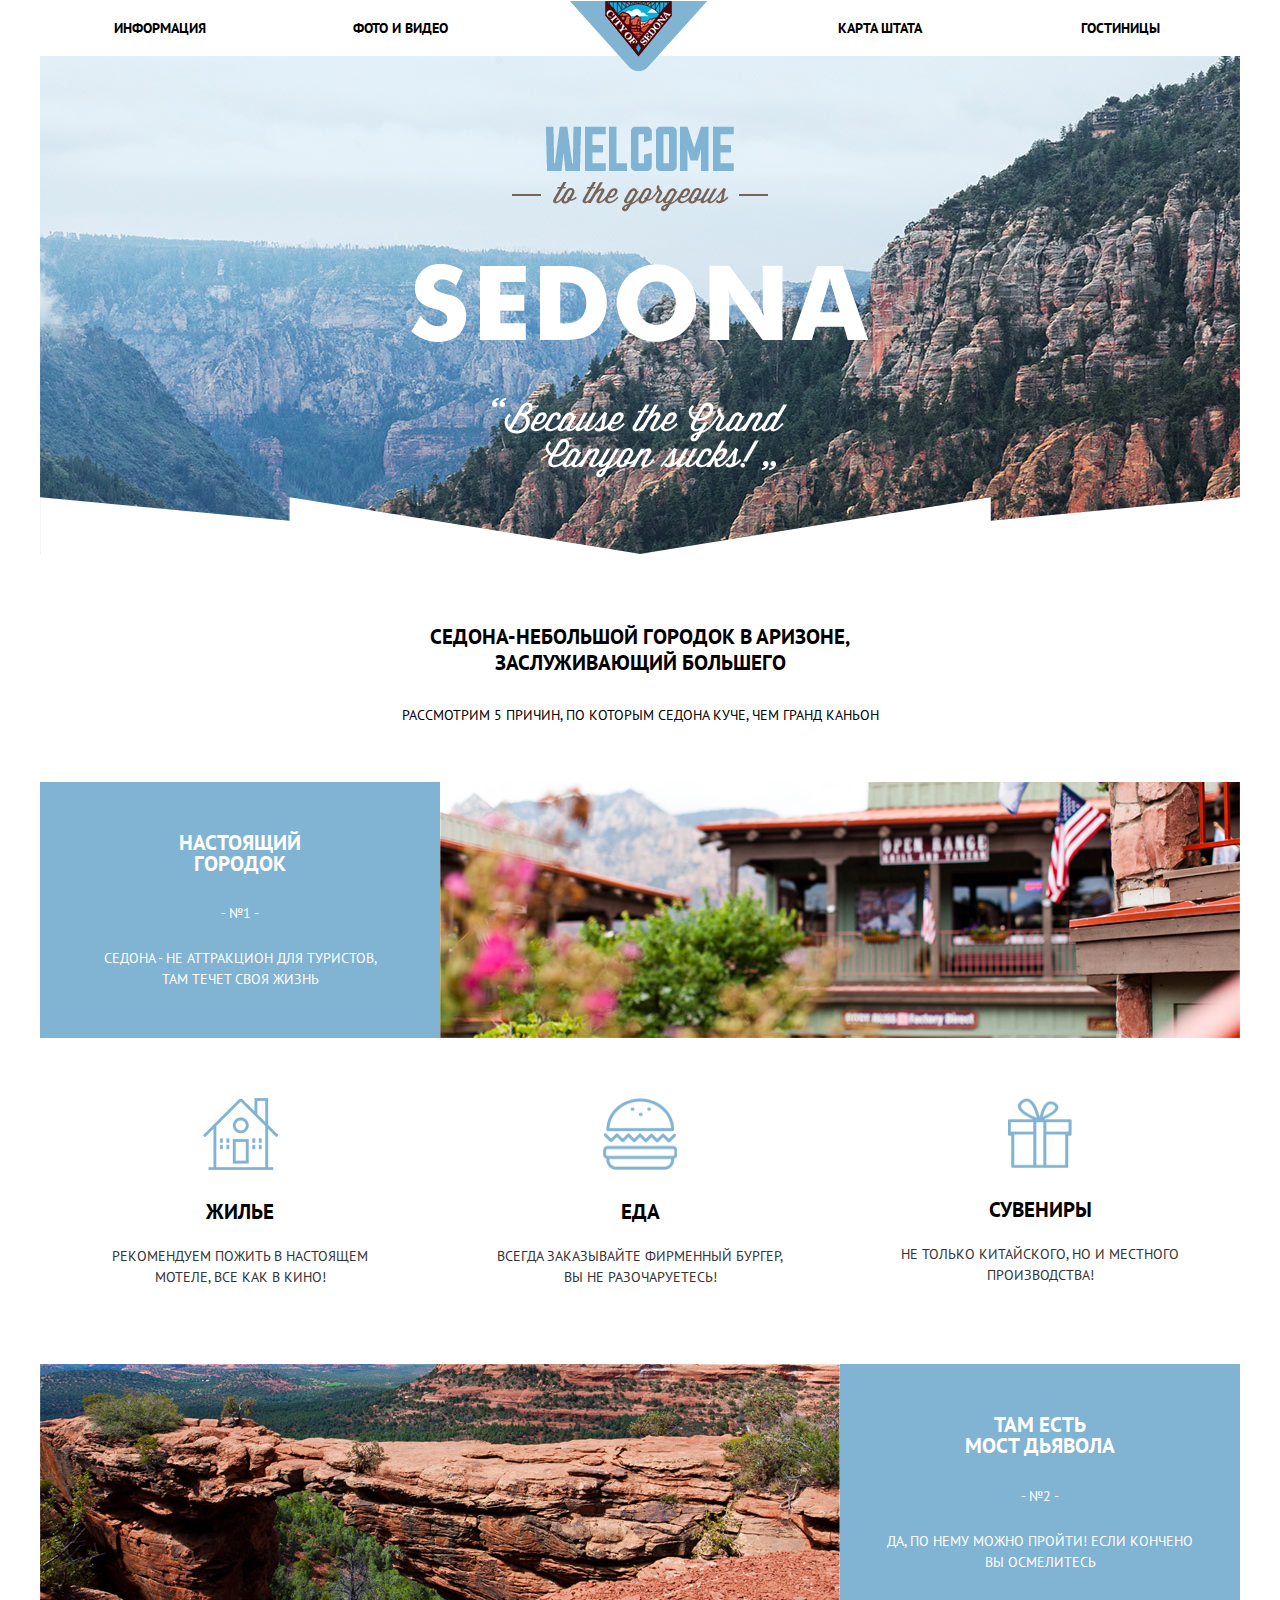
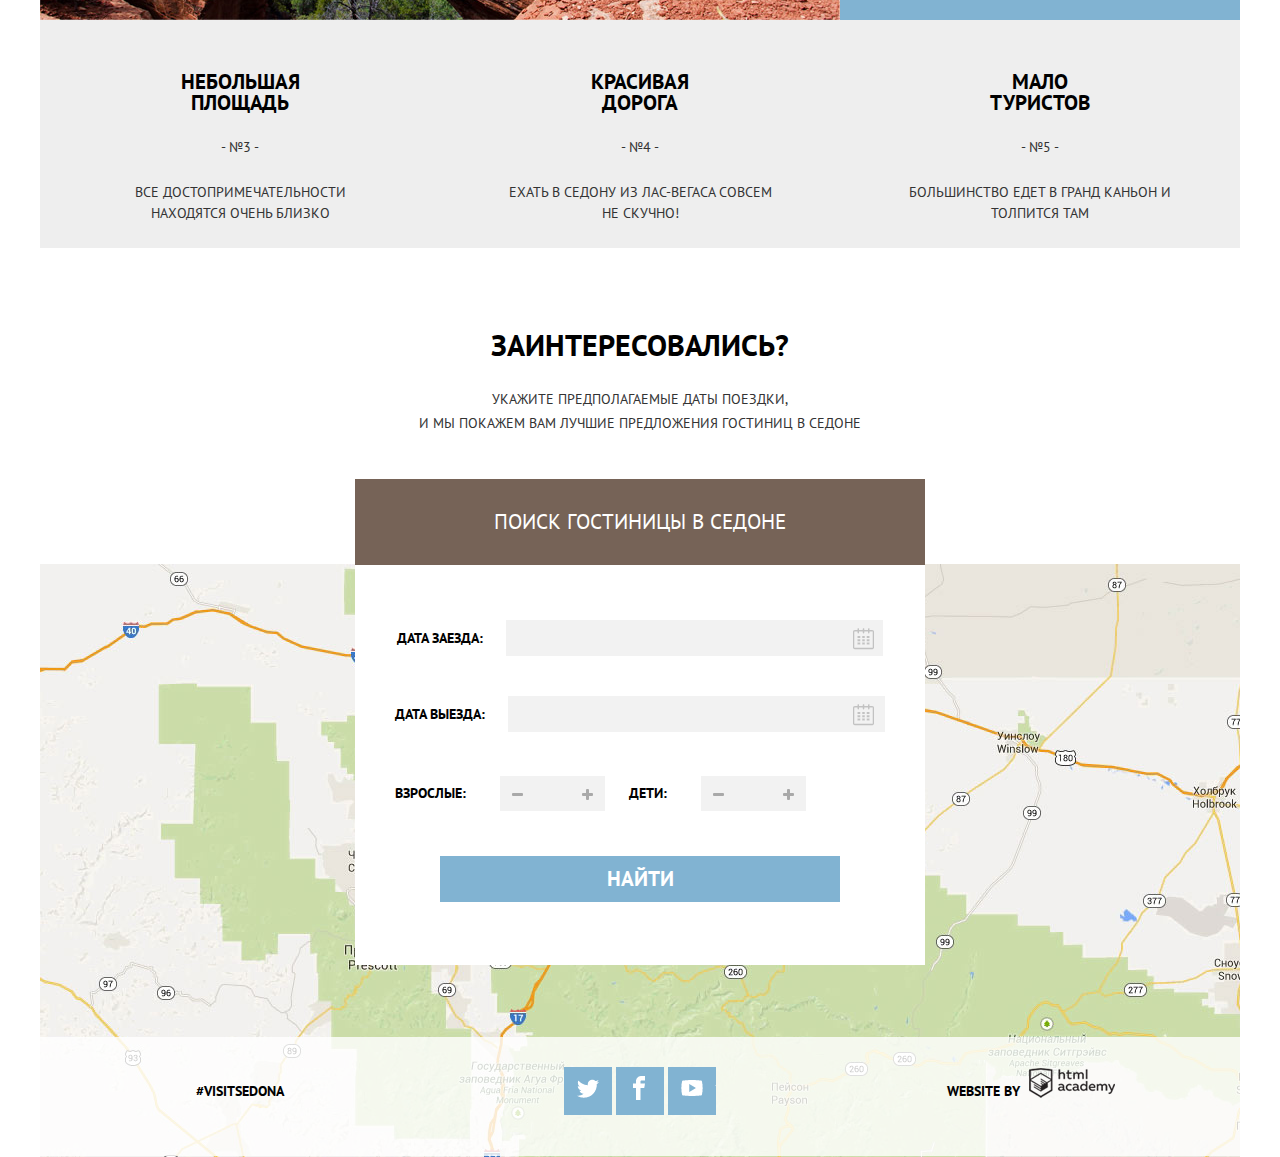
==== index.html @ 553022cd "Подключение js" ====
<!DOCTYPE html>
<html lang="ru">
  <head>
    <meta charset="utf-8">
    <title>Седона</title>
    <link href="css/normalize.css" type="text/css" rel="stylesheet">
    <link href="css/style.css" type="text/css" rel="stylesheet">
    <link href="https://fonts.googleapis.com/css?family=PT+Sans:400,700&amp;subset=cyrillic" rel="stylesheet">
  </head>
  <body>
  	<header class="main-header">
  		<div class="container">
  			<nav class="main-navigation">
  				<ul>
  					<li>
  						<a href="#">Информация</a>
  					</li>
  					<li>
  						<a href="#">Фото и видео</a>
  					</li>
  					<li>
  						<a href="#">Карта штата</a>
  					</li>
  					<li>
  						<a href="hotels.html">Гостиницы</a>
  					</li>
  				</ul>
          <div class="logo">
            <img src="img/logo.png" alt="logo">
          </div>
  			</nav>
  		</div>
  	</header>
  	<main class="container2">
      <div class="img-bg">
        <div class="img-bg-logo">
          <img src="img/text.png" alt="text">
        </div>
      </div>
  		<div class="name">
        <div class="container clearfix">
    			<h1>Седона-небольшой городок в Аризоне,<br>
          заслуживающий большего</h1>
    			<p>Рассмотрим 5 причин, по которым Седона куче, чем Гранд Каньон</p>
        </div>
  		</div>
  		<div class="town">
        <div class="container clearfix">
          <img src="img/image1.jpg" alt="town" width="800" height="256" align="right">
    			<h2>Настоящий <br>
          городок</h2>
    			<p>- №1 -</p>
    			<p>Седона - не аттракцион для туристов,<br>
           там течет своя жизнь</p>
        </div>
  		</div>
      <div class="advantages-main">
    		<ul class="advantages clearfix container">
    			<li class="advantages-item">
    				<img src="img/house.png" alt="house" width="75" height="72" align="middle">
    				<h3>Жилье</h3>
    				<p>Рекомендуем пожить в настоящем <br>
             мотеле, все как в кино!</p>
    			</li>
    			<li class="advantages-item">
    				<img src="img/food.png" alt="food" width="74" height="72" align="middle">
    				<h3>Еда</h3>
    				<p>Всегда заказывайте фирменный бургер,<br>
             вы не разочаруетесь!</p>
    			</li>
    			<li class="advantages-item">
    				<img src="img/souvenir.png" alt="souvenirs" width="64" height="70" align="middle">
    				<h3>Сувениры</h3>
    				<p>Не только китайского, но и местного <br>
             производства!</p>
    			</li>
    		</ul>
      </div>
  		<div class="bridge">
        <div class="container clearfix">
    			<img src="img/image2.jpg" alt="bridge" width="800" height="256" align="left">
  	  		<h2>Там есть <br> мост дьявола</h2>
  	  		<p>- №2 -</p>
  	  		<p>Да, по нему можно пройти! Если кончено <br>
           вы осмелитесь</p>
        </div>
  		</div>
      <div class="advantages2-main">
        <ul class="advantages2 clearfix container">
      		<li class="advantages2-item">
    	  		<h3>Небольшая <br> площадь</h3>
    	  		<p>- №3 -</p>
    	  		<p>Все достопримечательности<br>
            находятся очень близко</p>
    	  	</li>
      		<li class="advantages2-item">
    	  		<h3>Красивая <br> 
            дорога</h3>
    	  		<p>- №4 -</p>
    	  		<p>Ехать в Седону из Лас-Вегаса совсем<br>
             не скучно!</p>
    	  	</li>
      		<li class="advantages2-item">
    	  		<h3>Мало <br>
            туристов</h3>
    	  		<p>- №5 -</p>
    	  		<p>Большинство едет в Гранд Каньон и<br>
            толпится там</p>
    	  	</li>
        </ul>
      </div>
  		<div class="date clearfix">
  			<h2>Заинтересовались?</h2>
  			<p>Укажите предполагаемые даты поездки,<br>
         и мы покажем вам лучшие предложения гостиниц в Седоне</p>

  			<div class="choose-hotel">
  				<a href="#" class="choose-hotel-title">Поиск гостиницы в Седоне</a>
  				<div class="choose-hotel-popup">
    				<form class="choose-form" action="" method="post">
      					<fieldset class="form-row">
       						<label for="date-in">Дата заезда:</label>
       						<input type="text">
        					<span class="icon-calendar"></span>
      					</fieldset>

      					<fieldset class="form-row">
        					<label for="date-out">Дата выезда:</label>
        					<input type="text">
        					<span class="icon-calendar"></span>
      					</fieldset>

      					<fieldset class="counters form-row">
        					<fieldset class="counter">
         			 			<label for="counter-adult">Взрослые:</label>
          						<button type="button" class="button-min"></button>
          						<input type="text">
          						<button type="button" class="button-max"></button>
        					</fieldset>
        					<fieldset class="counter">
          						<label for="counter-children">Дети:</label>
          						<button type="button" class="button-min"></button>
          						<input type="text">
          						<button type="button" class="button-max"></button>
        					</fieldset>
      					</fieldset>
      					
      					<button class="found" type="submit">Найти</button>
    				</form>
  				</div>
			</div>
  		</div>
      <div class="map">
        <p></p>
      </div>	
  	</main>
  	<footer class="main-footer container clearfix">
        <section class="hashtag">
  			   <p>#visitsedona</p>
        </section>
  			<section class="footer-social">
  				    <a class="social-btn social-btn-tw" href="#" target="_blank">Twitter</a>
          		<a class="social-btn social-btn-fb" href="#" target="_blank">Facebook</a>
          		<a class="social-btn social-btn-yt" href="#" target="_blank">Youtube</a>
  			</section>
  			<section class="footer-copyright">
  				<span>Website by</span>
  				<a class="btn" href="https://htmlacademy.ru" target="_blank"> 
          </a>
  			</section>
  	</footer>

    <script>
      var link = document.querySelector(".choose-hotel-title");
      var popup = document.querySelector(".choose-hotel-popup");

      link.addEventListener("click", function(event) {
        event.preventDefault();
        popup.classlist.add("choose-hotel-popup-show");
      })
      close.addEventListener("click", function(event){
              event.preventDefault();
              popup.classlist.remove("choose-hotel-popup-show");
      })      
    </script>

  </body>
</html>
---- css/style.css ----
body{
	font-family: "PT Sans", "Arial", sans-serif;
	font-size: 14px;
	line-height: 21px;
	background: #ffffff;
	text-transform: uppercase;
	text-align: center;
}
h1{
	font-weight: bold;
	font-size: 21px;
	padding-bottom: 12px;
	line-height: 26px;
}

.name p{
	line-height: 26px;
}

h2{
	font-size: 21px;
	font-weight: bold;
	padding-bottom: 12px;
	padding-top: 50px;
	line-height: 21px;
}

h3{
	font-size: 21px;
	font-weight: bold;
	padding-bottom: 3px;
	padding-top: 10px;
	line-height: 21px;
}

ul{
	font-size: 0;
	margin: 0;
	padding: 0;
}

p{
	font-size: 14px;
	padding-bottom: 10px;
	line-height: 21px;
}

a{
	line-height: 26px;
}

.container {
	margin: auto;
	padding: 0;
	width: 1200px;
	position: relative;
}

.clearfix:after {
  content: '';
  clear: both;
  display: table;
}

.main-navigation li{
	display: inline-block;
	vertical-align: top;
	width: 20%;
	font-size: 14px;
	font-weight: bold; 
}

.main-navigation a{
    display: block;
    padding: 15px;
    text-decoration: none;
    color: #000000;
}

.main-navigation a:hover {
	color: #81b3d2;
}

.main-navigation a:hover:disabled {
	opacity: 0.3;
}

.main-navigation a:active{
	color: #766357;
}

.main-navigation a:active:hover {
	color: #604e43;
}

.main-navigation a:active:disabled {
	opacity: 0.3;
}

header ul li:nth-child(2) {
  margin-right: 20%;
}

.logo {
  width: 138px;
  height: 70px;
  position: absolute;
  bottom: 0;
  left: 50%;
  margin-left: -70px;
  z-index: 2;
  top: 1px;
}

element.style{
	list-style: none;
	margin: 0;
	padding: 0;
}

.img-bg {
 	background-image: url(../img/front.jpg);
	background-repeat: no-repeat;
	background-position: center top;
	position: relative;
	margin-bottom: 70px;
	z-index: 1;
}

.img-bg:after{
  content: '';
  position: absolute;
  bottom: 0;
  left: 0;
  width: 100%;
  height: 57px;
  background-image: url(../img/front.png);
  background-repeat: no-repeat;
  background-position: center;
}

.img-bg-logo {
  text-align: center;
  padding: 70px 0;
}

.name{
	display: inline;
	vertical-align: top;
	width: 575px;
	margin-left: auto;
	margin-right: auto;
	line-height: 26px;
}

.town{
	margin-top: 30px;
	background: #81b3d2;
	color: #ffffff;
	width: 1200px;
	margin-left: auto;
	margin-right: auto;
	margin-bottom: 20px;
}

.advantages-item {
	float: left;
	width: 400px;
	padding-top: 40px;
	margin-bottom: 35px;
}

.advantages-item p{
	color: #333333;
}

.bridge{
	width: 1200px;
	margin-left: auto;
	margin-right: auto;
	background: #81b3d2;
	color: #ffffff;
}

.advantages2-item{
	padding-top: 20px;
	float: left;
	width: 400px;
	background-color: #eeeeee;
	line-height: 10px;
}

.advantages2-item p{
	color: #333333;
}

.filters{
	background-image: url(../img/image3.jpg);
	background-repeat: no-repeat;
	background-position: center top;
	position: relative;
	min-height: 218px;
	margin-left: auto;
	margin-right: auto;
}

.infrastructure{
	float: left;
	width: 228px;
	color: #ffffff;
	text-align: left;
	padding-left: 70px;
}
.type-house{
	float: left;
	width: 163px;
	color: #ffffff;
	margin-right: 124px;
	text-align: left;
}

input[type="checkbox"] {
	display: none;
}

input[type="checkbox"] + label span{
	display: inline-block;
	vertical-align: top;
	width: 23px;
	height: 23px;
	margin: -2px 16px 22px 0;
	background-image: url(../img/sprite.png);
	background-repeat: no-repeat;
	background-position: -338px -5px;
	cursor: pointer;
}

input[type="checkbox"]:hover + label span{
	background-position: -338px -5px;
}

input[type="checkbox"]:hover:disabled + label span{
	background-position: -338px -5px;
	opacity: 0.5;
}

input[type="checkbox"]:checked + label span{
	background-position: -376px -6px;
}

input[type="checkbox"]:checked:disabled + label span{
	background-position: -376px -6px;
	opacity: 0.3;
}

.filter-range {
	margin-left: 200px;
	margin-right: 72px;
	margin-top: 25px;
	float: left;
	width: 328px;
	color: #ffffff;
	text-transform: uppercase;
}

.filter-range-title {
	margin-bottom: 9px;
	font-weight: 600;
	font-size: 16px;
	line-height: 21px;
}

.price-controls {
	position: relative;
	height: 36px;
	margin-bottom: 20px;
	font-size: 0;
	border: 2px solid #ffffff;
	border-radius: 2px;
}

.price-controls::after {
	content: "";
	position: absolute;
	top: 50%;
	left: 50%;
	width: 2px;
	height: 22px;
	background: #ffffff;
	transform: translate(-50%, -50%);
}

.price-controls label {
	display: inline-block;
	font-size: 14px;
	line-height: 21px;
	vertical-align: top;
	cursor: pointer;
}

.price-controls .min-price,
.price-controls .max-price {
	width: 112px;
	padding-left: 35px;
}

.price-controls input {
	width: 50px;
	margin: 0;
	color: inherit;
	height: 36px;
	font: inherit;
	background: none;
	border: none;
}

.range-control{
	position: relative;
	margin-bottom: 32px;
}

.range-controls .scale{
	height: 2px;
	background: rgba(255, 255, 255, 0.3);
}

.range-controls .bar {
	width: 80%;
	height: 2px;
	background: #ffffff;
}

.range-toggle {
	position: absolute;
	top: 105px;
	left: 780px;
	width: 4px;
	height: 4px;
	background: #ababab;
	border: 8px solid #ffffff;
    border-radius: 50%;
    box-shadow: 0 2px 1px 0 rgba(0, 1, 1, 0.2);
    cursor: pointer;
}

.range-toggle:hover {
	background: #1c4f80;
}

.range-toggle-max {
	left: 1040px;
}

.sorting li{
	display: inline-block;
	vertical-align: top;
	width: 20%;
	font-size: 12px;
	line-height: 18px;
}

.sorting a{
    display: block;
    padding: 15px;
    text-decoration: none;
    color: #000000;
}

.btn-transparent {
	display: block;
	margin: 30px auto;
	padding: 6px 35px;
	font-size: 16px;
	line-height: 21px;
	color: #ffffff;
	text-transform: uppercase;
	background: transparent;
	border: 2px solid #ffffff;
	border-radius: 2px;
	cursor: pointer;
	font-weight: bold;
}

.btn-transparent:hover {
	color: #000000;
	background: #ffffff;
}

.sorter{
	box-sizing: border-box;
	border-bottom: 1px solid #e5e5e5;
	margin-bottom: 10px;
	padding: 32px 72px;
	text-align: left;
	padding-bottom: 15px;
}

.sorter-left{
	display: inline-block;
	float:left;
	padding-bottom: 15px;
}

.find{
	padding-right: 45px;
	font-size: 21px;
	line-height: 26px;
	font-weight: bold;
}

.sort{
	padding-right: 37px;
	font-size: 12px;
	line-height: 18px;
}

.sorter-left a{
	color: #b2b2b2;
	margin-right: 30px;
	text-decoration: none;
	line-height: 18px;
	font-size: 12px;
	border-bottom: 1px dashed #81b3d2;
}

.sorter-left a:active{
	color: #81b3d2;
}

.sorter-left a:hover{
	color: #81b3d2;
	border-bottom: 1px dashed #81b3d2;
}

.sorter-left a:disabled{
	color: #000000;
}

.sorter-right {
	display: inline-block;
	float: right;
	text-align: right;
}

.sorter-right a{
	color: #b2b2b2;
	margin-left: 10px;
	text-decoration: none;
	line-height: 18px;
	font-size: 12px;
}

.icon-up::before{
	content: "\25b2";
}

.icon-down::before{
	content: "\25bc"
}

.sorter-right a::hover {
	color: #00000;
}

.sorter-right a::active {
	color: #81b3d2;
}

.hotels{
	box-sizing: border-box;
	border-bottom: 1px solid #e5e5e5;
	padding: 32px 72px;
	margin-bottom: 10px;
	padding-left: 72px;
}

.hotel{
	float: left;
	width: 700px;
	text-align: left;
	padding-left: 25px;
}

.hotel-name{
	display: inline-block;
	width: 786px;
	text-decoration: none;
	font-size: 21px;
	line-height: 26px;
	font-weight: bold;
	padding: 0;
	margin: 0;
	padding-bottom: 5px;
	color: #000000;
	cursor: default;
}

.hotel-name:hover{
	color: #81b3d2;
}

.hotel-name:active{
	color: #000000;
	opacity: 0.3;
}

.type{
	display: inline-block;
	width: 125px;
	cursor: default;
}

.detail{
	margin-top: 5px;
	margin-right: 2px;
	padding: 6px;
	display: inline-block;
	color: #ffffff;
	text-decoration: none;
	font-size: 14px;
	line-height: 21px;
	font-weight: bold;
	background-color: #81b3d2;
	width: 110px;
	text-align: center;
}

.detail:hover{
	background-color: #669ec0;
}

.detail:active{
	background-color: #5496bd;
	color: #88b6d1; 
}

.reserved{
	margin-top: 5px;
	margin-right: 2px;
	padding: 6px;
	display: inline-block;
	color: #ffffff;
	text-decoration: none;
	font-size: 14px;
	line-height: 21px;
	font-weight: bold;
	background-color: #766357;
	width: 140px;
	text-align: center;
}

.reserved:hover{
	background-color: #604e43;
}

.reserved:active{
	background-color: #503e33;
	color: #857871;
}

.hotel-img{
	float: left;
	width: 135px;
	min-height: 90px;

}

.rating{
	display: inline-block;
	float: right;
	width: 120px;
}

.rating span{
	background-color: #f2f2f2;
	font-size: 14px;
	line-height: 21px;
	color: #666666;
	padding: 7px 17px;
}

.stars::before{
	display: inline-block;
	float: right;
	content: "\2605 \2605 \2605 \2605";
	color: #81b3d2;
	font-size: 19px;
	line-height: 21px;
	padding-bottom: 45px;
	width:120px;
	text-align: right;
}
 
.stars2::before{
	display: inline-block;
	float: right;
	content: "\2605 \2605";
	color: #81b3d2;
	font-size: 19px;
	line-height: 21px;
	padding-bottom: 45px;
	width:120px;
	text-align: right;
}

.stars3::before{
	display: inline-block;
	float: right;
	content: "\2605 \2605 \2605";
	color: #81b3d2;
	font-size: 19px;
	line-height: 21px;
	padding-bottom: 45px;
	width:120px;
	text-align: right;
}

.date{
	margin-left: auto;
	margin-right: auto;
	width: 1200px;
	padding-top: 10px;
}

.date h2{
	font-size: 30px;
	line-height: 24px;
	padding-bottom: 5px;
}

.date p{
	color: #333333;
	line-height: 24px;
	padding-bottom: 30px;
}

.choose-hotel {
  position: relative;
  text-align: center;
}

.choose-hotel-title{
	width: 510px;
	background-color: #766357;
}

.choose-hotel a {
  padding: 30px;
  display: inline-block;
  color: #ffffff;
  text-decoration: none;
  font-size: 21px;
  line-height: 26px;
}

.choose-hotel-popup {
  margin-left: auto;
  margin-right: auto;
  width: 570px;
  background-color: #ffffff;
  padding: 40px 0;
  position: absolute;
  left: 50%;
  top: 100%;
  transform: translateX(-50%);
  min-height: 320px;
  /*display: none;*/
}

.choose-hotel-popup-show{
	display: block;
}

.form-row{
	position: relative;
	border: none;
	margin-right: 10px;
	margin-left: 10px;
	font-size: 14px;
  	line-height: 26px;
  	font-family: "PT Sans", "Arial", sans-serif;
  	color: #000000;
  	text-transform: uppercase;
  	font-weight: bold;
  	margin-bottom: 24px;
  	margin-top: 10px;
}

.form-row input[type="text"] {
  font-size: 14px;
  line-height: 26px;
  font-family: "PT Sans", "Arial", sans-serif;
  color: #000000;
  text-transform: uppercase;
  width: 347px;
  padding: 5px 15px;
  margin-left: 19px;
  border: none;
  background-color: #f2f2f2;
  outline: none;
}

.form-row input[type="text"]:hover{
	background-color: #ebebeb;
}

.form-row input[type="text"]:active{
	background-color: #ffffff;
	border: 2px solid #ebebeb;
}

.icon-calendar{
	position: absolute;
	top: 0;
	right: 0;
	z-index: 1;
	display: inline-block;
	vertical-align: top;
	width: 37px;
	height: 38px;

}

.icon-calendar::after{
	content: "";
	width: 37px;
	height: 36px;
	position: absolute;
	top: 5px;
	left: -33px;
	background-color: #f2f2f2;
	background-image: url(../img/sprite.png);
	background-repeat: no-repeat;
	background-position: -545px 3px;
	cursor: pointer;
}

.icon-calendar::after::hover{
	background-image: url(../img/sprite.png);
	background-repeat: no-repeat;
	background-position: -480px 2px;
}

.icon-calendar::after::active{
	background-image: url(../img/sprite.png);
	background-repeat: no-repeat;
	background-position: -516px 1px;
}

.counter input[type="text"]{
	font-size: 14px;
	line-height: 26px;
  font-family: "PT Sans", "Arial", sans-serif;
  color: #000000;
  text-transform: uppercase;
  width: 35px;
  padding: 0;
  margin-left: 0;
  border: none;
  background-color: #f2f2f2;
}

button[type="button"]{
	position: absolute;
	z-index: 1;
	width: 35px;
	height: 35px;
	background: #f2f2f2;
	border: none;
	padding: 0;
	cursor: pointer;
	outline: none;
}

.button-min::after{
	content: "";
	width: 11px;
	height: 3px;
	top: 17px;
	left: 12px;
	position: absolute;
	background-color: #a9a9a9;
  	border-radius: 1px;
}

.button-min::after{
	transform: rotate(0deg);
}

.button-min::after::hover{
	background-color: #000000;
}

.button-min::after::active{
	background-color: #81b3d2;
}

.button-max::after{
	content: "";
	width: 11px;
	height: 3px;
	top: 17px;
	left: 12px;
	position: absolute;
	background-color: #a9a9a9;
  	border-radius: 1px;
}

.button-max::after,
.button-max::before{
	content: "";
	width: 11px;
	height: 3px;
	top: 17px;
	left: 12px;
	position: absolute;
	background-color: #a9a9a9;
  	border-radius: 1px;
}

.button-max::after{
	transform: rotate(0deg);
}

.button-max::before{
	transform: rotate(90deg);
}

.button-max::after::hover,
.button-max::before::hover{
	background-color: #000000;
}

.button-max::after::active,
.button-max::before::active{
	background-color: #81b3d2;
}


.counter{
	position: relative;
	float: left;
	width: 200px;
	border: none;
	margin-left: auto;
	margin-right: auto;
}

.counter label{
	padding-right: 30px;
}

.counter input[type="text"]{
	border: none;
	background-color: #f2f2f2;
	width: 35px;
	height: 35px;
	margin-left: 35px;
}

button[type="submit"] .found{
	width: 400px;
	min-height: 35px;
}

.found {
	border: none;
	display: inline-block;
	margin-right: auto;
	margin-left: auto;
	padding: 10px 33px;
	width: 400px;
	font-weight: bold;
	font-size: 14px;
	line-height: 26px;
	font-family: "PT Sans", "Arial", sans-serif;
	vertical-align: top;
	text-align: center;
	color: #ffffff;
	text-transform: uppercase;
	font-size: 21px;
	background-color: #81b3d2;
	cursor: pointer;
}

.found:hover {
  background-color: #669ec0;
}

.found:active {
	background-color: #5496bd;
	color: rgba(255,255,255, 0.3);
}

.map {
  width: 1200px;
  min-height: 593px;
  background: #ffffff url(../img/map.jpg) no-repeat;
  margin-right: auto;
  margin-left: auto;
  margin-top: -15px;
}

.main-footer{
	width: 1200px;
	padding-top: 30px;
	padding-bottom: 30px;
	margin-top: -120px;
	background-color: rgba(255,255,255, 0.8);
}

.hashtag {
	float: left;
	width: 400px;
	min-height: 52px;
	font-size: 21px;
	font-weight: bold;
	line-height: 26px;
}

.footer-social {
	float: left;
	width: 400px;
	min-height: 52px;
}

.footer-copyright {
	float: right;
	width: 400px;
	min-height: 52px;
	font-weight: bold;
}

.social-btn{
	display: inline-block;
    width: 48px;
    height: 48px;
    margin-right: 0 5px;
    font-size: 0;
    vertical-align: middle;
    background: #81b3d2 url(../img/sprite.png) no-repeat;
}

.social-btn:hover {
	background-color: #669ec0;
}

.social-btn:active {
	background-color: #5496bd;
}

.social-btn-tw{
	background-position: -208px 5px;
}

.social-btn-fb{
	background-position: -173px 5px;
}

.social-btn-yt{
	background-position: 8px 5px;
}

.social-btn-tw:hover{
	background-position: -208px 5px;
}

.social-btn-fb:hover{
	background-position: -173px 5px;
}

.social-btn-yt:hover{
	background-position: 8px 5px;
}

.social-btn-tw:active{
	background-position: -208px 5px;
}

.social-btn-fb:active{
	background-position: -173px 5px;
}

.social-btn-yt:active{
	background-position: 8px 5px;
}

.btn{
	display: inline-block;
    width: 110px;
    height: 51px;
    margin-right: 0 5px;
    font-size: 0;
    vertical-align: middle;
    background: url(../img/sprite.png) no-repeat;
    background-position: -590px 0;
}

.btn:hover {
  background-position: -705px 0;
}

.btn:active{
	background-position: -815px 0;
}
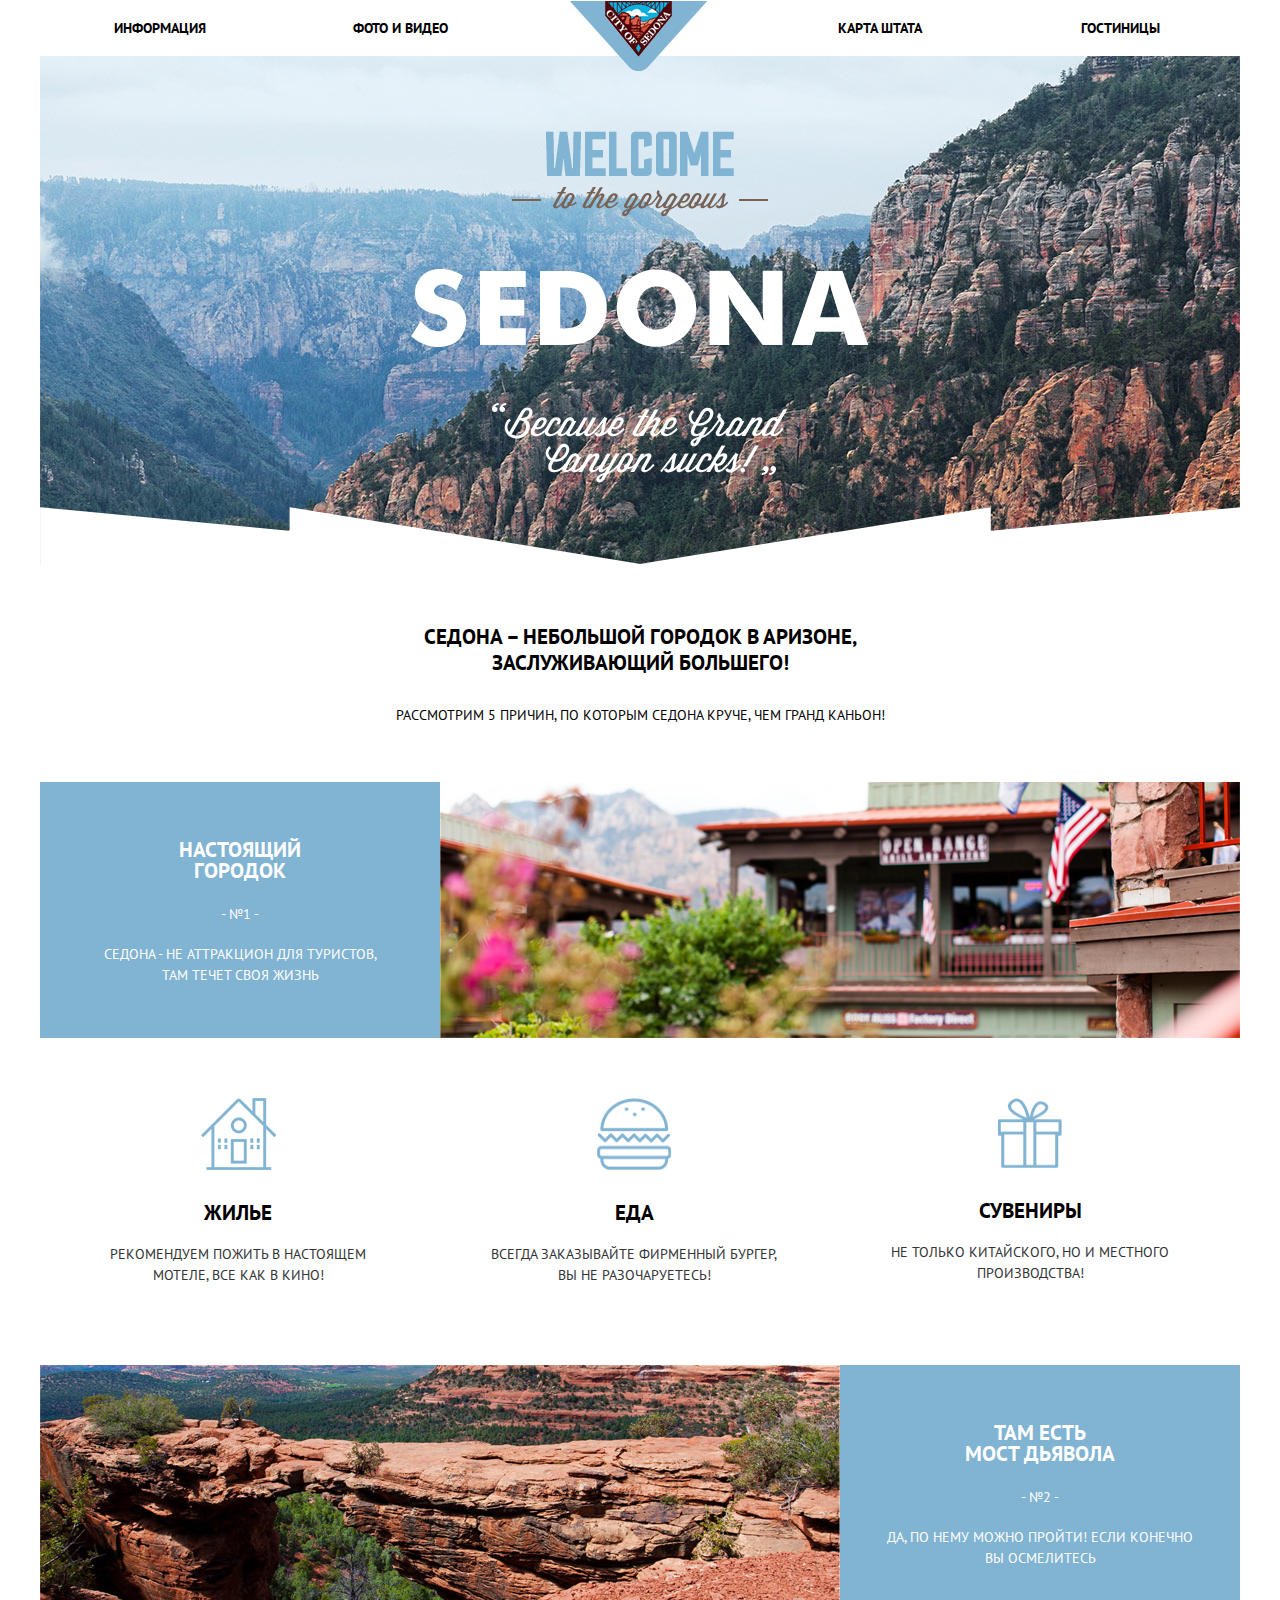
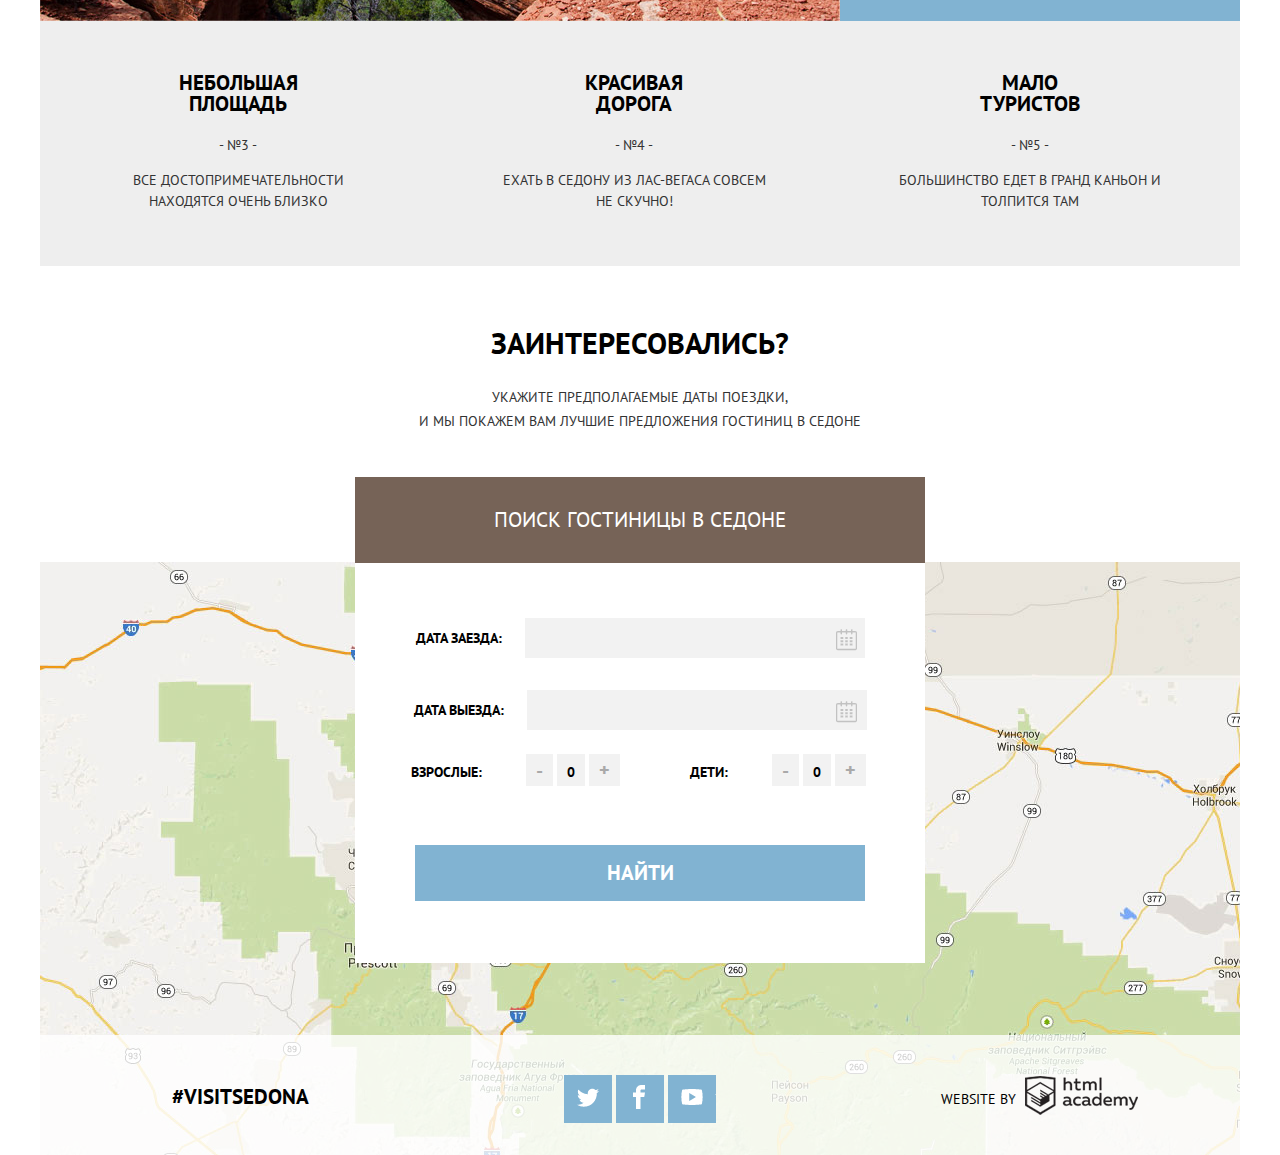
==== commit b3cd3e97: "Редактирование 1 и 2 страницы" ====
--- a/index.html
+++ b/index.html
@@ -26,86 +26,78 @@
   					</li>
   				</ul>
           <div class="logo">
-            <img src="img/logo.png" alt="logo">
+            <a href="#"><img src="img/logo.png" alt="logo" width="138" height="70"></a>
           </div>
   			</nav>
   		</div>
   	</header>
-  	<main class="container2">
+  	<main class="container2 container clearfix">
       <div class="img-bg">
         <div class="img-bg-logo">
-          <img src="img/text.png" alt="text">
+          <img src="img/text.png" alt="text" width="458" height="352">
         </div>
       </div>
-  		<div class="name">
-        <div class="container clearfix">
-    			<h1>Седона-небольшой городок в Аризоне,<br>
-          заслуживающий большего</h1>
-    			<p>Рассмотрим 5 причин, по которым Седона куче, чем Гранд Каньон</p>
+  		<div class="name container clearfix">
+    		<h1>Седона – небольшой городок в Аризоне,<br>
+          заслуживающий большего!</h1>
+    		<p>Рассмотрим 5 причин, по которым Седона круче, чем Гранд Каньон!</p>
+  		</div>
+  		<div class="town container clearfix">
+        <div class="img-town">
+          <img src="img/image1.jpg" alt="town" width="800" height="256">
         </div>
-  		</div>
-  		<div class="town">
-        <div class="container clearfix">
-          <img src="img/image1.jpg" alt="town" width="800" height="256" align="right">
-    			<h2>Настоящий <br>
+        <div class="town-text">
+      		<h2>Настоящий <br>
           городок</h2>
-    			<p>- №1 -</p>
-    			<p>Седона - не аттракцион для туристов,<br>
-           там течет своя жизнь</p>
+      		<p>- №1 -</p>
+      		<p>Седона - не аттракцион для туристов, там течет своя жизнь</p>
         </div>
   		</div>
       <div class="advantages-main">
     		<ul class="advantages clearfix container">
     			<li class="advantages-item">
-    				<img src="img/house.png" alt="house" width="75" height="72" align="middle">
+    				<img src="img/house.png" alt="house" width="75" height="72">
     				<h3>Жилье</h3>
-    				<p>Рекомендуем пожить в настоящем <br>
-             мотеле, все как в кино!</p>
+    				<p>Рекомендуем пожить в настоящем мотеле, все как в кино!</p>
     			</li>
     			<li class="advantages-item">
-    				<img src="img/food.png" alt="food" width="74" height="72" align="middle">
+    				<img src="img/food.png" alt="food" width="74" height="72">
     				<h3>Еда</h3>
-    				<p>Всегда заказывайте фирменный бургер,<br>
-             вы не разочаруетесь!</p>
+    				<p>Всегда заказывайте фирменный бургер, вы не разочаруетесь!</p>
     			</li>
     			<li class="advantages-item">
-    				<img src="img/souvenir.png" alt="souvenirs" width="64" height="70" align="middle">
+    				<img src="img/souvenir.png" alt="souvenirs" width="64" height="70">
     				<h3>Сувениры</h3>
-    				<p>Не только китайского, но и местного <br>
-             производства!</p>
+    				<p>Не только китайского, но и местного производства!</p>
     			</li>
     		</ul>
       </div>
-  		<div class="bridge">
-        <div class="container clearfix">
-    			<img src="img/image2.jpg" alt="bridge" width="800" height="256" align="left">
+  		<div class="bridge container clearfix">
+        <div class="bridge-img">
+    			<img src="img/image2.jpg" alt="bridge" width="800" height="256">
+        </div>
+        <div class="bridge-text">
   	  		<h2>Там есть <br> мост дьявола</h2>
   	  		<p>- №2 -</p>
-  	  		<p>Да, по нему можно пройти! Если кончено <br>
-           вы осмелитесь</p>
+  	  		<p>Да, по нему можно пройти! Если конечно вы осмелитесь</p>
         </div>
   		</div>
-      <div class="advantages2-main">
-        <ul class="advantages2 clearfix container">
+      <div class="advantages2-main clearfix container">
+        <ul class="advantages2">
       		<li class="advantages2-item">
     	  		<h3>Небольшая <br> площадь</h3>
     	  		<p>- №3 -</p>
-    	  		<p>Все достопримечательности<br>
-            находятся очень близко</p>
+    	  		<p>Все достопримечательности находятся очень близко</p>
     	  	</li>
       		<li class="advantages2-item">
-    	  		<h3>Красивая <br> 
-            дорога</h3>
+    	  		<h3>Красивая <br> дорога</h3>
     	  		<p>- №4 -</p>
-    	  		<p>Ехать в Седону из Лас-Вегаса совсем<br>
-             не скучно!</p>
+    	  		<p>Ехать в Седону из Лас-Вегаса совсем не скучно!</p>
     	  	</li>
       		<li class="advantages2-item">
-    	  		<h3>Мало <br>
-            туристов</h3>
+    	  		<h3>Мало <br> туристов</h3>
     	  		<p>- №5 -</p>
-    	  		<p>Большинство едет в Гранд Каньон и<br>
-            толпится там</p>
+    	  		<p>Большинство едет в Гранд Каньон и толпится там</p>
     	  	</li>
         </ul>
       </div>
@@ -117,33 +109,33 @@
   			<div class="choose-hotel">
   				<a href="#" class="choose-hotel-title">Поиск гостиницы в Седоне</a>
   				<div class="choose-hotel-popup">
-    				<form class="choose-form" action="" method="post">
+    				<form class="choose-form" action="#" method="post">
       					<fieldset class="form-row">
-       						<label for="date-in">Дата заезда:</label>
-       						<input type="text">
+       						<label for="date-hotel">Дата заезда:</label>
+       						<input type="text" id="date-hotel">
         					<span class="icon-calendar"></span>
       					</fieldset>
 
       					<fieldset class="form-row">
-        					<label for="date-out">Дата выезда:</label>
-        					<input type="text">
+        					<label for="date-hotel-out">Дата выезда:</label>
+        					<input type="text" id="date-hotel-out">
         					<span class="icon-calendar"></span>
       					</fieldset>
 
-      					<fieldset class="counters form-row">
-        					<fieldset class="counter">
-         			 			<label for="counter-adult">Взрослые:</label>
-          						<button type="button" class="button-min"></button>
-          						<input type="text">
-          						<button type="button" class="button-max"></button>
-        					</fieldset>
-        					<fieldset class="counter">
-          						<label for="counter-children">Дети:</label>
-          						<button type="button" class="button-min"></button>
-          						<input type="text">
-          						<button type="button" class="button-max"></button>
-        					</fieldset>
-      					</fieldset>
+      					<div class="counters">
+        					<div class="counter-left">
+         			 			<label>Взрослые:</label>
+          					<span class="button-min">-</span>
+          					<span class="counter-adult">0</span>
+          					<span class="button-max">+</span>
+        					</div>
+                  <div class="counter-right">
+                    <label>Дети:</label>
+                    <span class="button-min">-</span>
+                    <span class="counter-adult">0</span>
+                    <span class="button-max">+</span>
+                  </div>
+      					</div>
       					
       					<button class="found" type="submit">Найти</button>
     				</form>
@@ -170,19 +162,20 @@
   			</section>
   	</footer>
 
-    <script>
+    <!--<script>
       var link = document.querySelector(".choose-hotel-title");
       var popup = document.querySelector(".choose-hotel-popup");
+      var close = document.querySelector(".choose-hotel-title");
 
       link.addEventListener("click", function(event) {
         event.preventDefault();
         popup.classlist.add("choose-hotel-popup-show");
+        choose.focus();
       })
       close.addEventListener("click", function(event){
-              event.preventDefault();
-              popup.classlist.remove("choose-hotel-popup-show");
+        event.preventDefault();
+        popup.classlist.remove("choose-hotel-popup-show");
       })      
-    </script>
-
+    </script>-->
   </body>
 </html>
--- a/css/style.css
+++ b/css/style.css
@@ -6,6 +6,7 @@
 	text-transform: uppercase;
 	text-align: center;
 }
+
 h1{
 	font-weight: bold;
 	font-size: 21px;
@@ -13,24 +14,17 @@
 	line-height: 26px;
 }
 
-.name p{
-	line-height: 26px;
-}
-
 h2{
 	font-size: 21px;
 	font-weight: bold;
-	padding-bottom: 12px;
-	padding-top: 50px;
+	padding-bottom: 5px;
 	line-height: 21px;
+	padding-top: 40px;
 }
 
 h3{
 	font-size: 21px;
 	font-weight: bold;
-	padding-bottom: 3px;
-	padding-top: 10px;
-	line-height: 21px;
 }
 
 ul{
@@ -41,7 +35,6 @@
 
 p{
 	font-size: 14px;
-	padding-bottom: 10px;
 	line-height: 21px;
 }
 
@@ -49,17 +42,17 @@
 	line-height: 26px;
 }
 
-.container {
+.container{
 	margin: auto;
 	padding: 0;
 	width: 1200px;
 	position: relative;
 }
 
-.clearfix:after {
-  content: '';
-  clear: both;
-  display: table;
+.clearfix:after{
+	content: '';
+	clear: both;
+	display: table;
 }
 
 .main-navigation li{
@@ -77,11 +70,11 @@
     color: #000000;
 }
 
-.main-navigation a:hover {
+.main-navigation a:hover{
 	color: #81b3d2;
 }
 
-.main-navigation a:hover:disabled {
+.main-navigation a:hover:disabled{
 	opacity: 0.3;
 }
 
@@ -89,27 +82,29 @@
 	color: #766357;
 }
 
-.main-navigation a:active:hover {
+.main-navigation a:active:hover{
 	color: #604e43;
 }
 
-.main-navigation a:active:disabled {
+.main-navigation a:active:disabled{
 	opacity: 0.3;
 }
 
-header ul li:nth-child(2) {
-  margin-right: 20%;
-}
-
-.logo {
-  width: 138px;
-  height: 70px;
-  position: absolute;
-  bottom: 0;
-  left: 50%;
-  margin-left: -70px;
-  z-index: 2;
-  top: 1px;
+header ul li:nth-child(2){
+	margin-right: 20%;
+}
+
+.logo{
+	position: absolute;
+	bottom: 0;
+	left: 50%;
+	margin-left: -70px;
+	z-index: 2;
+	top: 1px;
+}
+
+.logo a{
+	padding: 0;
 }
 
 element.style{
@@ -118,80 +113,112 @@
 	padding: 0;
 }
 
-.img-bg {
+.img-bg{
  	background-image: url(../img/front.jpg);
 	background-repeat: no-repeat;
-	background-position: center top;
+	background-position: bottom center;
 	position: relative;
-	margin-bottom: 70px;
+	margin-bottom: 60px;
 	z-index: 1;
 }
 
 .img-bg:after{
-  content: '';
-  position: absolute;
-  bottom: 0;
-  left: 0;
-  width: 100%;
-  height: 57px;
-  background-image: url(../img/front.png);
-  background-repeat: no-repeat;
-  background-position: center;
-}
-
-.img-bg-logo {
-  text-align: center;
-  padding: 70px 0;
+	content: '';
+	position: absolute;
+	bottom: 0;
+	left: 0;
+	width: 100%;
+	height: 57px;
+	background-image: url(../img/front.png);
+	background-repeat: no-repeat;
+	background-position: center;
+}
+
+.img-bg-logo{
+	text-align: center;
+	padding: 75px 0;
 }
 
 .name{
 	display: inline;
-	vertical-align: top;
-	width: 575px;
-	margin-left: auto;
-	margin-right: auto;
 	line-height: 26px;
 }
 
+.name p{
+	line-height: 26px;
+}
+
+.img-town{
+	float: right;
+	width: 800px; 
+	height: 256px;
+}
 .town{
-	margin-top: 30px;
+	margin-top: 40px;
 	background: #81b3d2;
-	color: #ffffff;
-	width: 1200px;
-	margin-left: auto;
-	margin-right: auto;
 	margin-bottom: 20px;
 }
 
-.advantages-item {
-	float: left;
-	width: 400px;
+.town-text{
+	float: left;
+  	width: 286px;
+  	color: #ffffff;
+  	padding-left: 57px;
+}
+
+.town-text p{
+	padding-bottom: 5px;
+}
+
+.advantages-item{
+	float: left;
+	width: 33%;
 	padding-top: 40px;
-	margin-bottom: 35px;
+	margin-bottom: 65px;
 }
 
 .advantages-item p{
 	color: #333333;
+	padding-left: 55px;
+	padding-right: 55px;
+}
+
+.bridge-img{
+	float: left;
+	width: 800px; 
+	height: 256px;
 }
 
 .bridge{
-	width: 1200px;
-	margin-left: auto;
-	margin-right: auto;
 	background: #81b3d2;
-	color: #ffffff;
+}
+
+.bridge-text{
+	float: right;
+	width: 320px;
+  	color: #ffffff;
+  	padding-right: 40px;
+}
+
+.bridge-text p{
+	padding-bottom: 5px;
+}
+
+.advantages2-main{
+	background-color: #eeeeee;
 }
 
 .advantages2-item{
-	padding-top: 20px;
-	float: left;
-	width: 400px;
-	background-color: #eeeeee;
-	line-height: 10px;
+	padding-top: 30px;
+	float: left;
+	width: 33%;
+	padding-bottom: 40px;
 }
 
 .advantages2-item p{
 	color: #333333;
+	padding-right: 60px;
+	padding-left: 60px;
 }
 
 .filters{
@@ -206,20 +233,28 @@
 
 .infrastructure{
 	float: left;
-	width: 228px;
+	width: 255px;
 	color: #ffffff;
 	text-align: left;
 	padding-left: 70px;
 }
+
+.filters h3{
+	padding-top: 10px;
+	font-size: 16px;
+	line-height: 21px;
+	margin-bottom: 25px;
+}
+
 .type-house{
 	float: left;
 	width: 163px;
 	color: #ffffff;
-	margin-right: 124px;
+	margin-right: 120px;
 	text-align: left;
 }
 
-input[type="checkbox"] {
+input[type="checkbox"]{
 	display: none;
 }
 
@@ -253,24 +288,26 @@
 	opacity: 0.3;
 }
 
-.filter-range {
-	margin-left: 200px;
+.filter-range{
+	margin-left: 190px;
 	margin-right: 72px;
 	margin-top: 25px;
 	float: left;
-	width: 328px;
+	width: 330px;
 	color: #ffffff;
 	text-transform: uppercase;
 }
 
-.filter-range-title {
+.filter-range-title{
 	margin-bottom: 9px;
 	font-weight: 600;
 	font-size: 16px;
 	line-height: 21px;
-}
-
-.price-controls {
+	text-align: left;
+}
+
+.price-controls{
+	margin-left: 10px;
 	position: relative;
 	height: 36px;
 	margin-bottom: 20px;
@@ -279,7 +316,7 @@
 	border-radius: 2px;
 }
 
-.price-controls::after {
+.price-controls:after{
 	content: "";
 	position: absolute;
 	top: 50%;
@@ -290,7 +327,7 @@
 	transform: translate(-50%, -50%);
 }
 
-.price-controls label {
+.price-controls label{
 	display: inline-block;
 	font-size: 14px;
 	line-height: 21px;
@@ -299,12 +336,12 @@
 }
 
 .price-controls .min-price,
-.price-controls .max-price {
+.price-controls .max-price{
 	width: 112px;
 	padding-left: 35px;
 }
 
-.price-controls input {
+.price-controls input{
 	width: 50px;
 	margin: 0;
 	color: inherit;
@@ -314,23 +351,20 @@
 	border: none;
 }
 
-.range-control{
-	position: relative;
-	margin-bottom: 32px;
-}
-
 .range-controls .scale{
+	margin-left: 15px;
 	height: 2px;
 	background: rgba(255, 255, 255, 0.3);
 }
 
-.range-controls .bar {
+.range-controls .bar{
 	width: 80%;
 	height: 2px;
 	background: #ffffff;
 }
 
-.range-toggle {
+.range-toggle{
+	margin-left: 30px;
 	position: absolute;
 	top: 105px;
 	left: 780px;
@@ -343,12 +377,12 @@
     cursor: pointer;
 }
 
-.range-toggle:hover {
+.range-toggle:hover{
 	background: #1c4f80;
 }
 
-.range-toggle-max {
-	left: 1040px;
+.range-toggle-max{
+	left: 1030px;
 }
 
 .sorting li{
@@ -366,11 +400,11 @@
     color: #000000;
 }
 
-.btn-transparent {
+.btn-transparent{
 	display: block;
 	margin: 30px auto;
-	padding: 6px 35px;
-	font-size: 16px;
+	padding: 6px 30px;
+	font-size: 14px;
 	line-height: 21px;
 	color: #ffffff;
 	text-transform: uppercase;
@@ -378,10 +412,9 @@
 	border: 2px solid #ffffff;
 	border-radius: 2px;
 	cursor: pointer;
-	font-weight: bold;
-}
-
-.btn-transparent:hover {
+}
+
+.btn-transparent:hover{
 	color: #000000;
 	background: #ffffff;
 }
@@ -389,10 +422,9 @@
 .sorter{
 	box-sizing: border-box;
 	border-bottom: 1px solid #e5e5e5;
-	margin-bottom: 10px;
 	padding: 32px 72px;
 	text-align: left;
-	padding-bottom: 15px;
+	padding-bottom: 10px;
 }
 
 .sorter-left{
@@ -436,49 +468,67 @@
 	color: #000000;
 }
 
-.sorter-right {
+.sorter-right{
 	display: inline-block;
 	float: right;
 	text-align: right;
 }
 
 .sorter-right a{
-	color: #b2b2b2;
-	margin-left: 10px;
 	text-decoration: none;
 	line-height: 18px;
-	font-size: 12px;
-}
-
-.icon-up::before{
-	content: "\25b2";
-}
-
-.icon-down::before{
-	content: "\25bc"
-}
-
-.sorter-right a::hover {
-	color: #00000;
-}
-
-.sorter-right a::active {
-	color: #81b3d2;
+	font-size: 0;
+}
+
+.icon-up{
+	width: 0;
+	height: 0;
+	border-left: 6px solid transparent;
+	border-right: 6px solid transparent;
+	border-bottom: 10px solid #cccccc;
+}
+
+.icon-down{
+	width: 0;
+	height: 0;
+	border-left: 6px solid transparent;
+	border-right: 6px solid transparent;
+	border-top: 10px solid #cccccc;
+}
+
+.icon-up:hover{
+	border-bottom: 10px solid #000000;
+}
+
+.icon-down:hover{
+	border-top: 10px solid #000000;
+}
+
+.icon-up:active{
+	border-bottom: 10px solid #81b3d2;
+}
+
+.icon-down:active{
+	border-top: 10px solid #81b3d2;
 }
 
 .hotels{
 	box-sizing: border-box;
 	border-bottom: 1px solid #e5e5e5;
-	padding: 32px 72px;
-	margin-bottom: 10px;
+	padding-top: 30px;
+	padding-bottom: 25px;
 	padding-left: 72px;
+}
+
+.hotels:last-child{
+	margin-bottom: 25px;
 }
 
 .hotel{
 	float: left;
 	width: 700px;
 	text-align: left;
-	padding-left: 25px;
+	padding-left: 30px;
 }
 
 .hotel-name{
@@ -506,14 +556,14 @@
 
 .type{
 	display: inline-block;
-	width: 125px;
+	width: 115px;
 	cursor: default;
 }
 
 .detail{
-	margin-top: 5px;
+	margin-top: 12px;
 	margin-right: 2px;
-	padding: 6px;
+	padding: 3px 1px;
 	display: inline-block;
 	color: #ffffff;
 	text-decoration: none;
@@ -535,9 +585,9 @@
 }
 
 .reserved{
-	margin-top: 5px;
+	margin-top: 12px;
 	margin-right: 2px;
-	padding: 6px;
+	padding: 3px 1px;
 	display: inline-block;
 	color: #ffffff;
 	text-decoration: none;
@@ -569,6 +619,7 @@
 	display: inline-block;
 	float: right;
 	width: 120px;
+	margin-right: 72px;
 }
 
 .rating span{
@@ -576,50 +627,43 @@
 	font-size: 14px;
 	line-height: 21px;
 	color: #666666;
-	padding: 7px 17px;
-}
-
-.stars::before{
+	padding: 5px 15px;
+}
+
+.stars{
+	font-size: 0;
 	display: inline-block;
 	float: right;
-	content: "\2605 \2605 \2605 \2605";
-	color: #81b3d2;
-	font-size: 19px;
-	line-height: 21px;
-	padding-bottom: 45px;
-	width:120px;
-	text-align: right;
-}
- 
-.stars2::before{
+    width: 120px;
+    background: url(../img/sprite.png) no-repeat;
+    background-position: -395px -50px;
+    padding-bottom: 50px;
+}
+
+.stars2{
+	font-size: 0;
 	display: inline-block;
 	float: right;
-	content: "\2605 \2605";
-	color: #81b3d2;
-	font-size: 19px;
-	line-height: 21px;
-	padding-bottom: 45px;
-	width:120px;
-	text-align: right;
-}
-
-.stars3::before{
+    width: 120px;
+    background: url(../img/sprite.png) no-repeat;
+    background-position: -520px -50px;
+    padding-bottom: 50px;
+}
+
+.stars3{
+	font-size: 0;
 	display: inline-block;
 	float: right;
-	content: "\2605 \2605 \2605";
-	color: #81b3d2;
-	font-size: 19px;
-	line-height: 21px;
-	padding-bottom: 45px;
-	width:120px;
-	text-align: right;
+    width: 120px;
+    background: url(../img/sprite.png) no-repeat;
+    background-position: -715px -50px;
+    padding-bottom: 45px;
 }
 
 .date{
 	margin-left: auto;
 	margin-right: auto;
 	width: 1200px;
-	padding-top: 10px;
 }
 
 .date h2{
@@ -634,9 +678,9 @@
 	padding-bottom: 30px;
 }
 
-.choose-hotel {
-  position: relative;
-  text-align: center;
+.choose-hotel{
+	position: relative;
+	text-align: center;
 }
 
 .choose-hotel-title{
@@ -644,32 +688,32 @@
 	background-color: #766357;
 }
 
-.choose-hotel a {
-  padding: 30px;
-  display: inline-block;
-  color: #ffffff;
-  text-decoration: none;
-  font-size: 21px;
-  line-height: 26px;
-}
-
-.choose-hotel-popup {
-  margin-left: auto;
-  margin-right: auto;
-  width: 570px;
-  background-color: #ffffff;
-  padding: 40px 0;
-  position: absolute;
-  left: 50%;
-  top: 100%;
-  transform: translateX(-50%);
-  min-height: 320px;
-  /*display: none;*/
-}
-
-.choose-hotel-popup-show{
+.choose-hotel a{
+	padding: 30px;
+	display: inline-block;
+	color: #ffffff;
+	text-decoration: none;
+	font-size: 21px;
+	line-height: 26px;
+}
+
+.choose-hotel-popup{
+	margin-left: auto;
+	margin-right: auto;
+	width: 570px;
+	background-color: #ffffff;
+	padding: 40px 0;
+	position: absolute;
+	left: 50%;
+	top: 100%;
+	transform: translateX(-50%);
+	min-height: 320px;
+	/*display: none;*/
+}
+
+/*.choose-hotel-popup-show{
 	display: block;
-}
+}*/
 
 .form-row{
 	position: relative;
@@ -678,198 +722,134 @@
 	margin-left: 10px;
 	font-size: 14px;
   	line-height: 26px;
-  	font-family: "PT Sans", "Arial", sans-serif;
   	color: #000000;
   	text-transform: uppercase;
   	font-weight: bold;
-  	margin-bottom: 24px;
+  	margin-bottom: 27px;
   	margin-top: 10px;
-}
-
-.form-row input[type="text"] {
-  font-size: 14px;
-  line-height: 26px;
-  font-family: "PT Sans", "Arial", sans-serif;
-  color: #000000;
-  text-transform: uppercase;
-  width: 347px;
-  padding: 5px 15px;
-  margin-left: 19px;
-  border: none;
-  background-color: #f2f2f2;
-  outline: none;
-}
-
-.form-row input[type="text"]:hover{
-	background-color: #ebebeb;
-}
-
-.form-row input[type="text"]:active{
-	background-color: #ffffff;
-	border: 2px solid #ebebeb;
-}
-
-.icon-calendar{
+  	padding-bottom: 0;
+}
+
+.form-row input{
+	width: 310px;
+	min-height: 30px;
+	padding: 5px 15px;
+	margin-left: 19px;
+	border: none;
+	background-color: #f2f2f2;
+	outline: none;
+}
+
+.form-row span{
+	display: inline-block;
 	position: absolute;
-	top: 0;
-	right: 0;
-	z-index: 1;
-	display: inline-block;
-	vertical-align: top;
 	width: 37px;
 	height: 38px;
-
-}
-
-.icon-calendar::after{
+	background-color: #f2f2f2;
+	z-index: 1;
+	vertical-align: top;
 	content: "";
-	width: 37px;
-	height: 36px;
-	position: absolute;
-	top: 5px;
-	left: -33px;
-	background-color: #f2f2f2;
+	top: 7px;
+	left: 463px;
 	background-image: url(../img/sprite.png);
 	background-repeat: no-repeat;
 	background-position: -545px 3px;
 	cursor: pointer;
 }
 
-.icon-calendar::after::hover{
+.form-row input:hover{
+	background-color: #ebebeb;
+}
+
+.form-row input:active{
+	background-color: #ffffff;
+	border: 2px solid #ebebeb;
+}
+
+.form-row input:hover + span{
+	background-color: #ebebeb;
 	background-image: url(../img/sprite.png);
 	background-repeat: no-repeat;
-	background-position: -480px 2px;
-}
-
-.icon-calendar::after::active{
+	background-position: -472px 3px;
+}
+
+.form-row input:active + span{
+	background-color: #ffffff;
 	background-image: url(../img/sprite.png);
 	background-repeat: no-repeat;
-	background-position: -516px 1px;
-}
-
-.counter input[type="text"]{
+	background-position: -510px 5px;
+}
+
+.counters{
+	content: "";
+	clear: both;
+	display: table;
+	position: relative;
+	border: none;
+  	color: #000000;
+  	font-weight: bold;
+	width: 570px;
+	margin-bottom: 60px;
+}
+
+.counters label{
+	padding-right: 40px;
+}
+
+.counter-left{
+	float: left;
+	width: 320px;
+	border: none;
+}
+
+.counter-right{
+	border: none;
+	margin-right: 45px;
+}
+
+.counter-adult{
+	color: #000000;
 	font-size: 14px;
 	line-height: 26px;
-  font-family: "PT Sans", "Arial", sans-serif;
-  color: #000000;
-  text-transform: uppercase;
-  width: 35px;
-  padding: 0;
-  margin-left: 0;
-  border: none;
-  background-color: #f2f2f2;
-}
-
-button[type="button"]{
-	position: absolute;
-	z-index: 1;
-	width: 35px;
-	height: 35px;
-	background: #f2f2f2;
-	border: none;
-	padding: 0;
+	background-color: #f2f2f2;
+	padding-right: 10px;
+	padding-left: 10px;
+	padding-bottom: 5px;
+	padding-top: 9px;
 	cursor: pointer;
-	outline: none;
-}
-
-.button-min::after{
-	content: "";
-	width: 11px;
-	height: 3px;
-	top: 17px;
-	left: 12px;
-	position: absolute;
-	background-color: #a9a9a9;
-  	border-radius: 1px;
-}
-
-.button-min::after{
-	transform: rotate(0deg);
-}
-
-.button-min::after::hover{
-	background-color: #000000;
-}
-
-.button-min::after::active{
-	background-color: #81b3d2;
-}
-
-.button-max::after{
-	content: "";
-	width: 11px;
-	height: 3px;
-	top: 17px;
-	left: 12px;
-	position: absolute;
-	background-color: #a9a9a9;
-  	border-radius: 1px;
-}
-
-.button-max::after,
-.button-max::before{
-	content: "";
-	width: 11px;
-	height: 3px;
-	top: 17px;
-	left: 12px;
-	position: absolute;
-	background-color: #a9a9a9;
-  	border-radius: 1px;
-}
-
-.button-max::after{
-	transform: rotate(0deg);
-}
-
-.button-max::before{
-	transform: rotate(90deg);
-}
-
-.button-max::after::hover,
-.button-max::before::hover{
-	background-color: #000000;
-}
-
-.button-max::after::active,
-.button-max::before::active{
-	background-color: #81b3d2;
-}
-
-
-.counter{
-	position: relative;
-	float: left;
-	width: 200px;
-	border: none;
-	margin-left: auto;
-	margin-right: auto;
-}
-
-.counter label{
-	padding-right: 30px;
-}
-
-.counter input[type="text"]{
-	border: none;
+}
+
+.button-min,
+.button-max{
+	font-size: 20px;
+	line-height: 26px;
 	background-color: #f2f2f2;
-	width: 35px;
-	height: 35px;
-	margin-left: 35px;
-}
-
-button[type="submit"] .found{
-	width: 400px;
-	min-height: 35px;
-}
-
-.found {
+	color: #a9a9a9;
+	padding: 3px 10px;
+	cursor: pointer;
+}
+
+.button-min:hover,
+.button-max:hover{
+	color: #000000;
+}
+
+.button-min:active,
+.button-max:active{
+	color: #81b3d2;
+}
+
+.found button[type="submit"]{
+	width: 460px;
+}
+
+.found{
 	border: none;
 	display: inline-block;
 	margin-right: auto;
 	margin-left: auto;
-	padding: 10px 33px;
-	width: 400px;
+	padding: 15px 33px;
+	width: 450px;
 	font-weight: bold;
 	font-size: 14px;
 	line-height: 26px;
@@ -883,52 +863,52 @@
 	cursor: pointer;
 }
 
-.found:hover {
+.found:hover{
   background-color: #669ec0;
 }
 
-.found:active {
+.found:active{
 	background-color: #5496bd;
 	color: rgba(255,255,255, 0.3);
 }
 
-.map {
-  width: 1200px;
-  min-height: 593px;
-  background: #ffffff url(../img/map.jpg) no-repeat;
-  margin-right: auto;
-  margin-left: auto;
-  margin-top: -15px;
+.map{
+	width: 1200px;
+	min-height: 593px;
+	background: #ffffff url(../img/map.jpg) no-repeat;
+	margin-right: auto;
+	margin-left: auto;
+	margin-top: -15px;
 }
 
 .main-footer{
-	width: 1200px;
 	padding-top: 30px;
-	padding-bottom: 30px;
 	margin-top: -120px;
 	background-color: rgba(255,255,255, 0.8);
-}
-
-.hashtag {
-	float: left;
+	min-height: 90px;
+}
+
+.hashtag{
+	float: left;
+	width: 400px;
+}
+
+.hashtag p{
+	font-size: 21px;
+	font-weight: bold;
+}
+
+.footer-social{
+	float: left;
+	padding-top: 10px;
 	width: 400px;
 	min-height: 52px;
-	font-size: 21px;
-	font-weight: bold;
-	line-height: 26px;
-}
-
-.footer-social {
-	float: left;
+}
+
+.footer-copyright{
+	float: right;
+	padding-top: 10px;
 	width: 400px;
-	min-height: 52px;
-}
-
-.footer-copyright {
-	float: right;
-	width: 400px;
-	min-height: 52px;
-	font-weight: bold;
 }
 
 .social-btn{
@@ -941,11 +921,11 @@
     background: #81b3d2 url(../img/sprite.png) no-repeat;
 }
 
-.social-btn:hover {
+.social-btn:hover{
 	background-color: #669ec0;
 }
 
-.social-btn:active {
+.social-btn:active{
 	background-color: #5496bd;
 }
 
@@ -987,19 +967,19 @@
 
 .btn{
 	display: inline-block;
-    width: 110px;
+    width: 120px;
     height: 51px;
     margin-right: 0 5px;
     font-size: 0;
     vertical-align: middle;
     background: url(../img/sprite.png) no-repeat;
-    background-position: -590px 0;
-}
-
-.btn:hover {
-  background-position: -705px 0;
+    background-position: 0 -50px;
+}
+
+.btn:hover{
+  background-position: -133px -50px;
 }
 
 .btn:active{
-	background-position: -815px 0;
+	background-position: -271px -50px;
 }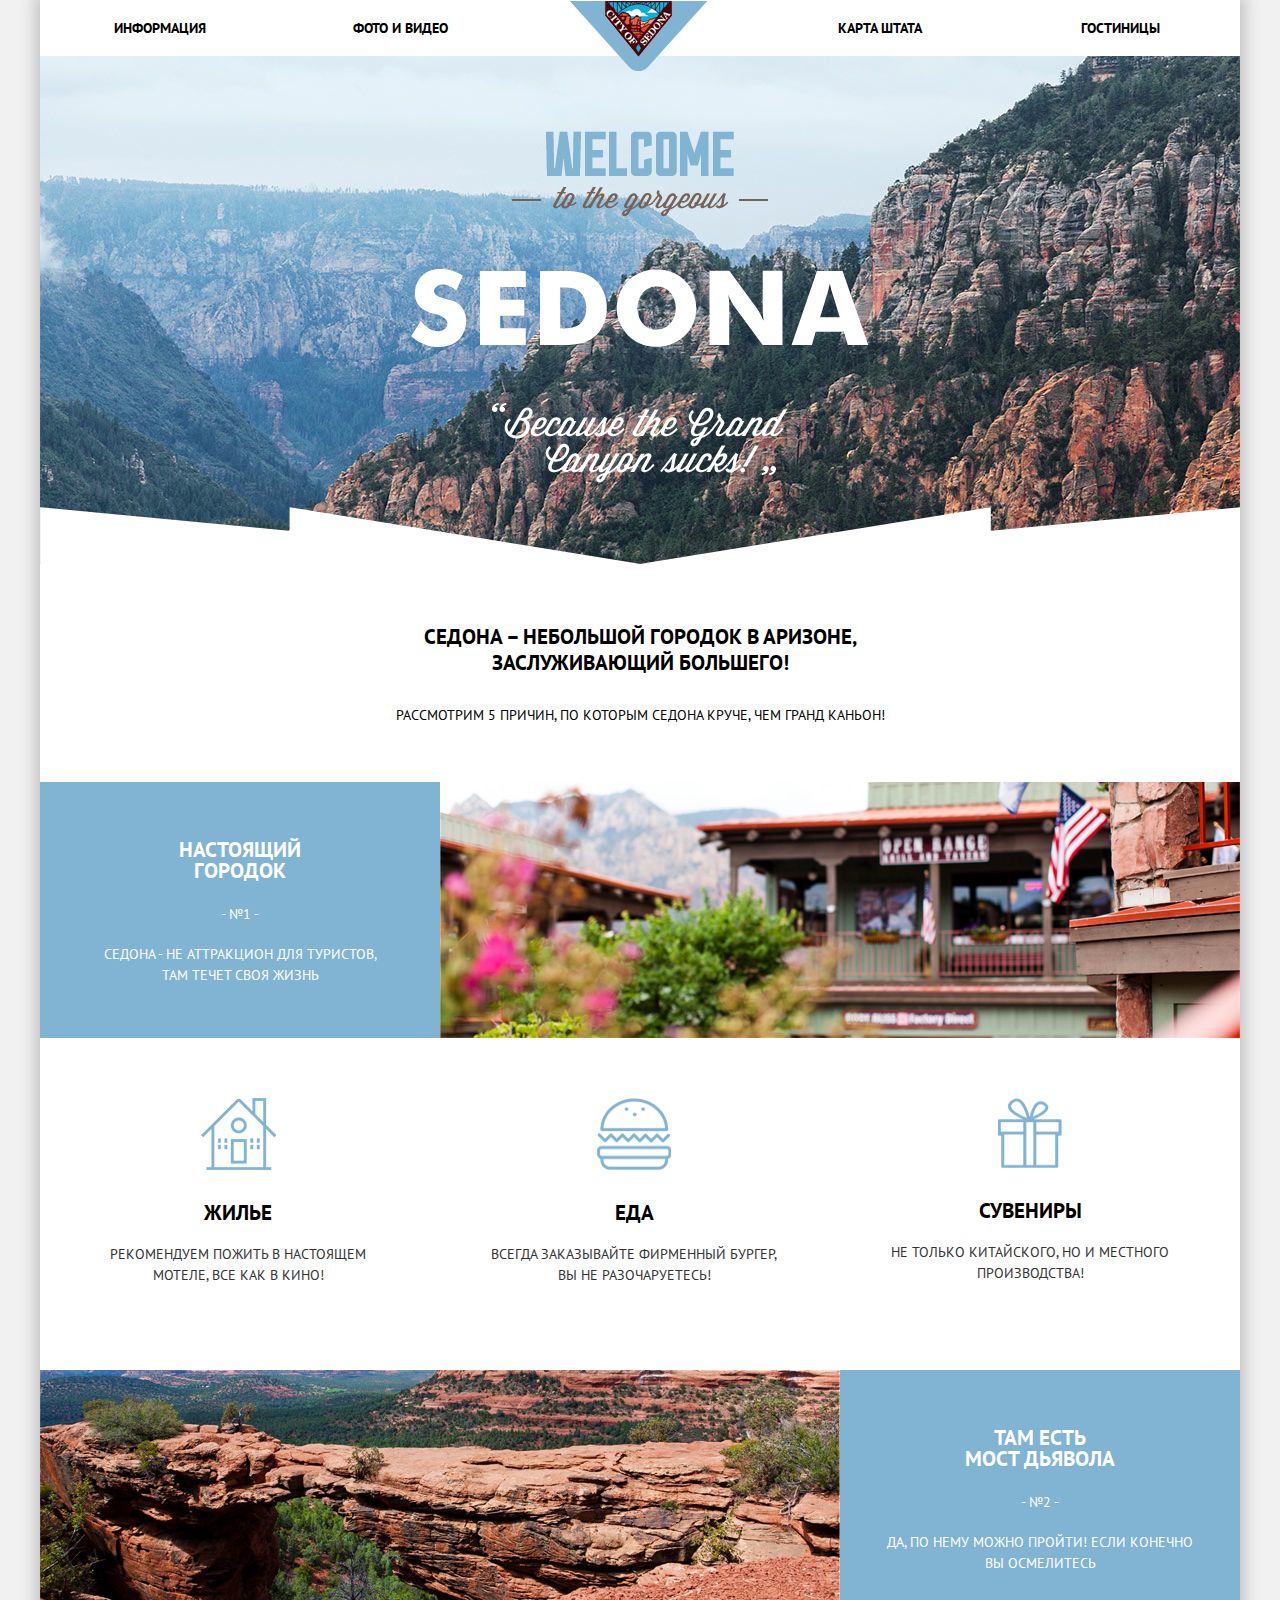
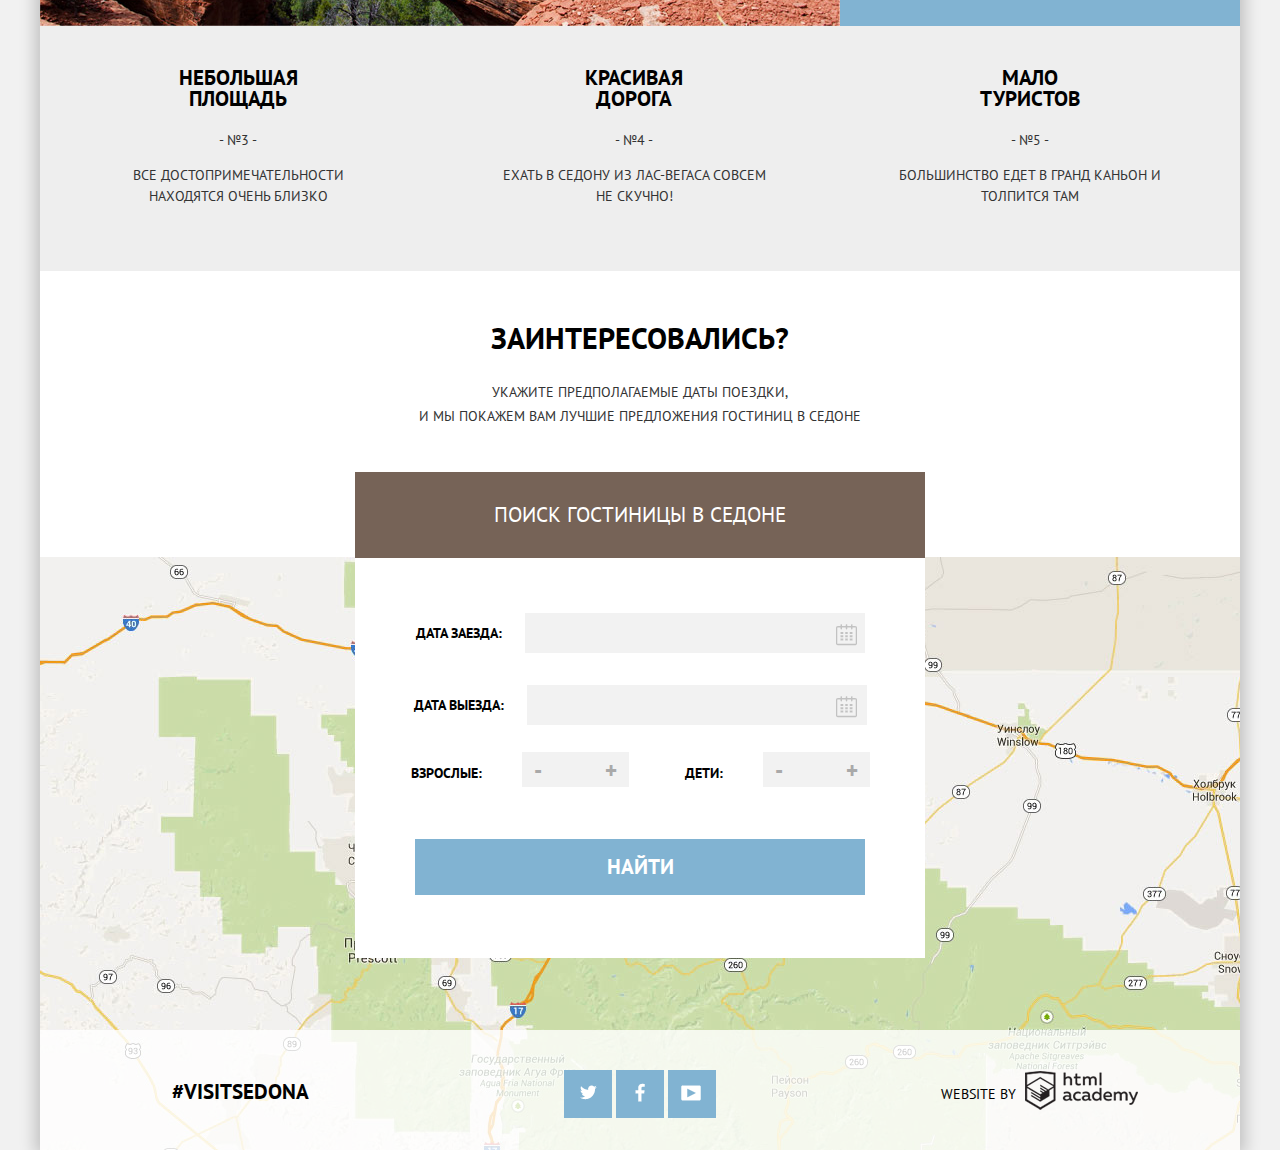
==== commit add0be5e: "Создание box-shadow" ====
--- a/index.html
+++ b/index.html
@@ -8,174 +8,182 @@
     <link href="https://fonts.googleapis.com/css?family=PT+Sans:400,700&amp;subset=cyrillic" rel="stylesheet">
   </head>
   <body>
-  	<header class="main-header">
-  		<div class="container">
-  			<nav class="main-navigation">
-  				<ul>
-  					<li>
-  						<a href="#">Информация</a>
-  					</li>
-  					<li>
-  						<a href="#">Фото и видео</a>
-  					</li>
-  					<li>
-  						<a href="#">Карта штата</a>
-  					</li>
-  					<li>
-  						<a href="hotels.html">Гостиницы</a>
-  					</li>
-  				</ul>
-          <div class="logo">
-            <a href="#"><img src="img/logo.png" alt="logo" width="138" height="70"></a>
+    <div class="wrapper container">
+    	<header class="main-header container clearfix">
+    		<div class="container">
+    			<nav class="main-navigation">
+    				<ul>
+    					<li>
+    						<a href="#">Информация</a>
+    					</li>
+    					<li>
+    						<a href="#">Фото и видео</a>
+    					</li>
+    					<li>
+    						<a href="#">Карта штата</a>
+    					</li>
+    					<li>
+    						<a href="hotels.html">Гостиницы</a>
+    					</li>
+    				</ul>
+            <div class="logo">
+              <a href="#"><img src="img/logo.png" alt="logo" width="138" height="70"></a>
+            </div>
+    			</nav>
+    		</div>
+    	</header>
+    	<main class="container2 container clearfix">
+        <div class="img-bg">
+          <div class="img-bg-logo">
+            <img src="img/text.png" alt="text" width="458" height="352">
           </div>
-  			</nav>
-  		</div>
-  	</header>
-  	<main class="container2 container clearfix">
-      <div class="img-bg">
-        <div class="img-bg-logo">
-          <img src="img/text.png" alt="text" width="458" height="352">
         </div>
-      </div>
-  		<div class="name container clearfix">
-    		<h1>Седона – небольшой городок в Аризоне,<br>
-          заслуживающий большего!</h1>
-    		<p>Рассмотрим 5 причин, по которым Седона круче, чем Гранд Каньон!</p>
-  		</div>
-  		<div class="town container clearfix">
-        <div class="img-town">
-          <img src="img/image1.jpg" alt="town" width="800" height="256">
+    		<div class="name container clearfix">
+      		<h1>Седона – небольшой городок в Аризоне,<br>
+            заслуживающий большего!</h1>
+      		<p>Рассмотрим 5 причин, по которым Седона круче, чем Гранд Каньон!</p>
+    		</div>
+    		<div class="town container clearfix">
+          <div class="img-town">
+            <img src="img/image1.jpg" alt="town" width="800" height="256">
+          </div>
+          <div class="town-text">
+        		<h2>Настоящий <br>
+            городок</h2>
+        		<p>- №1 -</p>
+        		<p>Седона - не аттракцион для туристов, там течет своя жизнь</p>
+          </div>
+    		</div>
+        <div class="advantages-main">
+      		<ul class="advantages clearfix container">
+      			<li class="advantages-item">
+      				<img src="img/house.png" alt="house" width="75" height="72">
+      				<h3>Жилье</h3>
+      				<p>Рекомендуем пожить в настоящем мотеле, все как в кино!</p>
+      			</li>
+      			<li class="advantages-item">
+      				<img src="img/food.png" alt="food" width="74" height="72">
+      				<h3>Еда</h3>
+      				<p>Всегда заказывайте фирменный бургер, вы не разочаруетесь!</p>
+      			</li>
+      			<li class="advantages-item">
+      				<img src="img/souvenir.png" alt="souvenirs" width="64" height="70">
+      				<h3>Сувениры</h3>
+      				<p>Не только китайского, но и местного производства!</p>
+      			</li>
+      		</ul>
         </div>
-        <div class="town-text">
-      		<h2>Настоящий <br>
-          городок</h2>
-      		<p>- №1 -</p>
-      		<p>Седона - не аттракцион для туристов, там течет своя жизнь</p>
+    		<div class="bridge container clearfix">
+          <div class="bridge-img">
+      			<img src="img/image2.jpg" alt="bridge" width="800" height="256">
+          </div>
+          <div class="bridge-text">
+    	  		<h2>Там есть <br> мост дьявола</h2>
+    	  		<p>- №2 -</p>
+    	  		<p>Да, по нему можно пройти! Если конечно вы осмелитесь</p>
+          </div>
+    		</div>
+        <div class="advantages2-main clearfix container">
+          <ul class="advantages2">
+        		<li class="advantages2-item">
+      	  		<h3>Небольшая <br> площадь</h3>
+      	  		<p>- №3 -</p>
+      	  		<p>Все достопримечательности находятся очень близко</p>
+      	  	</li>
+        		<li class="advantages2-item">
+      	  		<h3>Красивая <br> дорога</h3>
+      	  		<p>- №4 -</p>
+      	  		<p>Ехать в Седону из Лас-Вегаса совсем не скучно!</p>
+      	  	</li>
+        		<li class="advantages2-item">
+      	  		<h3>Мало <br> туристов</h3>
+      	  		<p>- №5 -</p>
+      	  		<p>Большинство едет в Гранд Каньон и толпится там</p>
+      	  	</li>
+          </ul>
         </div>
-  		</div>
-      <div class="advantages-main">
-    		<ul class="advantages clearfix container">
-    			<li class="advantages-item">
-    				<img src="img/house.png" alt="house" width="75" height="72">
-    				<h3>Жилье</h3>
-    				<p>Рекомендуем пожить в настоящем мотеле, все как в кино!</p>
-    			</li>
-    			<li class="advantages-item">
-    				<img src="img/food.png" alt="food" width="74" height="72">
-    				<h3>Еда</h3>
-    				<p>Всегда заказывайте фирменный бургер, вы не разочаруетесь!</p>
-    			</li>
-    			<li class="advantages-item">
-    				<img src="img/souvenir.png" alt="souvenirs" width="64" height="70">
-    				<h3>Сувениры</h3>
-    				<p>Не только китайского, но и местного производства!</p>
-    			</li>
-    		</ul>
-      </div>
-  		<div class="bridge container clearfix">
-        <div class="bridge-img">
-    			<img src="img/image2.jpg" alt="bridge" width="800" height="256">
-        </div>
-        <div class="bridge-text">
-  	  		<h2>Там есть <br> мост дьявола</h2>
-  	  		<p>- №2 -</p>
-  	  		<p>Да, по нему можно пройти! Если конечно вы осмелитесь</p>
-        </div>
-  		</div>
-      <div class="advantages2-main clearfix container">
-        <ul class="advantages2">
-      		<li class="advantages2-item">
-    	  		<h3>Небольшая <br> площадь</h3>
-    	  		<p>- №3 -</p>
-    	  		<p>Все достопримечательности находятся очень близко</p>
-    	  	</li>
-      		<li class="advantages2-item">
-    	  		<h3>Красивая <br> дорога</h3>
-    	  		<p>- №4 -</p>
-    	  		<p>Ехать в Седону из Лас-Вегаса совсем не скучно!</p>
-    	  	</li>
-      		<li class="advantages2-item">
-    	  		<h3>Мало <br> туристов</h3>
-    	  		<p>- №5 -</p>
-    	  		<p>Большинство едет в Гранд Каньон и толпится там</p>
-    	  	</li>
-        </ul>
-      </div>
-  		<div class="date clearfix">
-  			<h2>Заинтересовались?</h2>
-  			<p>Укажите предполагаемые даты поездки,<br>
-         и мы покажем вам лучшие предложения гостиниц в Седоне</p>
+    		<div class="date clearfix">
+    			<h2>Заинтересовались?</h2>
+    			<p>Укажите предполагаемые даты поездки,<br>
+           и мы покажем вам лучшие предложения гостиниц в Седоне</p>
 
-  			<div class="choose-hotel">
-  				<a href="#" class="choose-hotel-title">Поиск гостиницы в Седоне</a>
-  				<div class="choose-hotel-popup">
-    				<form class="choose-form" action="#" method="post">
-      					<fieldset class="form-row">
-       						<label for="date-hotel">Дата заезда:</label>
-       						<input type="text" id="date-hotel">
-        					<span class="icon-calendar"></span>
-      					</fieldset>
+    			<div class="choose-hotel">
+    				<a href="#" class="choose-hotel-title">Поиск гостиницы в Седоне</a>
+    				<div class="choose-hotel-popup">
+      				<form class="choose-form" action="#" method="post">
+        					<fieldset class="form-row">
+         						<label for="date-hotel">Дата заезда:</label>
+         						<input type="text" id="date-hotel" name="date-hotel-in">
+          					<span class="icon-calendar"></span>
+        					</fieldset>
 
-      					<fieldset class="form-row">
-        					<label for="date-hotel-out">Дата выезда:</label>
-        					<input type="text" id="date-hotel-out">
-        					<span class="icon-calendar"></span>
-      					</fieldset>
+        					<fieldset class="form-row">
+          					<label for="date-hotel-out">Дата выезда:</label>
+          					<input type="text" id="date-hotel-out" name="date-hotel-out">
+          					<span class="icon-calendar"></span>
+        					</fieldset>
 
-      					<div class="counters">
-        					<div class="counter-left">
-         			 			<label>Взрослые:</label>
-          					<span class="button-min">-</span>
-          					<span class="counter-adult">0</span>
-          					<span class="button-max">+</span>
+        					<div class="counters">
+          					<div class="counter-left">
+           			 			<label for="adult">Взрослые:</label>
+            					<span class="button-min">-</span>
+            					<input type="text" id="adult">
+            					<span class="button-max">+</span>
+          					</div>
+                    <div class="counter-right">
+                      <label for="child">Дети:</label>
+                      <span class="button-min">-</span>
+                      <input type="text" id="child">
+                      <span class="button-max">+</span>
+                    </div>
         					</div>
-                  <div class="counter-right">
-                    <label>Дети:</label>
-                    <span class="button-min">-</span>
-                    <span class="counter-adult">0</span>
-                    <span class="button-max">+</span>
-                  </div>
-      					</div>
-      					
-      					<button class="found" type="submit">Найти</button>
-    				</form>
-  				</div>
-			</div>
-  		</div>
-      <div class="map">
-        <p></p>
-      </div>	
-  	</main>
-  	<footer class="main-footer container clearfix">
-        <section class="hashtag">
-  			   <p>#visitsedona</p>
-        </section>
-  			<section class="footer-social">
-  				    <a class="social-btn social-btn-tw" href="#" target="_blank">Twitter</a>
-          		<a class="social-btn social-btn-fb" href="#" target="_blank">Facebook</a>
-          		<a class="social-btn social-btn-yt" href="#" target="_blank">Youtube</a>
-  			</section>
-  			<section class="footer-copyright">
-  				<span>Website by</span>
-  				<a class="btn" href="https://htmlacademy.ru" target="_blank"> 
-          </a>
-  			</section>
-  	</footer>
+        					
+        					<button class="found" type="submit">Найти</button>
+      				</form>
+    				</div>
+  			</div>
+    		</div>
+        <div class="map">
+          <p></p>
+        </div>	
+    	</main>
+    	<footer class="main-footer container clearfix">
+          <section class="hashtag">
+    			   <p>#visitsedona</p>
+          </section>
+    			<section class="footer-social">
+    				    <a class="social-btn social-btn-tw" href="#" target="_blank">Twitter</a>
+            		<a class="social-btn social-btn-fb" href="#" target="_blank">Facebook</a>
+            		<a class="social-btn social-btn-yt" href="#" target="_blank">Youtube</a>
+    			</section>
+    			<section class="footer-copyright">
+    				<span>Website by</span>
+    				<a class="btn" href="https://htmlacademy.ru" target="_blank"> 
+            </a>
+    			</section>
+    	</footer>
 
-    <!--<script>
-      var link = document.querySelector(".choose-hotel-title");
-      var popup = document.querySelector(".choose-hotel-popup");
-      var close = document.querySelector(".choose-hotel-title");
+      <script>
+        var link = document.querySelector(".choose-hotel-title");
+        var popup = document.querySelector(".choose-hotel-popup");
+        var form = popup.querySelector ("form");
+        var date = popup.querySelector("[name=date-hotel-in]");
+        var dateout = popup.querySelector ("[name=date-hotel-out]");
 
-      link.addEventListener("click", function(event) {
-        event.preventDefault();
-        popup.classlist.add("choose-hotel-popup-show");
-        choose.focus();
-      })
-      close.addEventListener("click", function(event){
-        event.preventDefault();
-        popup.classlist.remove("choose-hotel-popup-show");
-      })      
-    </script>-->
+        link.addEventListener("click", function(event) {
+          event.preventDefault();
+          popup.classList.toggle("choose-hotel-popup-hide");
+          date.focus();
+        });
+
+        form.addEventListener("submit", function(event) {
+          if (!date.value || !dateout.value){
+            event.preventDefault();
+            console.log("Нужно ввести даты заезда и выезда");
+          }
+        });
+      </script>
+
+    </div>
   </body>
 </html>
--- a/css/style.css
+++ b/css/style.css
@@ -2,9 +2,14 @@
 	font-family: "PT Sans", "Arial", sans-serif;
 	font-size: 14px;
 	line-height: 21px;
-	background: #ffffff;
+	background: #f1f1f1;
 	text-transform: uppercase;
 	text-align: center;
+}
+
+.wrapper{
+	box-shadow: 0 0 15px 5px rgba(0,1,1, 0.2);
+	background-color: #ffffff;
 }
 
 h1{
@@ -74,7 +79,7 @@
 	color: #81b3d2;
 }
 
-.main-navigation a:hover:disabled{
+.main-navigation a:after:hover{
 	opacity: 0.3;
 }
 
@@ -86,7 +91,7 @@
 	color: #604e43;
 }
 
-.main-navigation a:active:disabled{
+.main-navigation a:active:after{
 	opacity: 0.3;
 }
 
@@ -174,7 +179,7 @@
 	float: left;
 	width: 33%;
 	padding-top: 40px;
-	margin-bottom: 65px;
+	margin-bottom: 70px;
 }
 
 .advantages-item p{
@@ -209,10 +214,10 @@
 }
 
 .advantages2-item{
-	padding-top: 30px;
+	padding-top: 20px;
 	float: left;
 	width: 33%;
-	padding-bottom: 40px;
+	padding-bottom: 50px;
 }
 
 .advantages2-item p{
@@ -455,44 +460,43 @@
 	border-bottom: 1px dashed #81b3d2;
 }
 
-.sorter-left a:active{
-	color: #81b3d2;
-}
-
 .sorter-left a:hover{
 	color: #81b3d2;
 	border-bottom: 1px dashed #81b3d2;
 }
 
-.sorter-left a:disabled{
+.sorter-left a:active{
 	color: #000000;
+	border-bottom: none;
 }
 
 .sorter-right{
-	display: inline-block;
 	float: right;
 	text-align: right;
 }
 
 .sorter-right a{
+	display: inline-block;
 	text-decoration: none;
 	line-height: 18px;
 	font-size: 0;
+	vertical-align: middle;
+	margin-left: 9px;
 }
 
 .icon-up{
 	width: 0;
 	height: 0;
-	border-left: 6px solid transparent;
-	border-right: 6px solid transparent;
+	border-left: 5px solid transparent;
+	border-right: 5px solid transparent;
 	border-bottom: 10px solid #cccccc;
 }
 
 .icon-down{
 	width: 0;
 	height: 0;
-	border-left: 6px solid transparent;
-	border-right: 6px solid transparent;
+	border-left: 5px solid transparent;
+	border-right: 5px solid transparent;
 	border-top: 10px solid #cccccc;
 }
 
@@ -670,6 +674,7 @@
 	font-size: 30px;
 	line-height: 24px;
 	padding-bottom: 5px;
+	padding-top: 30px;
 }
 
 .date p{
@@ -708,12 +713,11 @@
 	top: 100%;
 	transform: translateX(-50%);
 	min-height: 320px;
-	/*display: none;*/
-}
-
-/*.choose-hotel-popup-show{
-	display: block;
-}*/
+}
+
+.choose-hotel-popup-hide{
+	display: none;
+}
 
 .form-row{
 	position: relative;
@@ -764,6 +768,8 @@
 .form-row input:active{
 	background-color: #ffffff;
 	border: 2px solid #ebebeb;
+	width: 308px;
+	min-height: 28px;
 }
 
 .form-row input:hover + span{
@@ -777,7 +783,9 @@
 	background-color: #ffffff;
 	background-image: url(../img/sprite.png);
 	background-repeat: no-repeat;
-	background-position: -510px 5px;
+	background-position: -509px 5px;
+	width: 35px;
+	height: 36px;
 }
 
 .counters{
@@ -789,43 +797,52 @@
   	color: #000000;
   	font-weight: bold;
 	width: 570px;
-	margin-bottom: 60px;
+	margin-bottom: 50px;
 }
 
 .counters label{
+	padding-left: 10px;
 	padding-right: 40px;
+	font-size: 14px;
 }
 
 .counter-left{
 	float: left;
 	width: 320px;
 	border: none;
+	font-size: 0;
 }
 
 .counter-right{
 	border: none;
 	margin-right: 45px;
-}
-
-.counter-adult{
+	font-size: 0;
+}
+
+.counter-right label{
+	padding-left: 0;
+}
+
+.counters input[type="text"]{
 	color: #000000;
+	width: 35px;
 	font-size: 14px;
 	line-height: 26px;
 	background-color: #f2f2f2;
-	padding-right: 10px;
-	padding-left: 10px;
-	padding-bottom: 5px;
-	padding-top: 9px;
+	padding-top: 8px;
+	padding-bottom: 1px;
+	border: none;
 	cursor: pointer;
+	outline: 0;
 }
 
 .button-min,
 .button-max{
-	font-size: 20px;
+	font-size: 23px;
 	line-height: 26px;
 	background-color: #f2f2f2;
 	color: #a9a9a9;
-	padding: 3px 10px;
+	padding: 3px 12px;
 	cursor: pointer;
 }
 
@@ -864,7 +881,7 @@
 }
 
 .found:hover{
-  background-color: #669ec0;
+	background-color: #669ec0;
 }
 
 .found:active{
@@ -888,6 +905,10 @@
 	min-height: 90px;
 }
 
+.main-footer2{
+	padding-bottom: 30px;
+}
+
 .hashtag{
 	float: left;
 	width: 400px;
@@ -913,55 +934,97 @@
 
 .social-btn{
 	display: inline-block;
-    width: 48px;
-    height: 48px;
-    margin-right: 0 5px;
-    font-size: 0;
-    vertical-align: middle;
-    background: #81b3d2 url(../img/sprite.png) no-repeat;
-}
-
-.social-btn:hover{
-	background-color: #669ec0;
-}
-
-.social-btn:active{
-	background-color: #5496bd;
+	width: 48px;
+	height: 48px;
+	margin-right: 0 5px;
+	font-size: 0;
+	vertical-align: middle;
+	position: relative;
+	text-decoration: none;
+  	background: #81b3d2 url(../img/sprite.png) no-repeat;
 }
 
 .social-btn-tw{
 	background-position: -208px 5px;
+	background-color: #81b3d2;
 }
 
 .social-btn-fb{
-	background-position: -173px 5px;
+	background-position: -173px 3px;
+	background-color: #81b3d2;
 }
 
 .social-btn-yt{
 	background-position: 8px 5px;
-}
-
-.social-btn-tw:hover{
+	background-color: #81b3d2;
+}
+
+.social-btn-tw:after {
+	content: '';
+	position: absolute;
+	top: 50%;
+	left: 50%;
+	z-index: 2;
+	transform: translateX(-50%) translateY(-50%);
+	width: 48px;
+	height: 48px;
 	background-position: -208px 5px;
 }
 
-.social-btn-fb:hover{
-	background-position: -173px 5px;
-}
-
-.social-btn-yt:hover{
+.social-btn-tw:hover {
+	background-color: #669ec0;
+	background-position: -208px 5px;
+}
+
+.social-btn-tw:active:after{
+	background-color: #5496bd;
+	opacity: 0.5;
+	background-position: -208px 5px;
+}
+
+.social-btn-fb:after {
+	content: '';
+	position: absolute;
+	top: 50%;
+	left: 50%;
+	z-index: 2;
+	transform: translateX(-50%) translateY(-50%);
+	width: 48px;
+	height: 48px;
+	background-position: -173px 3px;
+}
+
+.social-btn-fb:hover {
+	background-color: #669ec0;
+	background-position: -173px 3px;
+}
+
+.social-btn-fb:active:after{
+	background-color: #5496bd;
+	opacity: 0.5;
+	background-position: -173px 3px;
+}
+
+.social-btn-yt:after {
+	content: '';
+	position: absolute;
+	top: 50%;
+	left: 50%;
+	z-index: 2;
+	transform: translateX(-50%) translateY(-50%);
+	width: 48px;
+	height: 48px;
 	background-position: 8px 5px;
 }
 
-.social-btn-tw:active{
-	background-position: -208px 5px;
-}
-
-.social-btn-fb:active{
-	background-position: -173px 5px;
-}
-
-.social-btn-yt:active{
+.social-btn-yt:hover {
+	background-color: #669ec0;
+	background-position: 8px 5px;
+}
+
+.social-btn-yt:active:after{
+	background-color: #5496bd;
+	opacity: 0.5;
 	background-position: 8px 5px;
 }
 
@@ -977,7 +1040,7 @@
 }
 
 .btn:hover{
-  background-position: -133px -50px;
+	background-position: -133px -50px;
 }
 
 .btn:active{
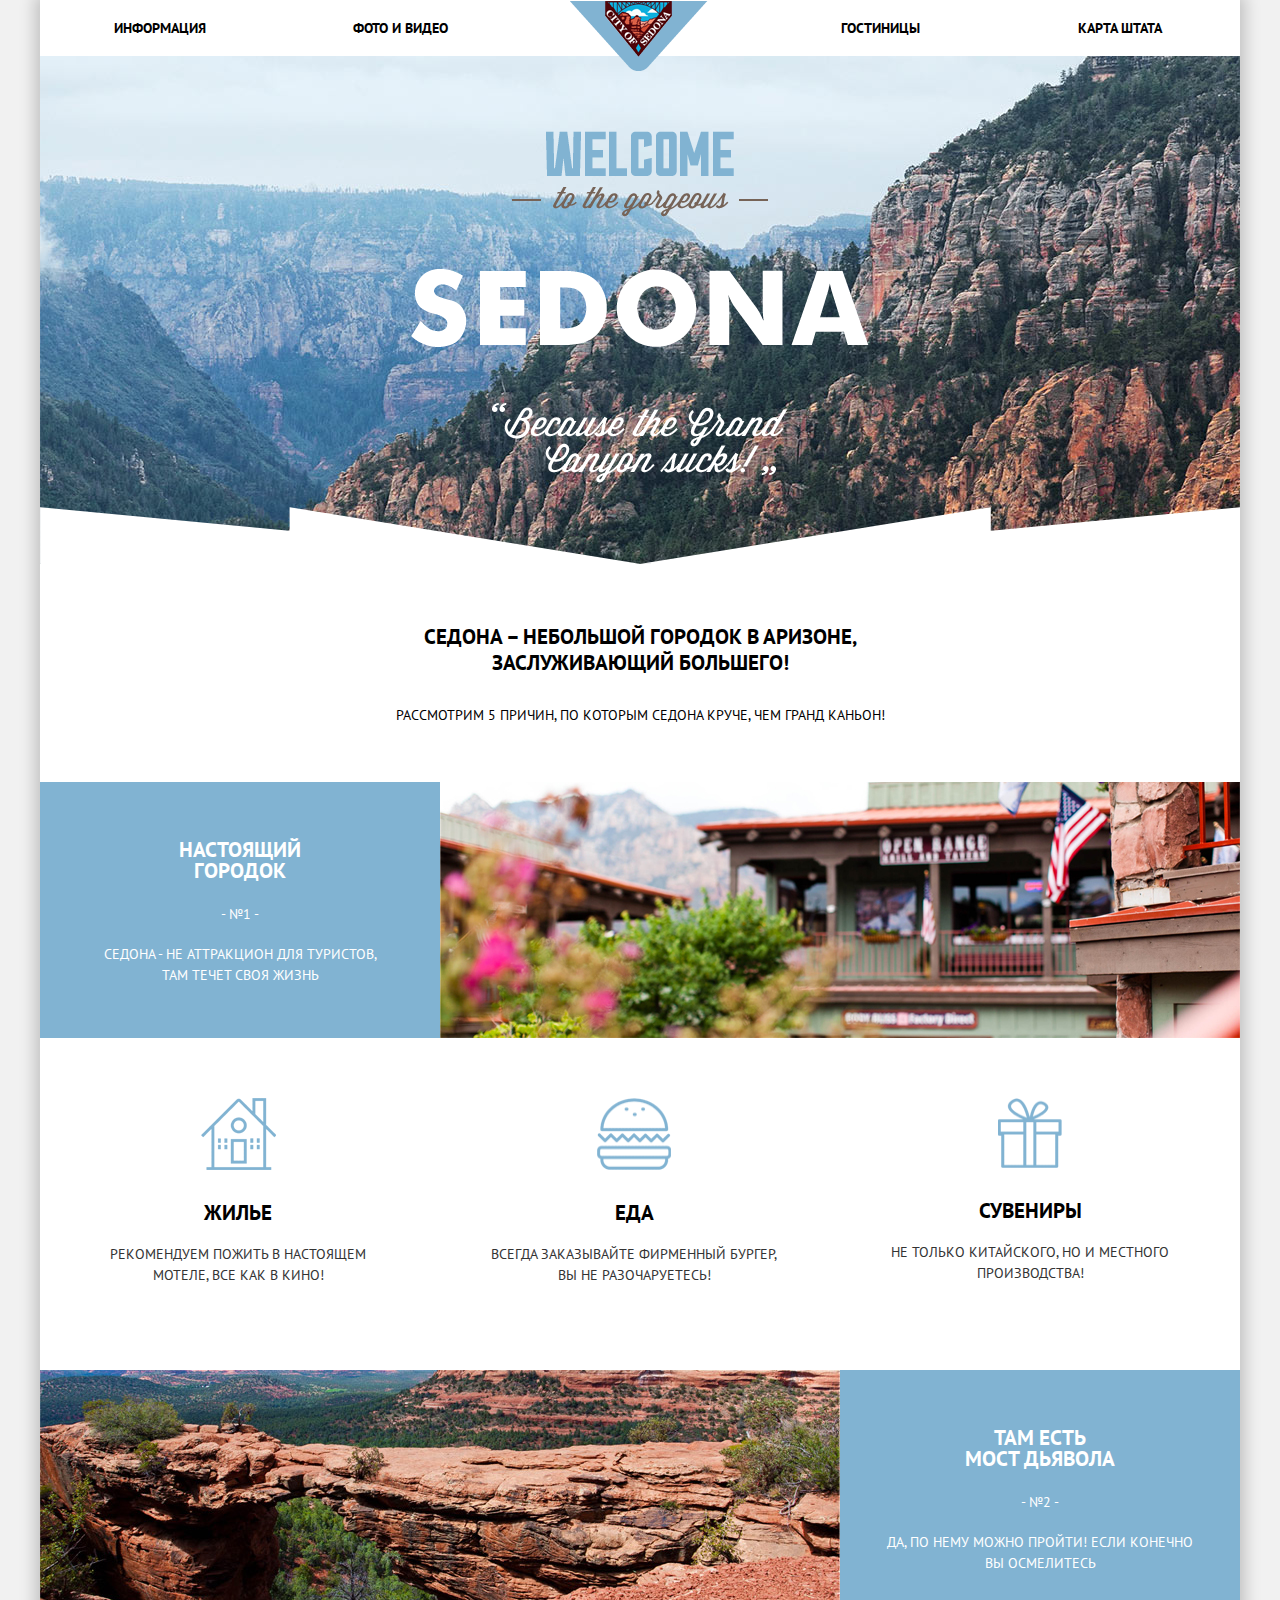
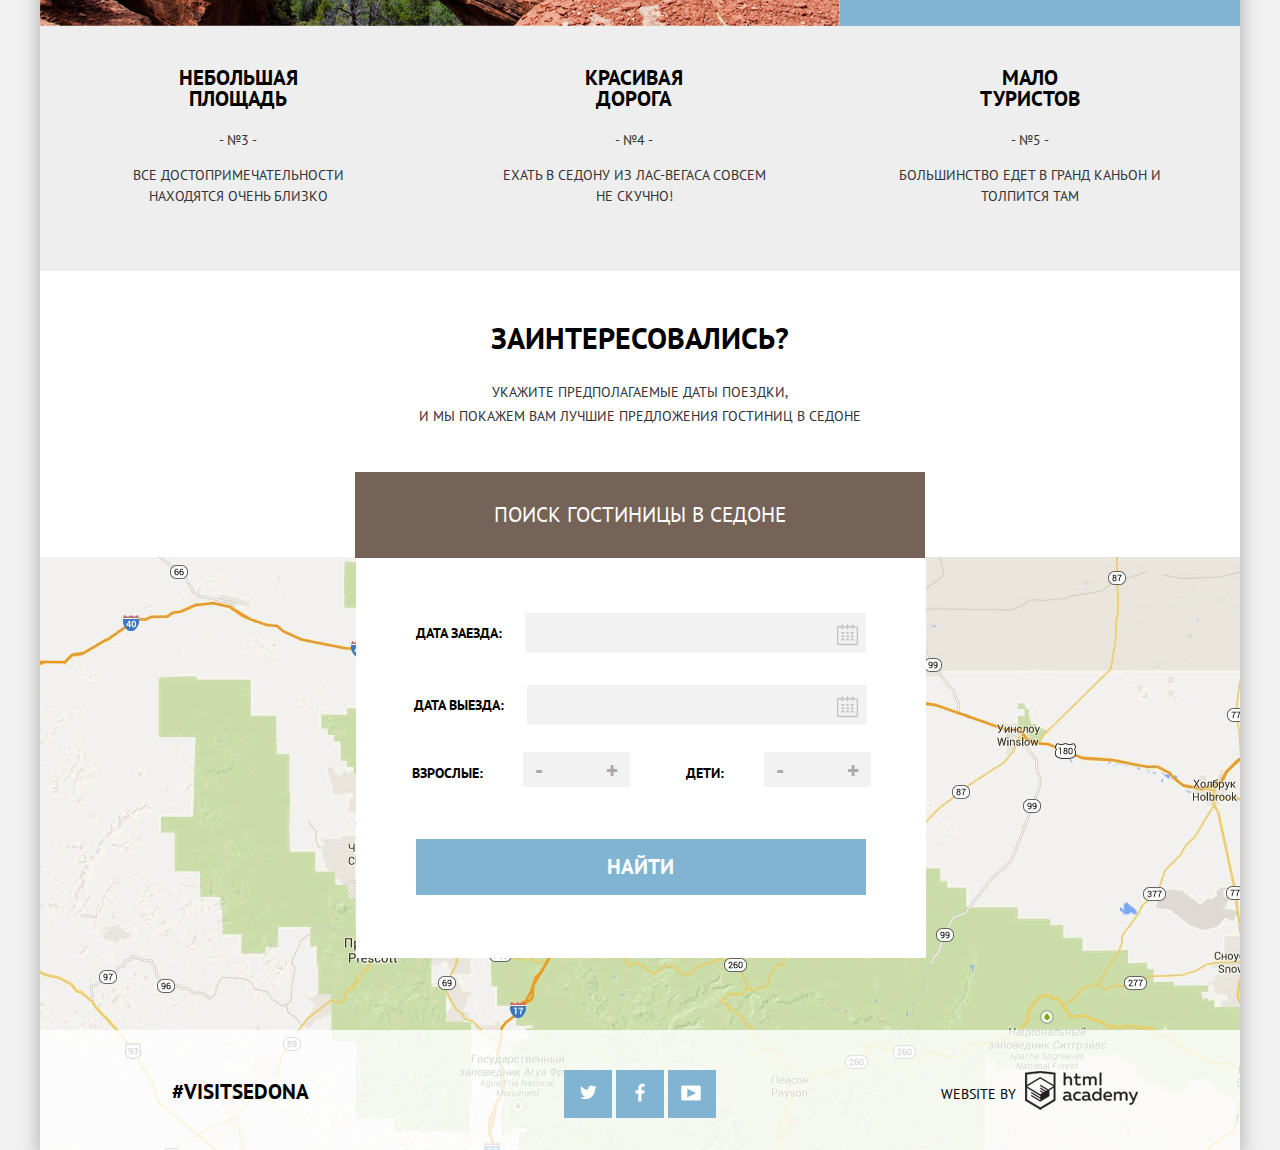
==== commit 35c96307: "Добавление keyframes" ====
--- a/index.html
+++ b/index.html
@@ -143,9 +143,9 @@
     				</div>
   			</div>
     		</div>
-        <div class="map">
+        <a class="js-open-map" href="#"><div class="map">
           <p></p>
-        </div>	
+        </div></a>	
     	</main>
     	<footer class="main-footer container clearfix">
           <section class="hashtag">
@@ -182,6 +182,10 @@
             console.log("Нужно ввести даты заезда и выезда");
           }
         });
+
+        var mapOpen = document.querySelector(".js-open-map");
+        /*var mapPopup = document.querySelector(".modal-content-map");
+        var mapClose = mapPopup.querySelector(".modal-content-close");*/
       </script>
 
     </div>
--- a/css/style.css
+++ b/css/style.css
@@ -62,6 +62,7 @@
 
 .main-navigation li{
 	display: inline-block;
+	float: left;
 	vertical-align: top;
 	width: 20%;
 	font-size: 14px;
@@ -95,8 +96,9 @@
 	opacity: 0.3;
 }
 
-header ul li:nth-child(2){
-	margin-right: 20%;
+header ul li:nth-child(3),
+header ul li:last-child{
+	float: right;
 }
 
 .logo{
@@ -709,14 +711,40 @@
 	background-color: #ffffff;
 	padding: 40px 0;
 	position: absolute;
-	left: 50%;
+	/*left: 50%;*/
 	top: 100%;
-	transform: translateX(-50%);
+	/*transform: translateX(-50%);*/
 	min-height: 320px;
+	animation: movement 1.5s;
+	left: 26.3%;
 }
 
 .choose-hotel-popup-hide{
 	display: none;
+}
+
+@keyframes movement{
+	from{
+		transform: translateY(-30%);
+	}
+	0% {
+		opacity: 0;
+	}
+	20% {
+		opacity: 0.2;
+	}
+	40% {
+		opacity: 0.4;
+	}
+    60% {
+		opacity: 0.6;
+	}
+	80% {
+		opacity: 0.8;
+	}
+    100% {
+        opacity: 1;
+    }
 }
 
 .form-row{
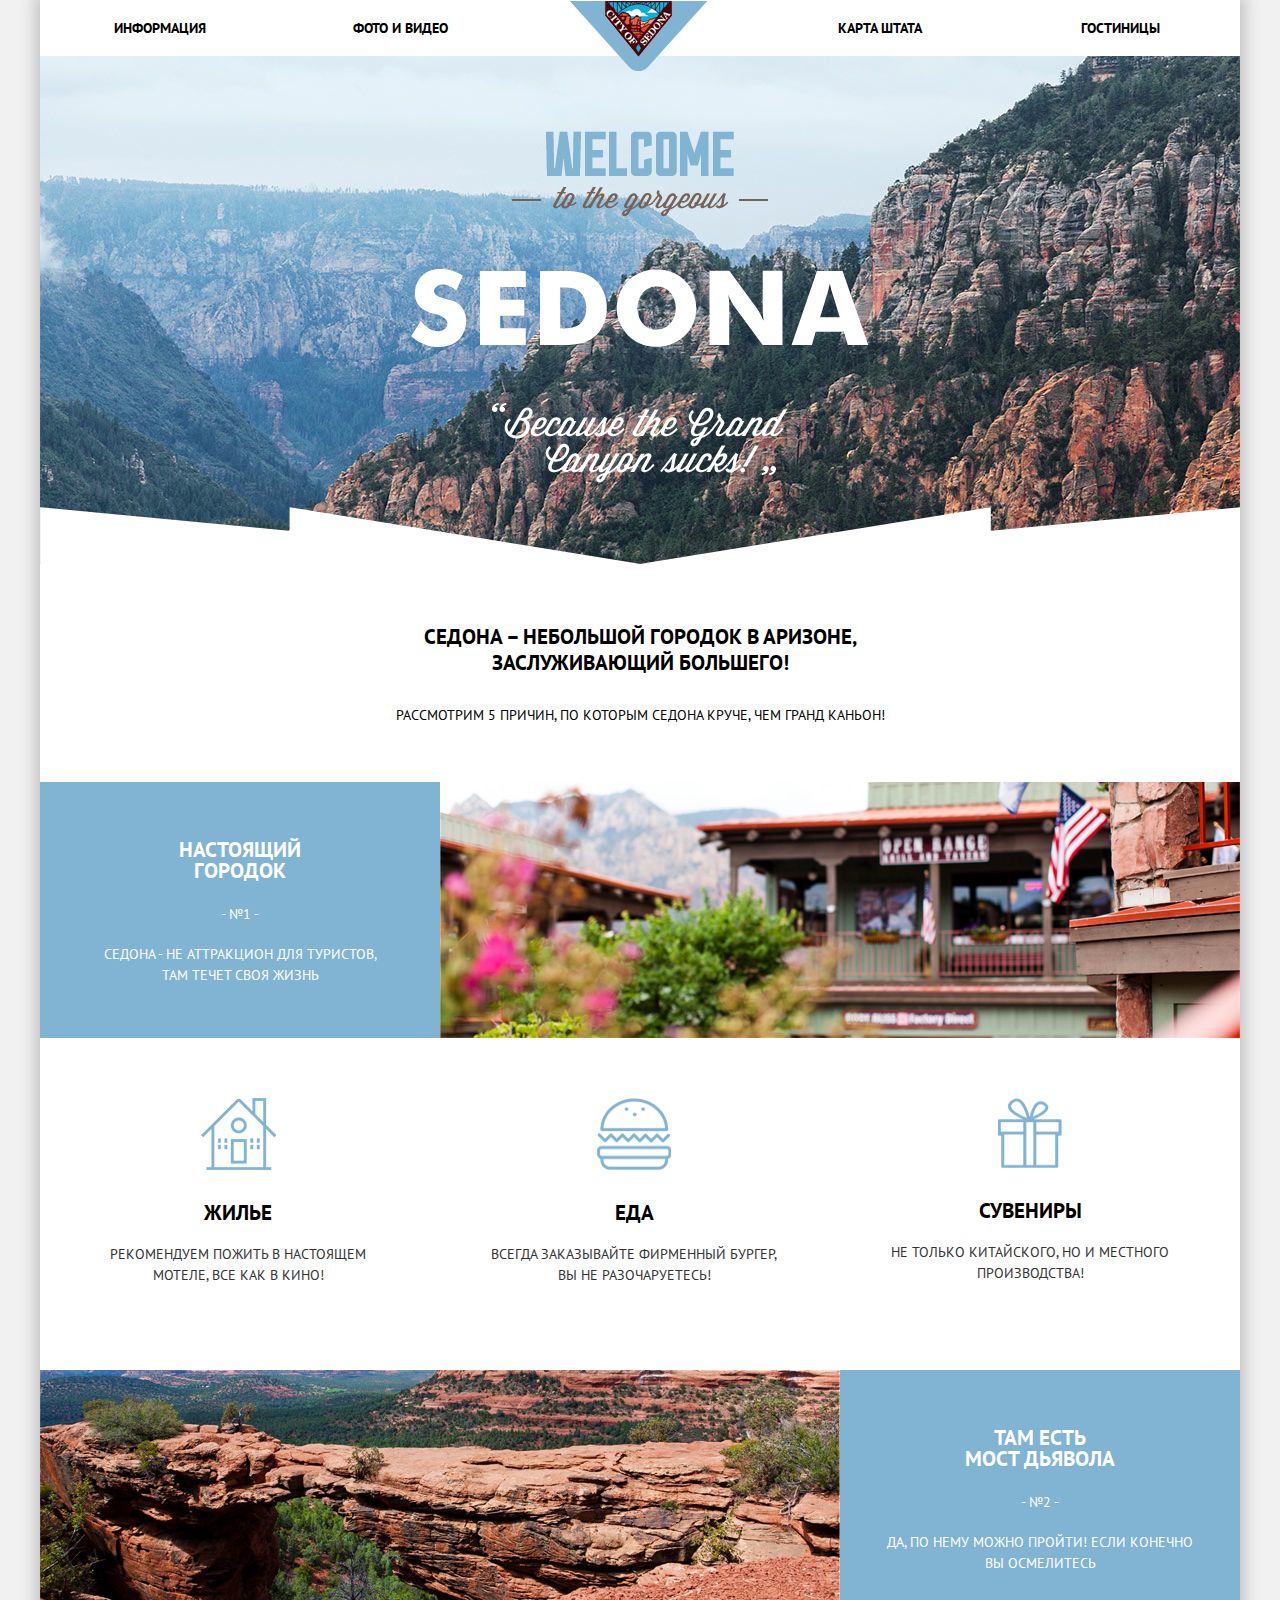
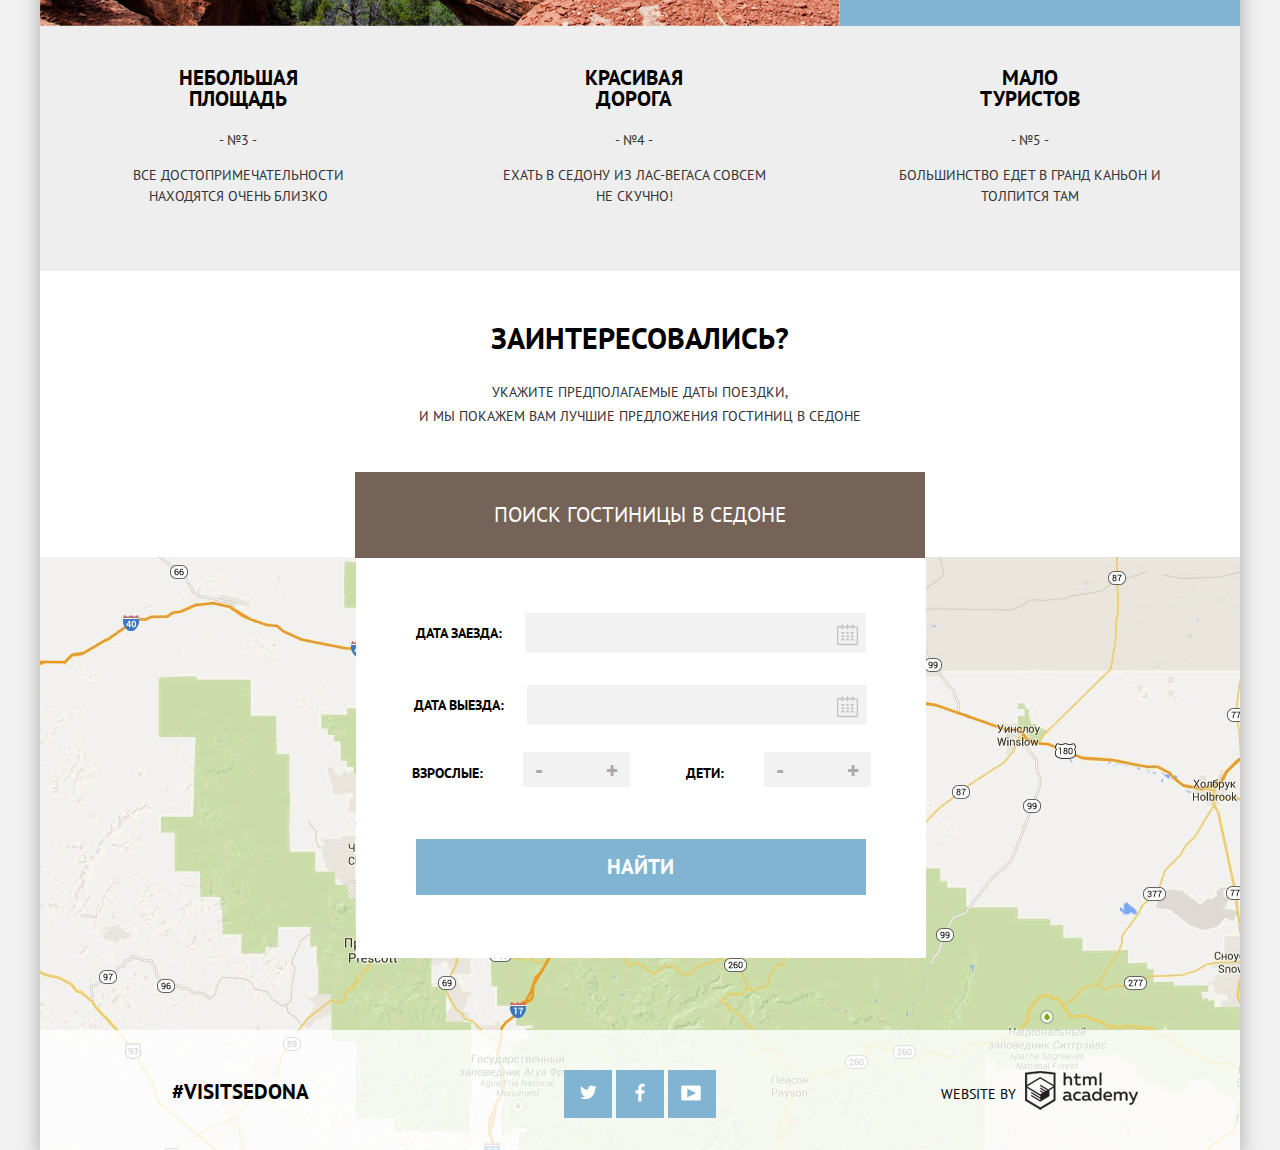
==== commit 2f5d42ba: "Изменение main-nav" ====
--- a/index.html
+++ b/index.html
@@ -20,10 +20,10 @@
     						<a href="#">Фото и видео</a>
     					</li>
     					<li>
-    						<a href="#">Карта штата</a>
+    						<a href="hotels.html">Гостиницы </a>
     					</li>
     					<li>
-    						<a href="hotels.html">Гостиницы</a>
+    						<a href="#">Карта штата</a>
     					</li>
     				</ul>
             <div class="logo">
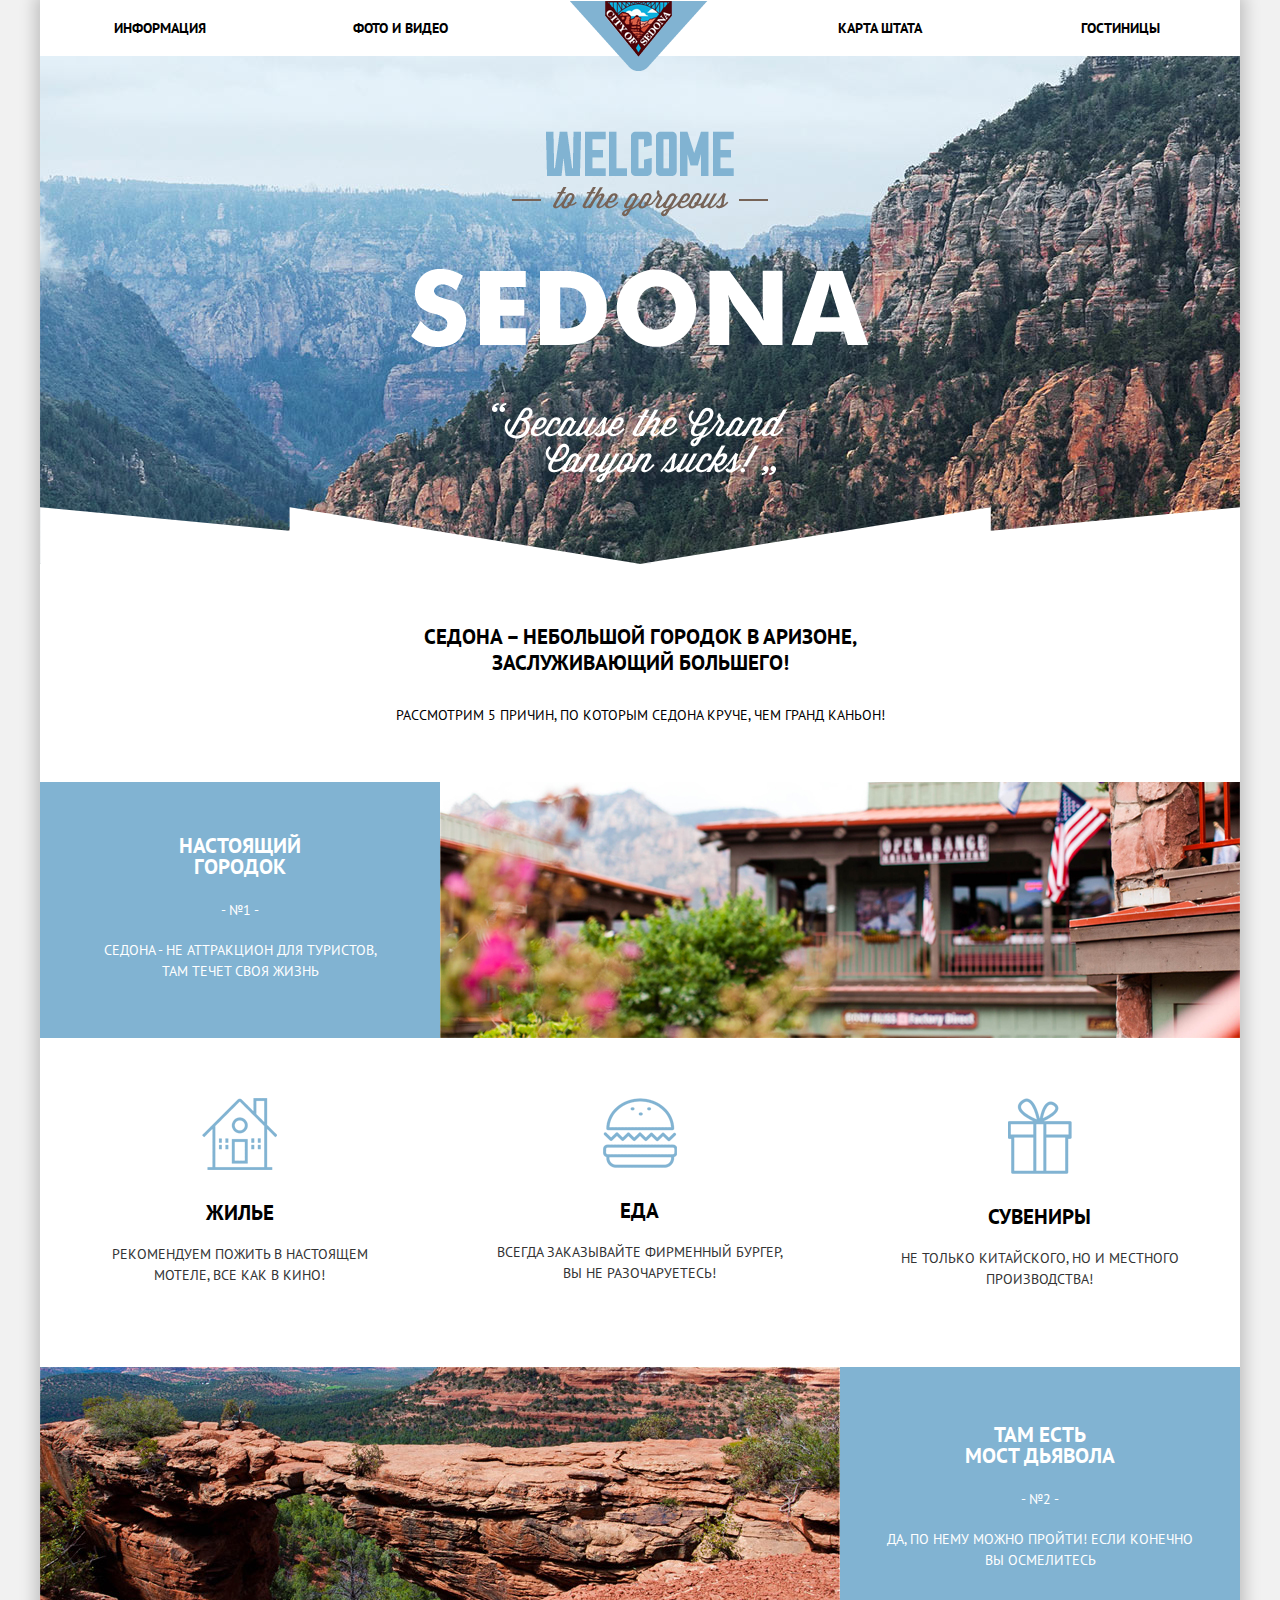
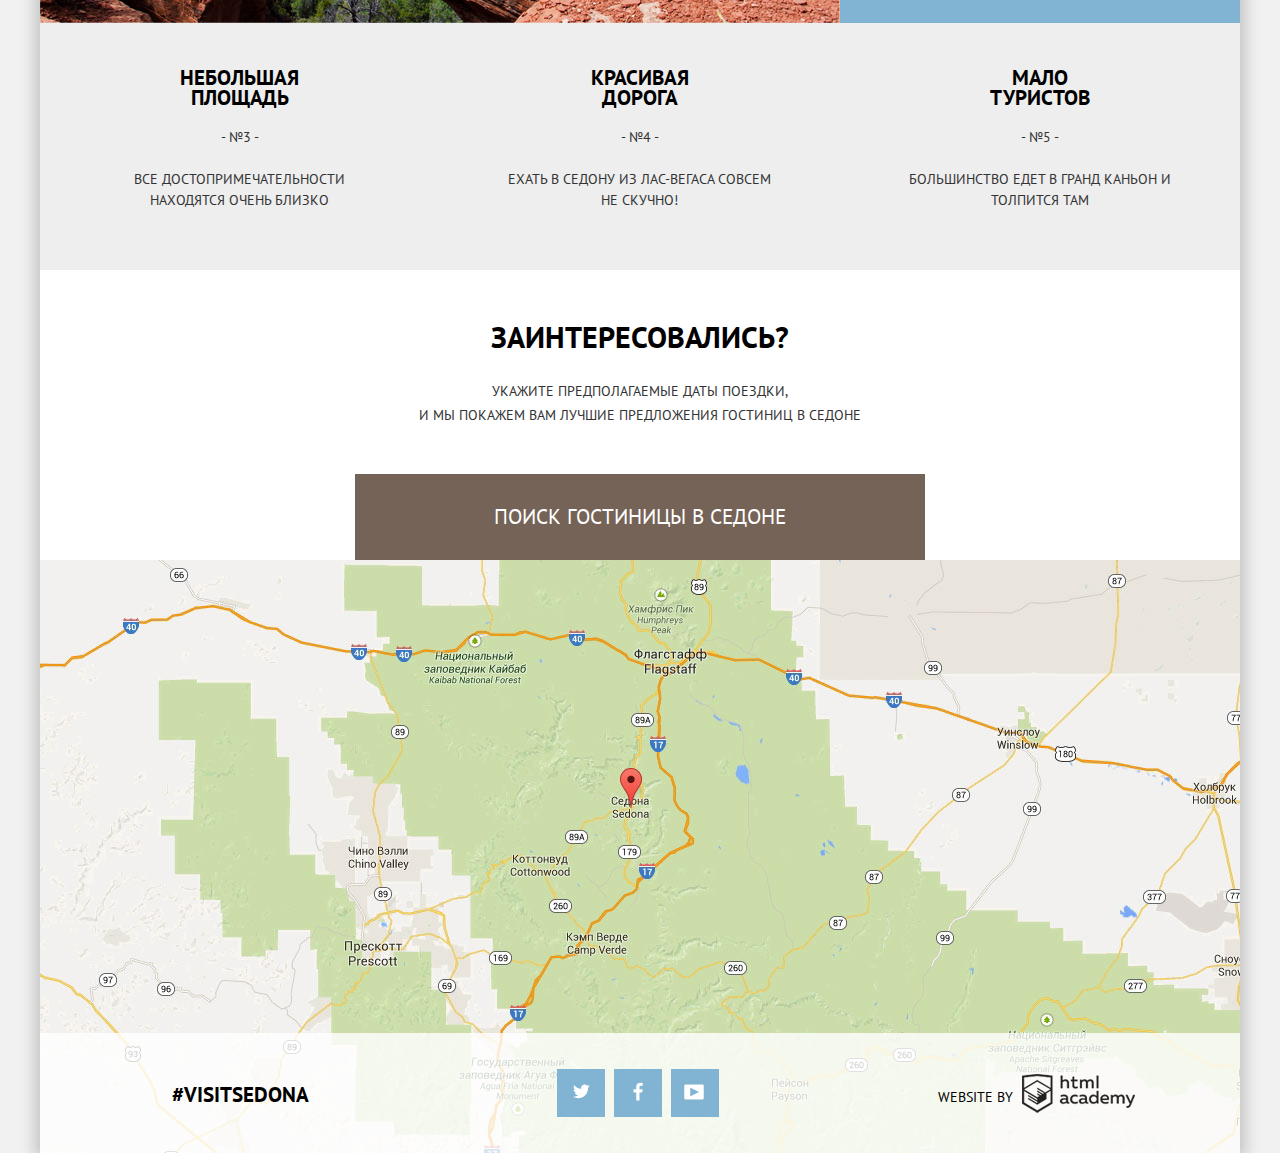
==== commit db8570c4: "Итог" ====
--- a/index.html
+++ b/index.html
@@ -1,193 +1,187 @@
 <!DOCTYPE html>
 <html lang="ru">
-  <head>
-    <meta charset="utf-8">
-    <title>Седона</title>
-    <link href="css/normalize.css" type="text/css" rel="stylesheet">
-    <link href="css/style.css" type="text/css" rel="stylesheet">
-    <link href="https://fonts.googleapis.com/css?family=PT+Sans:400,700&amp;subset=cyrillic" rel="stylesheet">
-  </head>
-  <body>
-    <div class="wrapper container">
-    	<header class="main-header container clearfix">
-    		<div class="container">
-    			<nav class="main-navigation">
-    				<ul>
-    					<li>
-    						<a href="#">Информация</a>
-    					</li>
-    					<li>
-    						<a href="#">Фото и видео</a>
-    					</li>
-    					<li>
-    						<a href="hotels.html">Гостиницы </a>
-    					</li>
-    					<li>
-    						<a href="#">Карта штата</a>
-    					</li>
-    				</ul>
-            <div class="logo">
-              <a href="#"><img src="img/logo.png" alt="logo" width="138" height="70"></a>
+<head>
+  <meta charset="utf-8">
+  <title>Седона</title>
+  <link href="css/normalize.css" type="text/css" rel="stylesheet">
+  <link href="https://fonts.googleapis.com/css?family=PT+Sans:400,700&amp;subset=cyrillic" rel="stylesheet">
+  <link href="css/style.css" type="text/css" rel="stylesheet">
+</head>
+<body>
+<div class="wrapper container">
+  <header class="main-header clearfix">
+    <nav class="main-navigation">
+      <ul>
+        <li>
+          <a href="#">Информация</a>
+        </li>
+        <li>
+          <a href="#">Фото и видео</a>
+        </li>
+        <li>
+          <a href="hotels.html">Гостиницы </a>
+        </li>
+        <li>
+          <a href="#">Карта штата</a>
+        </li>
+      </ul>
+      <div class="logo">
+        <a href="index.html"><img src="img/logo.png" alt="logo" width="138" height="70"></a>
+      </div>
+    </nav>
+  </header>
+  <main class="clearfix">
+    <div class="img-bg">
+      <div class="img-bg-logo">
+        <img src="img/text.png" alt="text" width="458" height="352">
+      </div>
+    </div>
+    <div class="name clearfix">
+      <h1>Седона – небольшой городок в Аризоне,<br>
+        заслуживающий большего!</h1>
+
+      <p>Рассмотрим 5 причин, по которым Седона круче, чем Гранд Каньон!</p>
+    </div>
+    <div class="town clearfix">
+      <div class="img-town">
+        <img src="img/image1.jpg" alt="town" width="800" height="256">
+      </div>
+      <div class="town-text">
+        <h2 class="town-text-title">Настоящий <br>
+          городок</h2>
+
+        <p>- №1 -</p>
+
+        <p>Седона - не аттракцион для туристов, там течет своя жизнь</p>
+      </div>
+    </div>
+    <div class="advantages-main">
+      <ul class="advantages clearfix">
+        <li class="advantages-item">
+          <img src="img/house.png" alt="house" width="75" height="72">
+
+          <h3>Жилье</h3>
+
+          <p>Рекомендуем пожить в настоящем мотеле, все как в кино!</p>
+        </li>
+        <li class="advantages-item">
+          <img src="img/food.png" alt="food" width="74" height="70">
+
+          <h3>Еда</h3>
+
+          <p>Всегда заказывайте фирменный бургер, вы не разочаруетесь!</p>
+        </li>
+        <li class="advantages-item">
+          <img src="img/souvenir.png" alt="souvenirs" width="64" height="76">
+
+          <h3>Сувениры</h3>
+
+          <p>Не только китайского, но и местного производства!</p>
+        </li>
+      </ul>
+    </div>
+    <div class="bridge clearfix">
+      <div class="bridge-img">
+        <img src="img/image2.jpg" alt="bridge" width="800" height="256">
+      </div>
+      <div class="bridge-text">
+        <h2>Там есть <br> мост дьявола</h2>
+
+        <p>- №2 -</p>
+
+        <p>Да, по нему можно пройти! Если конечно вы осмелитесь</p>
+      </div>
+    </div>
+    <div class="advantages2-main ">
+      <ul class="advantages2 clearfix">
+        <li class="advantages2-item">
+          <h3 class="advantages2-title">Небольшая <br> площадь</h3>
+
+          <p class="advantages2-numb">- №3 -</p>
+
+          <p class="advantages2-descr">Все достопримечательности находятся очень близко</p>
+        </li>
+        <li class="advantages2-item">
+          <h3 class="advantages2-title">Красивая <br> дорога</h3>
+
+          <p class="advantages2-numb">- №4 -</p>
+
+          <p class="advantages2-descr">Ехать в Седону из Лас-Вегаса совсем не скучно!</p>
+        </li>
+        <li class="advantages2-item">
+          <h3 class="advantages2-title">Мало <br> туристов</h3>
+
+          <p class="advantages2-numb">- №5 -</p>
+
+          <p class="advantages2-descr">Большинство едет в Гранд Каньон и толпится там</p>
+        </li>
+      </ul>
+    </div>
+    <div class="date clearfix">
+      <h2>Заинтересовались?</h2>
+
+      <p>Укажите предполагаемые даты поездки,<br>
+        и мы покажем вам лучшие предложения гостиниц в Седоне</p>
+
+      <div class="choose-hotel">
+        <a href="search.html" class="choose-hotel-title">Поиск гостиницы в Седоне</a>
+
+        <div class="choose-hotel-popup ">
+          <form class="choose-form" action="#" method="post">
+            <fieldset class="form-row">
+              <label for="date-hotel">Дата заезда:</label>
+              <input type="text" id="date-hotel" name="date-hotel-in">
+              <span class="icon-calendar"></span>
+            </fieldset>
+
+            <fieldset class="form-row">
+              <label for="date-hotel-out">Дата выезда:</label>
+              <input type="text" id="date-hotel-out" name="date-hotel-out">
+              <span class="icon-calendar"></span>
+            </fieldset>
+
+            <div class="counters clearfix">
+              <div class="counter-left">
+                <label for="adult">Взрослые:</label>
+                <button class="button-min">-</button>
+                <input type="text" id="adult">
+                <button class="button-max">+</button>
+              </div>
+              <div class="counter-right">
+                <label for="child" class="counter-right-label">Дети:</label>
+                <button class="button-min">-</button>
+                <input type="text" id="child">
+                <button class="button-max">+</button>
+              </div>
             </div>
-    			</nav>
-    		</div>
-    	</header>
-    	<main class="container2 container clearfix">
-        <div class="img-bg">
-          <div class="img-bg-logo">
-            <img src="img/text.png" alt="text" width="458" height="352">
-          </div>
+
+            <button class="found" type="submit">Найти</button>
+          </form>
         </div>
-    		<div class="name container clearfix">
-      		<h1>Седона – небольшой городок в Аризоне,<br>
-            заслуживающий большего!</h1>
-      		<p>Рассмотрим 5 причин, по которым Седона круче, чем Гранд Каньон!</p>
-    		</div>
-    		<div class="town container clearfix">
-          <div class="img-town">
-            <img src="img/image1.jpg" alt="town" width="800" height="256">
-          </div>
-          <div class="town-text">
-        		<h2>Настоящий <br>
-            городок</h2>
-        		<p>- №1 -</p>
-        		<p>Седона - не аттракцион для туристов, там течет своя жизнь</p>
-          </div>
-    		</div>
-        <div class="advantages-main">
-      		<ul class="advantages clearfix container">
-      			<li class="advantages-item">
-      				<img src="img/house.png" alt="house" width="75" height="72">
-      				<h3>Жилье</h3>
-      				<p>Рекомендуем пожить в настоящем мотеле, все как в кино!</p>
-      			</li>
-      			<li class="advantages-item">
-      				<img src="img/food.png" alt="food" width="74" height="72">
-      				<h3>Еда</h3>
-      				<p>Всегда заказывайте фирменный бургер, вы не разочаруетесь!</p>
-      			</li>
-      			<li class="advantages-item">
-      				<img src="img/souvenir.png" alt="souvenirs" width="64" height="70">
-      				<h3>Сувениры</h3>
-      				<p>Не только китайского, но и местного производства!</p>
-      			</li>
-      		</ul>
-        </div>
-    		<div class="bridge container clearfix">
-          <div class="bridge-img">
-      			<img src="img/image2.jpg" alt="bridge" width="800" height="256">
-          </div>
-          <div class="bridge-text">
-    	  		<h2>Там есть <br> мост дьявола</h2>
-    	  		<p>- №2 -</p>
-    	  		<p>Да, по нему можно пройти! Если конечно вы осмелитесь</p>
-          </div>
-    		</div>
-        <div class="advantages2-main clearfix container">
-          <ul class="advantages2">
-        		<li class="advantages2-item">
-      	  		<h3>Небольшая <br> площадь</h3>
-      	  		<p>- №3 -</p>
-      	  		<p>Все достопримечательности находятся очень близко</p>
-      	  	</li>
-        		<li class="advantages2-item">
-      	  		<h3>Красивая <br> дорога</h3>
-      	  		<p>- №4 -</p>
-      	  		<p>Ехать в Седону из Лас-Вегаса совсем не скучно!</p>
-      	  	</li>
-        		<li class="advantages2-item">
-      	  		<h3>Мало <br> туристов</h3>
-      	  		<p>- №5 -</p>
-      	  		<p>Большинство едет в Гранд Каньон и толпится там</p>
-      	  	</li>
-          </ul>
-        </div>
-    		<div class="date clearfix">
-    			<h2>Заинтересовались?</h2>
-    			<p>Укажите предполагаемые даты поездки,<br>
-           и мы покажем вам лучшие предложения гостиниц в Седоне</p>
+      </div>
+    </div>
+    <div class="js-open-map">
+      <div class="map"></div>
+    </div>
+  </main>
+  <footer class="main-footer clearfix">
+    <div class="hashtag">
+      <p>#visitsedona</p>
+    </div>
+    <div class="footer-social">
+      <a class="social-btn social-btn-tw" href="#" target="_blank">Twitter</a>
+      <a class="social-btn social-btn-fb" href="#" target="_blank">Facebook</a>
+      <a class="social-btn social-btn-yt" href="#" target="_blank">Youtube</a>
+    </div>
+    <div class="footer-copyright">
+      <span>Website by</span>
+      <a class="btn" href="https://htmlacademy.ru" target="_blank">
+      </a>
+    </div>
+  </footer>
 
-    			<div class="choose-hotel">
-    				<a href="#" class="choose-hotel-title">Поиск гостиницы в Седоне</a>
-    				<div class="choose-hotel-popup">
-      				<form class="choose-form" action="#" method="post">
-        					<fieldset class="form-row">
-         						<label for="date-hotel">Дата заезда:</label>
-         						<input type="text" id="date-hotel" name="date-hotel-in">
-          					<span class="icon-calendar"></span>
-        					</fieldset>
+  <script src="js/script.js"></script>
 
-        					<fieldset class="form-row">
-          					<label for="date-hotel-out">Дата выезда:</label>
-          					<input type="text" id="date-hotel-out" name="date-hotel-out">
-          					<span class="icon-calendar"></span>
-        					</fieldset>
-
-        					<div class="counters">
-          					<div class="counter-left">
-           			 			<label for="adult">Взрослые:</label>
-            					<span class="button-min">-</span>
-            					<input type="text" id="adult">
-            					<span class="button-max">+</span>
-          					</div>
-                    <div class="counter-right">
-                      <label for="child">Дети:</label>
-                      <span class="button-min">-</span>
-                      <input type="text" id="child">
-                      <span class="button-max">+</span>
-                    </div>
-        					</div>
-        					
-        					<button class="found" type="submit">Найти</button>
-      				</form>
-    				</div>
-  			</div>
-    		</div>
-        <a class="js-open-map" href="#"><div class="map">
-          <p></p>
-        </div></a>	
-    	</main>
-    	<footer class="main-footer container clearfix">
-          <section class="hashtag">
-    			   <p>#visitsedona</p>
-          </section>
-    			<section class="footer-social">
-    				    <a class="social-btn social-btn-tw" href="#" target="_blank">Twitter</a>
-            		<a class="social-btn social-btn-fb" href="#" target="_blank">Facebook</a>
-            		<a class="social-btn social-btn-yt" href="#" target="_blank">Youtube</a>
-    			</section>
-    			<section class="footer-copyright">
-    				<span>Website by</span>
-    				<a class="btn" href="https://htmlacademy.ru" target="_blank"> 
-            </a>
-    			</section>
-    	</footer>
-
-      <script>
-        var link = document.querySelector(".choose-hotel-title");
-        var popup = document.querySelector(".choose-hotel-popup");
-        var form = popup.querySelector ("form");
-        var date = popup.querySelector("[name=date-hotel-in]");
-        var dateout = popup.querySelector ("[name=date-hotel-out]");
-
-        link.addEventListener("click", function(event) {
-          event.preventDefault();
-          popup.classList.toggle("choose-hotel-popup-hide");
-          date.focus();
-        });
-
-        form.addEventListener("submit", function(event) {
-          if (!date.value || !dateout.value){
-            event.preventDefault();
-            console.log("Нужно ввести даты заезда и выезда");
-          }
-        });
-
-        var mapOpen = document.querySelector(".js-open-map");
-        /*var mapPopup = document.querySelector(".modal-content-map");
-        var mapClose = mapPopup.querySelector(".modal-content-close");*/
-      </script>
-
-    </div>
-  </body>
+</div>
+</body>
 </html>
--- a/css/style.css
+++ b/css/style.css
@@ -1,1076 +1,1113 @@
-body{
-	font-family: "PT Sans", "Arial", sans-serif;
-	font-size: 14px;
-	line-height: 21px;
-	background: #f1f1f1;
-	text-transform: uppercase;
-	text-align: center;
-}
-
-.wrapper{
-	box-shadow: 0 0 15px 5px rgba(0,1,1, 0.2);
-	background-color: #ffffff;
-}
-
-h1{
-	font-weight: bold;
-	font-size: 21px;
-	padding-bottom: 12px;
-	line-height: 26px;
-}
-
-h2{
-	font-size: 21px;
-	font-weight: bold;
-	padding-bottom: 5px;
-	line-height: 21px;
-	padding-top: 40px;
-}
-
-h3{
-	font-size: 21px;
-	font-weight: bold;
-}
-
-ul{
-	font-size: 0;
-	margin: 0;
-	padding: 0;
-}
-
-p{
-	font-size: 14px;
-	line-height: 21px;
-}
-
-a{
-	line-height: 26px;
-}
-
-.container{
-	margin: auto;
-	padding: 0;
-	width: 1200px;
-	position: relative;
-}
-
-.clearfix:after{
-	content: '';
-	clear: both;
-	display: table;
-}
-
-.main-navigation li{
-	display: inline-block;
-	float: left;
-	vertical-align: top;
-	width: 20%;
-	font-size: 14px;
-	font-weight: bold; 
-}
-
-.main-navigation a{
+body {
+    font-family: "PT Sans", "Arial", sans-serif;
+    font-size: 14px;
+    line-height: 21px;
+    background: #f1f1f1;
+    text-transform: uppercase;
+    text-align: center;
+}
+
+.wrapper {
+    box-shadow: 0 0 15px 5px rgba(0, 1, 1, 0.2);
+    background-color: #ffffff;
+}
+
+h1 {
+    font-weight: bold;
+    font-size: 21px;
+    padding-bottom: 12px;
+    line-height: 26px;
+}
+
+h2 {
+    font-size: 21px;
+    font-weight: bold;
+    padding-bottom: 5px;
+    line-height: 21px;
+    padding-top: 40px;
+}
+
+h3 {
+    font-size: 21px;
+    font-weight: bold;
+}
+
+ul {
+    font-size: 0;
+    margin: 0;
+    padding: 0;
+}
+
+p {
+    font-size: 14px;
+    line-height: 21px;
+}
+
+a {
+    line-height: 26px;
+}
+
+.container {
+    margin: auto;
+    padding: 0;
+    width: 1200px;
+    position: relative;
+}
+
+.clearfix:after {
+    content: '';
+    clear: both;
+    display: table;
+}
+
+.main-navigation li {
+    display: inline-block;
+    float: left;
+    vertical-align: top;
+    width: 20%;
+    font-size: 14px;
+    font-weight: bold;
+    padding: 15px 0;
+}
+
+.main-navigation a {
+    text-decoration: none;
+    color: #000000;
+}
+
+.main-navigation a:hover {
+    color: #81b3d2;
+}
+
+.main-navigation a:after:hover {
+    opacity: 0.3;
+}
+
+.main-navigation a:active {
+    color: #766357;
+}
+
+.main-navigation a:active:hover {
+    color: #604e43;
+}
+
+.main-navigation a:active:after {
+    opacity: 0.3;
+}
+
+header ul li:nth-child(3),
+header ul li:last-child {
+    float: right;
+}
+
+.logo {
+    position: absolute;
+    bottom: 0;
+    left: 50%;
+    margin-left: -70px;
+    z-index: 2;
+    top: 1px;
+    width: 138px;
+    height: 70px;
+}
+
+.logo a {
+    padding: 0;
+}
+
+.img-bg {
+    background-image: url(../img/front.jpg);
+    background-repeat: no-repeat;
+    background-position: bottom center;
+    position: relative;
+    margin-bottom: 60px;
+    z-index: 1;
+}
+
+.img-bg:after {
+    content: '';
+    position: absolute;
+    bottom: 0;
+    left: 0;
+    width: 100%;
+    height: 57px;
+    background-image: url(../img/front.png);
+    background-repeat: no-repeat;
+    background-position: center;
+}
+
+.img-bg-logo {
+    text-align: center;
+    padding: 75px 0;
+}
+
+.name {
+    display: inline;
+    line-height: 26px;
+}
+
+.name p {
+    line-height: 26px;
+}
+
+.img-town {
+    float: right;
+    width: 800px;
+    height: 256px;
+}
+
+.town {
+    margin-top: 40px;
+    background: #81b3d2;
+    margin-bottom: 20px;
+}
+
+.town-text {
+    float: left;
+    width: 286px;
+    color: #ffffff;
+    padding-left: 57px;
+}
+
+.town-text-title {
+    font-size: 21px;
+    font-weight: bold;
+    padding-bottom: 5px;
+    line-height: 21px;
+    padding-top: 36px;
+}
+
+.town-text p {
+    padding-bottom: 5px;
+}
+
+.advantages-item {
+    float: left;
+    width: 33.33%;
+    padding-top: 40px;
+    margin-bottom: 63px;
+}
+
+.advantages-item p {
+    color: #333333;
+    padding-left: 55px;
+    padding-right: 55px;
+}
+
+.bridge-img {
+    float: left;
+    width: 800px;
+    height: 256px;
+}
+
+.bridge {
+    background: #81b3d2;
+}
+
+.bridge-text {
+    float: right;
+    width: 320px;
+    color: #ffffff;
+    padding-right: 40px;
+}
+
+.bridge-text p {
+    padding-bottom: 5px;
+}
+
+.advantages2-main {
+    background-color: #eeeeee;
+}
+
+.advantages2-item {
+    padding-top: 45px;
+    float: left;
+    width: 33.33%;
+    padding-bottom: 45px;
+}
+
+.advantages2-title {
+    margin-top: 0;
+    margin-bottom: 19px;
+    line-height: 20px;
+}
+
+.advantages2-numb {
+    margin-top: 0;
+    margin-bottom: 21px;
+}
+
+.advantages2-descr {
+    margin-top: 0;
+    padding-right: 60px;
+    padding-left: 60px;
+}
+
+.advantages2-item p {
+    color: #333333;
+}
+
+.filters {
+    background-image: url(../img/image3.jpg);
+    background-repeat: no-repeat;
+    background-position: center top;
+    position: relative;
+    min-height: 218px;
+    margin-left: auto;
+    margin-right: auto;
+}
+
+.infrastructure {
+    float: left;
+    width: 255px;
+    color: #ffffff;
+    text-align: left;
+    padding-left: 70px;
+}
+
+.filters h3 {
+    padding-top: 10px;
+    font-size: 16px;
+    line-height: 21px;
+    margin-bottom: 25px;
+}
+
+.type-house {
+    float: left;
+    width: 163px;
+    color: #ffffff;
+    margin-right: 120px;
+    text-align: left;
+}
+
+input[type="checkbox"] {
+    display: none;
+}
+
+input[type="checkbox"] + label span {
+    display: inline-block;
+    vertical-align: top;
+    width: 23px;
+    height: 23px;
+    margin: -2px 16px 24px 1px;
+    background-image: url(../img/sprite.png);
+    background-repeat: no-repeat;
+    background-position: -338px -5px;
+    cursor: pointer;
+}
+
+input[type="checkbox"]:hover + label span {
+    background-position: -338px -5px;
+}
+
+input[type="checkbox"]:hover:disabled + label span {
+    background-position: -338px -5px;
+    opacity: 0.5;
+}
+
+input[type="checkbox"]:checked + label span {
+    background-position: -376px -6px;
+}
+
+input[type="checkbox"]:checked:disabled + label span {
+    background-position: -376px -6px;
+    opacity: 0.3;
+}
+
+.filter-range {
+    margin-left: 190px;
+    margin-right: 72px;
+    margin-top: 25px;
+    float: left;
+    width: 330px;
+    color: #ffffff;
+    text-transform: uppercase;
+}
+
+.filter-range-title {
+    margin-bottom: 12px;
+    font-weight: 600;
+    font-size: 16px;
+    line-height: 21px;
+    text-align: left;
+}
+
+.price-controls {
+    margin-left: 10px;
+    position: relative;
+    height: 33px;
+    margin-bottom: 20px;
+    font-size: 0;
+    border: 2px solid #ffffff;
+    border-radius: 2px;
+}
+
+.price-controls:after {
+    content: "";
+    position: absolute;
+    top: 50%;
+    left: 50%;
+    width: 2px;
+    height: 22px;
+    background: #ffffff;
+    transform: translate(-50%, -50%);
+}
+
+.price-controls label {
+    display: inline-block;
+    height: 30px;
+    padding-top: 2px;
+    font-size: 14px;
+    line-height: 21px;
+    vertical-align: middle;
+    cursor: pointer;
+}
+
+.price-controls .max-price {
+    width: 112px;
+    padding-left: 42px;
+}
+
+.price-controls .min-price {
+    width: 112px;
+    padding-left: 50px;
+}
+
+.price-controls input {
+    width: 60px;
+    height: 30px;
+    position: relative;
+    top: -2px;
+    vertical-align: middle;
+    border: none;
+    background-color: transparent;
+    color: #ffffff;
+}
+
+.sorter-left a {
+    width: 50px;
+    margin: 0;
+    color: inherit;
+    height: 33px;
+    font: inherit;
+    background: none;
+    border: none;
+}
+
+.sorter-left a.active,
+.sorter-left a.active:hover,
+.sorter-left a.active:active {
+    color: #81b3d2;
+    text-decoration: none;
+    border-bottom: none;
+}
+
+.range-controls .scale {
+    margin-left: 15px;
+    height: 2px;
+    background: rgba(255, 255, 255, 0.3);
+}
+
+.range-controls .bar {
+    width: 80%;
+    height: 2px;
+    background: #ffffff;
+}
+
+.range-toggle {
+    margin-left: 30px;
+    position: absolute;
+    top: 105px;
+    left: 780px;
+    width: 4px;
+    height: 4px;
+    background: #ababab;
+    border: 8px solid #ffffff;
+    border-radius: 50%;
+    box-shadow: 0 2px 1px 0 rgba(0, 1, 1, 0.2);
+    cursor: pointer;
+}
+
+.range-toggle:hover {
+    background: #1c4f80;
+}
+
+.range-toggle-max {
+    left: 1030px;
+}
+
+.sorting li {
+    display: inline-block;
+    vertical-align: top;
+    width: 20%;
+    font-size: 12px;
+    line-height: 18px;
+}
+
+.sorting a {
     display: block;
     padding: 15px;
     text-decoration: none;
     color: #000000;
 }
 
-.main-navigation a:hover{
-	color: #81b3d2;
-}
-
-.main-navigation a:after:hover{
-	opacity: 0.3;
-}
-
-.main-navigation a:active{
-	color: #766357;
-}
-
-.main-navigation a:active:hover{
-	color: #604e43;
-}
-
-.main-navigation a:active:after{
-	opacity: 0.3;
-}
-
-header ul li:nth-child(3),
-header ul li:last-child{
-	float: right;
-}
-
-.logo{
-	position: absolute;
-	bottom: 0;
-	left: 50%;
-	margin-left: -70px;
-	z-index: 2;
-	top: 1px;
-}
-
-.logo a{
-	padding: 0;
-}
-
-element.style{
-	list-style: none;
-	margin: 0;
-	padding: 0;
-}
-
-.img-bg{
- 	background-image: url(../img/front.jpg);
-	background-repeat: no-repeat;
-	background-position: bottom center;
-	position: relative;
-	margin-bottom: 60px;
-	z-index: 1;
-}
-
-.img-bg:after{
-	content: '';
-	position: absolute;
-	bottom: 0;
-	left: 0;
-	width: 100%;
-	height: 57px;
-	background-image: url(../img/front.png);
-	background-repeat: no-repeat;
-	background-position: center;
-}
-
-.img-bg-logo{
-	text-align: center;
-	padding: 75px 0;
-}
-
-.name{
-	display: inline;
-	line-height: 26px;
-}
-
-.name p{
-	line-height: 26px;
-}
-
-.img-town{
-	float: right;
-	width: 800px; 
-	height: 256px;
-}
-.town{
-	margin-top: 40px;
-	background: #81b3d2;
-	margin-bottom: 20px;
-}
-
-.town-text{
-	float: left;
-  	width: 286px;
-  	color: #ffffff;
-  	padding-left: 57px;
-}
-
-.town-text p{
-	padding-bottom: 5px;
-}
-
-.advantages-item{
-	float: left;
-	width: 33%;
-	padding-top: 40px;
-	margin-bottom: 70px;
-}
-
-.advantages-item p{
-	color: #333333;
-	padding-left: 55px;
-	padding-right: 55px;
-}
-
-.bridge-img{
-	float: left;
-	width: 800px; 
-	height: 256px;
-}
-
-.bridge{
-	background: #81b3d2;
-}
-
-.bridge-text{
-	float: right;
-	width: 320px;
-  	color: #ffffff;
-  	padding-right: 40px;
-}
-
-.bridge-text p{
-	padding-bottom: 5px;
-}
-
-.advantages2-main{
-	background-color: #eeeeee;
-}
-
-.advantages2-item{
-	padding-top: 20px;
-	float: left;
-	width: 33%;
-	padding-bottom: 50px;
-}
-
-.advantages2-item p{
-	color: #333333;
-	padding-right: 60px;
-	padding-left: 60px;
-}
-
-.filters{
-	background-image: url(../img/image3.jpg);
-	background-repeat: no-repeat;
-	background-position: center top;
-	position: relative;
-	min-height: 218px;
-	margin-left: auto;
-	margin-right: auto;
-}
-
-.infrastructure{
-	float: left;
-	width: 255px;
-	color: #ffffff;
-	text-align: left;
-	padding-left: 70px;
-}
-
-.filters h3{
-	padding-top: 10px;
-	font-size: 16px;
-	line-height: 21px;
-	margin-bottom: 25px;
-}
-
-.type-house{
-	float: left;
-	width: 163px;
-	color: #ffffff;
-	margin-right: 120px;
-	text-align: left;
-}
-
-input[type="checkbox"]{
-	display: none;
-}
-
-input[type="checkbox"] + label span{
-	display: inline-block;
-	vertical-align: top;
-	width: 23px;
-	height: 23px;
-	margin: -2px 16px 22px 0;
-	background-image: url(../img/sprite.png);
-	background-repeat: no-repeat;
-	background-position: -338px -5px;
-	cursor: pointer;
-}
-
-input[type="checkbox"]:hover + label span{
-	background-position: -338px -5px;
-}
-
-input[type="checkbox"]:hover:disabled + label span{
-	background-position: -338px -5px;
-	opacity: 0.5;
-}
-
-input[type="checkbox"]:checked + label span{
-	background-position: -376px -6px;
-}
-
-input[type="checkbox"]:checked:disabled + label span{
-	background-position: -376px -6px;
-	opacity: 0.3;
-}
-
-.filter-range{
-	margin-left: 190px;
-	margin-right: 72px;
-	margin-top: 25px;
-	float: left;
-	width: 330px;
-	color: #ffffff;
-	text-transform: uppercase;
-}
-
-.filter-range-title{
-	margin-bottom: 9px;
-	font-weight: 600;
-	font-size: 16px;
-	line-height: 21px;
-	text-align: left;
-}
-
-.price-controls{
-	margin-left: 10px;
-	position: relative;
-	height: 36px;
-	margin-bottom: 20px;
-	font-size: 0;
-	border: 2px solid #ffffff;
-	border-radius: 2px;
-}
-
-.price-controls:after{
-	content: "";
-	position: absolute;
-	top: 50%;
-	left: 50%;
-	width: 2px;
-	height: 22px;
-	background: #ffffff;
-	transform: translate(-50%, -50%);
-}
-
-.price-controls label{
-	display: inline-block;
-	font-size: 14px;
-	line-height: 21px;
-	vertical-align: top;
-	cursor: pointer;
-}
-
-.price-controls .min-price,
-.price-controls .max-price{
-	width: 112px;
-	padding-left: 35px;
-}
-
-.price-controls input{
-	width: 50px;
-	margin: 0;
-	color: inherit;
-	height: 36px;
-	font: inherit;
-	background: none;
-	border: none;
-}
-
-.range-controls .scale{
-	margin-left: 15px;
-	height: 2px;
-	background: rgba(255, 255, 255, 0.3);
-}
-
-.range-controls .bar{
-	width: 80%;
-	height: 2px;
-	background: #ffffff;
-}
-
-.range-toggle{
-	margin-left: 30px;
-	position: absolute;
-	top: 105px;
-	left: 780px;
-	width: 4px;
-	height: 4px;
-	background: #ababab;
-	border: 8px solid #ffffff;
-    border-radius: 50%;
-    box-shadow: 0 2px 1px 0 rgba(0, 1, 1, 0.2);
+.btn-transparent {
+    display: block;
+    margin: 30px auto;
+    padding: 6px 30px;
+    font-size: 14px;
+    line-height: 21px;
+    color: #ffffff;
+    text-transform: uppercase;
+    background: transparent;
+    border: 2px solid #ffffff;
+    border-radius: 2px;
     cursor: pointer;
 }
 
-.range-toggle:hover{
-	background: #1c4f80;
-}
-
-.range-toggle-max{
-	left: 1030px;
-}
-
-.sorting li{
-	display: inline-block;
-	vertical-align: top;
-	width: 20%;
-	font-size: 12px;
-	line-height: 18px;
-}
-
-.sorting a{
-    display: block;
-    padding: 15px;
+.btn-transparent:hover {
+    color: #000000;
+    background: #ffffff;
+}
+
+.sorter {
+    box-sizing: border-box;
+    border-bottom: 1px solid #e5e5e5;
+    padding: 29px 72px;
+    text-align: left;
+    padding-bottom: 10px;
+}
+
+.sorter-left {
+    display: inline-block;
+    float: left;
+    padding-bottom: 15px;
+}
+
+.find {
+    padding-right: 45px;
+    font-size: 21px;
+    line-height: 26px;
+    font-weight: bold;
+}
+
+.sort {
+    padding-right: 37px;
+    font-size: 12px;
+    line-height: 18px;
+}
+
+.sorter-left a {
+    color: #b2b2b2;
+    margin-right: 30px;
     text-decoration: none;
+    line-height: 18px;
+    font-size: 12px;
+    border-bottom: 1px dashed #81b3d2;
+}
+
+.sorter-left a:hover {
+    color: #81b3d2;
+    border-bottom: 1px dashed #81b3d2;
+}
+
+.sorter-left a:active {
     color: #000000;
-}
-
-.btn-transparent{
-	display: block;
-	margin: 30px auto;
-	padding: 6px 30px;
-	font-size: 14px;
-	line-height: 21px;
-	color: #ffffff;
-	text-transform: uppercase;
-	background: transparent;
-	border: 2px solid #ffffff;
-	border-radius: 2px;
-	cursor: pointer;
-}
-
-.btn-transparent:hover{
-	color: #000000;
-	background: #ffffff;
-}
-
-.sorter{
-	box-sizing: border-box;
-	border-bottom: 1px solid #e5e5e5;
-	padding: 32px 72px;
-	text-align: left;
-	padding-bottom: 10px;
-}
-
-.sorter-left{
-	display: inline-block;
-	float:left;
-	padding-bottom: 15px;
-}
-
-.find{
-	padding-right: 45px;
-	font-size: 21px;
-	line-height: 26px;
-	font-weight: bold;
-}
-
-.sort{
-	padding-right: 37px;
-	font-size: 12px;
-	line-height: 18px;
-}
-
-.sorter-left a{
-	color: #b2b2b2;
-	margin-right: 30px;
-	text-decoration: none;
-	line-height: 18px;
-	font-size: 12px;
-	border-bottom: 1px dashed #81b3d2;
-}
-
-.sorter-left a:hover{
-	color: #81b3d2;
-	border-bottom: 1px dashed #81b3d2;
-}
-
-.sorter-left a:active{
-	color: #000000;
-	border-bottom: none;
-}
-
-.sorter-right{
-	float: right;
-	text-align: right;
-}
-
-.sorter-right a{
-	display: inline-block;
-	text-decoration: none;
-	line-height: 18px;
-	font-size: 0;
-	vertical-align: middle;
-	margin-left: 9px;
-}
-
-.icon-up{
-	width: 0;
-	height: 0;
-	border-left: 5px solid transparent;
-	border-right: 5px solid transparent;
-	border-bottom: 10px solid #cccccc;
-}
-
-.icon-down{
-	width: 0;
-	height: 0;
-	border-left: 5px solid transparent;
-	border-right: 5px solid transparent;
-	border-top: 10px solid #cccccc;
-}
-
-.icon-up:hover{
-	border-bottom: 10px solid #000000;
-}
-
-.icon-down:hover{
-	border-top: 10px solid #000000;
-}
-
-.icon-up:active{
-	border-bottom: 10px solid #81b3d2;
-}
-
-.icon-down:active{
-	border-top: 10px solid #81b3d2;
-}
-
-.hotels{
-	box-sizing: border-box;
-	border-bottom: 1px solid #e5e5e5;
-	padding-top: 30px;
-	padding-bottom: 25px;
-	padding-left: 72px;
-}
-
-.hotels:last-child{
-	margin-bottom: 25px;
-}
-
-.hotel{
-	float: left;
-	width: 700px;
-	text-align: left;
-	padding-left: 30px;
-}
-
-.hotel-name{
-	display: inline-block;
-	width: 786px;
-	text-decoration: none;
-	font-size: 21px;
-	line-height: 26px;
-	font-weight: bold;
-	padding: 0;
-	margin: 0;
-	padding-bottom: 5px;
-	color: #000000;
-	cursor: default;
-}
-
-.hotel-name:hover{
-	color: #81b3d2;
-}
-
-.hotel-name:active{
-	color: #000000;
-	opacity: 0.3;
-}
-
-.type{
-	display: inline-block;
-	width: 115px;
-	cursor: default;
-}
-
-.detail{
-	margin-top: 12px;
-	margin-right: 2px;
-	padding: 3px 1px;
-	display: inline-block;
-	color: #ffffff;
-	text-decoration: none;
-	font-size: 14px;
-	line-height: 21px;
-	font-weight: bold;
-	background-color: #81b3d2;
-	width: 110px;
-	text-align: center;
-}
-
-.detail:hover{
-	background-color: #669ec0;
-}
-
-.detail:active{
-	background-color: #5496bd;
-	color: #88b6d1; 
-}
-
-.reserved{
-	margin-top: 12px;
-	margin-right: 2px;
-	padding: 3px 1px;
-	display: inline-block;
-	color: #ffffff;
-	text-decoration: none;
-	font-size: 14px;
-	line-height: 21px;
-	font-weight: bold;
-	background-color: #766357;
-	width: 140px;
-	text-align: center;
-}
-
-.reserved:hover{
-	background-color: #604e43;
-}
-
-.reserved:active{
-	background-color: #503e33;
-	color: #857871;
-}
-
-.hotel-img{
-	float: left;
-	width: 135px;
-	min-height: 90px;
-
-}
-
-.rating{
-	display: inline-block;
-	float: right;
-	width: 120px;
-	margin-right: 72px;
-}
-
-.rating span{
-	background-color: #f2f2f2;
-	font-size: 14px;
-	line-height: 21px;
-	color: #666666;
-	padding: 5px 15px;
-}
-
-.stars{
-	font-size: 0;
-	display: inline-block;
-	float: right;
+    border-bottom: none;
+}
+
+.sorter-right {
+    float: right;
+    text-align: right;
+}
+
+.sorter-right a {
+    display: inline-block;
+    text-decoration: none;
+    line-height: 18px;
+    font-size: 0;
+    vertical-align: middle;
+    margin-left: 9px;
+}
+
+.icon-up {
+    width: 0;
+    height: 0;
+    border-left: 5px solid transparent;
+    border-right: 5px solid transparent;
+    border-bottom: 10px solid #cccccc;
+}
+
+.icon-down {
+    width: 0;
+    height: 0;
+    border-left: 5px solid transparent;
+    border-right: 5px solid transparent;
+    border-top: 10px solid #cccccc;
+}
+
+.icon-up:hover {
+    border-bottom: 10px solid #000000;
+}
+
+.icon-down:hover {
+    border-top: 10px solid #000000;
+}
+
+.icon-up:active {
+    border-bottom: 10px solid #81b3d2;
+}
+
+.icon-down:active {
+    border-top: 10px solid #81b3d2;
+}
+
+.hotels {
+    box-sizing: border-box;
+    border-bottom: 1px solid #e5e5e5;
+    padding-top: 31px;
+    padding-bottom: 25px;
+    padding-left: 72px;
+}
+
+.hotels:last-child {
+    margin-bottom: 25px;
+}
+
+.hotel {
+    float: left;
+    width: 700px;
+    text-align: left;
+    padding-left: 30px;
+}
+
+.hotel-name {
+    display: inline-block;
+    width: 786px;
+    text-decoration: none;
+    font-size: 21px;
+    line-height: 26px;
+    font-weight: bold;
+    padding: 0;
+    margin: 0;
+    padding-bottom: 5px;
+    color: #000000;
+}
+
+.hotel-name:hover {
+    color: #81b3d2;
+}
+
+.hotel-name:active {
+    color: #000000;
+    opacity: 0.3;
+}
+
+.type {
+    display: inline-block;
+    width: 115px;
+    cursor: default;
+}
+
+.detail {
+    margin-top: 12px;
+    margin-right: 2px;
+    padding: 3px 1px;
+    display: inline-block;
+    color: #ffffff;
+    text-decoration: none;
+    font-size: 14px;
+    line-height: 21px;
+    font-weight: bold;
+    background-color: #81b3d2;
+    width: 110px;
+    text-align: center;
+}
+
+.detail:hover {
+    background-color: #669ec0;
+}
+
+.detail:active {
+    background-color: #5496bd;
+    color: #88b6d1;
+}
+
+.reserved {
+    margin-top: 12px;
+    margin-right: 2px;
+    padding: 3px 1px;
+    display: inline-block;
+    color: #ffffff;
+    text-decoration: none;
+    font-size: 14px;
+    line-height: 21px;
+    font-weight: bold;
+    background-color: #766357;
+    width: 140px;
+    text-align: center;
+}
+
+.reserved:hover {
+    background-color: #604e43;
+}
+
+.reserved:active {
+    background-color: #503e33;
+    color: #857871;
+}
+
+.hotel-img {
+    float: left;
+    width: 135px;
+    min-height: 90px;
+
+}
+
+.rating {
+    display: inline-block;
+    float: right;
+    width: 120px;
+    margin-right: 72px;
+}
+
+.rating span {
+    background-color: #f2f2f2;
+    font-size: 14px;
+    line-height: 21px;
+    color: #666666;
+    padding: 5px 15px;
+}
+
+.stars {
+    font-size: 0;
+    display: inline-block;
+    float: right;
     width: 120px;
     background: url(../img/sprite.png) no-repeat;
     background-position: -395px -50px;
     padding-bottom: 50px;
 }
 
-.stars2{
-	font-size: 0;
-	display: inline-block;
-	float: right;
+.stars2 {
+    font-size: 0;
+    display: inline-block;
+    float: right;
     width: 120px;
     background: url(../img/sprite.png) no-repeat;
     background-position: -520px -50px;
     padding-bottom: 50px;
 }
 
-.stars3{
-	font-size: 0;
-	display: inline-block;
-	float: right;
+.stars3 {
+    font-size: 0;
+    display: inline-block;
+    float: right;
     width: 120px;
     background: url(../img/sprite.png) no-repeat;
     background-position: -715px -50px;
     padding-bottom: 45px;
 }
 
-.date{
-	margin-left: auto;
-	margin-right: auto;
-	width: 1200px;
-}
-
-.date h2{
-	font-size: 30px;
-	line-height: 24px;
-	padding-bottom: 5px;
-	padding-top: 30px;
-}
-
-.date p{
-	color: #333333;
-	line-height: 24px;
-	padding-bottom: 30px;
-}
-
-.choose-hotel{
-	position: relative;
-	text-align: center;
-}
-
-.choose-hotel-title{
-	width: 510px;
-	background-color: #766357;
-}
-
-.choose-hotel a{
-	padding: 30px;
-	display: inline-block;
-	color: #ffffff;
-	text-decoration: none;
-	font-size: 21px;
-	line-height: 26px;
-}
-
-.choose-hotel-popup{
-	margin-left: auto;
-	margin-right: auto;
-	width: 570px;
-	background-color: #ffffff;
-	padding: 40px 0;
-	position: absolute;
-	/*left: 50%;*/
-	top: 100%;
-	/*transform: translateX(-50%);*/
-	min-height: 320px;
-	animation: movement 1.5s;
-	left: 26.3%;
-}
-
-.choose-hotel-popup-hide{
-	display: none;
-}
-
-@keyframes movement{
-	from{
-		transform: translateY(-30%);
-	}
-	0% {
-		opacity: 0;
-	}
-	20% {
-		opacity: 0.2;
-	}
-	40% {
-		opacity: 0.4;
-	}
+.date {
+    margin-left: auto;
+    margin-right: auto;
+    width: 1200px;
+}
+
+.date h2 {
+    font-size: 30px;
+    line-height: 24px;
+    padding-bottom: 5px;
+    padding-top: 30px;
+}
+
+.date p {
+    color: #333333;
+    line-height: 24px;
+    padding-bottom: 33px;
+}
+
+.choose-hotel {
+    position: relative;
+    text-align: center;
+}
+
+.choose-hotel-title {
+    width: 510px;
+    background-color: #766357;
+}
+
+.choose-hotel a {
+    padding: 30px;
+    display: inline-block;
+    color: #ffffff;
+    text-decoration: none;
+    font-size: 21px;
+    line-height: 26px;
+}
+
+.choose-hotel-popup {
+    margin-left: auto;
+    margin-right: auto;
+    width: 570px;
+    background-color: #ffffff;
+    padding: 50px 0 23px;
+    position: absolute;
+    top: 100%;
+    min-height: 320px;
+    animation: movement 1.5s;
+    left: 26.3%;
+}
+
+@keyframes movement {
+    from {
+        transform: translateY(-30%);
+    }
+    0% {
+        opacity: 0;
+    }
+    20% {
+        opacity: 0.2;
+    }
+    40% {
+        opacity: 0.4;
+    }
     60% {
-		opacity: 0.6;
-	}
-	80% {
-		opacity: 0.8;
-	}
+        opacity: 0.6;
+    }
+    80% {
+        opacity: 0.8;
+    }
     100% {
         opacity: 1;
     }
 }
 
-.form-row{
-	position: relative;
-	border: none;
-	margin-right: 10px;
-	margin-left: 10px;
-	font-size: 14px;
-  	line-height: 26px;
-  	color: #000000;
-  	text-transform: uppercase;
-  	font-weight: bold;
-  	margin-bottom: 27px;
-  	margin-top: 10px;
-  	padding-bottom: 0;
-}
-
-.form-row input{
-	width: 310px;
-	min-height: 30px;
-	padding: 5px 15px;
-	margin-left: 19px;
-	border: none;
-	background-color: #f2f2f2;
-	outline: none;
-}
-
-.form-row span{
-	display: inline-block;
-	position: absolute;
-	width: 37px;
-	height: 38px;
-	background-color: #f2f2f2;
-	z-index: 1;
-	vertical-align: top;
-	content: "";
-	top: 7px;
-	left: 463px;
-	background-image: url(../img/sprite.png);
-	background-repeat: no-repeat;
-	background-position: -545px 3px;
-	cursor: pointer;
-}
-
-.form-row input:hover{
-	background-color: #ebebeb;
-}
-
-.form-row input:active{
-	background-color: #ffffff;
-	border: 2px solid #ebebeb;
-	width: 308px;
-	min-height: 28px;
-}
-
-.form-row input:hover + span{
-	background-color: #ebebeb;
-	background-image: url(../img/sprite.png);
-	background-repeat: no-repeat;
-	background-position: -472px 3px;
-}
-
-.form-row input:active + span{
-	background-color: #ffffff;
-	background-image: url(../img/sprite.png);
-	background-repeat: no-repeat;
-	background-position: -509px 5px;
-	width: 35px;
-	height: 36px;
-}
-
-.counters{
-	content: "";
-	clear: both;
-	display: table;
-	position: relative;
-	border: none;
-  	color: #000000;
-  	font-weight: bold;
-	width: 570px;
-	margin-bottom: 50px;
-}
-
-.counters label{
-	padding-left: 10px;
-	padding-right: 40px;
-	font-size: 14px;
-}
-
-.counter-left{
-	float: left;
-	width: 320px;
-	border: none;
-	font-size: 0;
-}
-
-.counter-right{
-	border: none;
-	margin-right: 45px;
-	font-size: 0;
-}
-
-.counter-right label{
-	padding-left: 0;
-}
-
-.counters input[type="text"]{
-	color: #000000;
-	width: 35px;
-	font-size: 14px;
-	line-height: 26px;
-	background-color: #f2f2f2;
-	padding-top: 8px;
-	padding-bottom: 1px;
-	border: none;
-	cursor: pointer;
-	outline: 0;
+.form-row {
+    position: relative;
+    border: none;
+    margin-right: 10px;
+    margin-left: 10px;
+    font-size: 14px;
+    line-height: 26px;
+    color: #000000;
+    text-transform: uppercase;
+    font-weight: bold;
+    margin-bottom: 28px;
+    padding-bottom: 0;
+}
+
+.form-row input {
+    width: 310px;
+    min-height: 30px;
+    padding: 0 15px;
+    margin-left: 19px;
+    background-color: #f2f2f2;
+    outline: none;
+    border: 2px solid #ebebeb;
+}
+
+.form-row span {
+    display: inline-block;
+    position: absolute;
+    width: 32px;
+    height: 32px;
+    background-color: #f2f2f2;
+    z-index: 1;
+    vertical-align: top;
+    content: "";
+    top: 5px;
+    left: 463px;
+    background-image: url(../img/sprite.png);
+    background-repeat: no-repeat;
+    background-position: -547px 0px;
+    cursor: pointer;
+}
+
+.form-row input:hover {
+    background-color: #ebebeb;
+}
+
+.form-row input:active {
+    background-color: #ffffff;
+}
+
+.form-row span:hover {
+    background-color: #ebebeb;
+    background-image: url(../img/sprite.png);
+    background-repeat: no-repeat;
+    background-position: -472px 3px;
+}
+
+.form-row span:active {
+    background-image: url(../img/sprite.png);
+    background-repeat: no-repeat;
+    background-position: -475px -1px;
+}
+
+.counters {
+    padding-top: 5px;
+    position: relative;
+    color: #000000;
+    font-weight: bold;
+    width: 570px;
+    box-sizing: border-box;
+    margin-bottom: 55px;
+    padding-left: 55px;
+    padding-right: 55px;
+}
+
+.counters label {
+    font-size: 14px;
+    vertical-align: middle;
+    display: inline-block;
+    width: 112px;
+    text-align: left;
+}
+
+.counter-left {
+    float: left;
+    border: none;
+    font-size: 0;
+}
+
+.counter-right {
+    float: right;
+    font-size: 0;
+}
+
+.counter-right label {
+    padding-left: 46px;
+    box-sizing: border-box;
+}
+
+.counters input[type="text"] {
+    color: #000000;
+    width: 38px;
+    height: 36px;
+    font-size: 14px;
+    line-height: 26px;
+    background-color: #f2f2f2;
+    border: none;
+    cursor: pointer;
+    outline: 0;
+    vertical-align: middle;
 }
 
 .button-min,
-.button-max{
-	font-size: 23px;
-	line-height: 26px;
-	background-color: #f2f2f2;
-	color: #a9a9a9;
-	padding: 3px 12px;
-	cursor: pointer;
+.button-max {
+    height: 38px;
+    width: 38px;
+    font-size: 23px;
+    line-height: 26px;
+    background-color: #f2f2f2;
+    color: #a9a9a9;
+    cursor: pointer;
+    vertical-align: middle;
+    border: none;
 }
 
 .button-min:hover,
-.button-max:hover{
-	color: #000000;
+.button-max:hover {
+    color: #000000;
 }
 
 .button-min:active,
-.button-max:active{
-	color: #81b3d2;
-}
-
-.found button[type="submit"]{
-	width: 460px;
-}
-
-.found{
-	border: none;
-	display: inline-block;
-	margin-right: auto;
-	margin-left: auto;
-	padding: 15px 33px;
-	width: 450px;
-	font-weight: bold;
-	font-size: 14px;
-	line-height: 26px;
-	font-family: "PT Sans", "Arial", sans-serif;
-	vertical-align: top;
-	text-align: center;
-	color: #ffffff;
-	text-transform: uppercase;
-	font-size: 21px;
-	background-color: #81b3d2;
-	cursor: pointer;
-}
-
-.found:hover{
-	background-color: #669ec0;
-}
-
-.found:active{
-	background-color: #5496bd;
-	color: rgba(255,255,255, 0.3);
-}
-
-.map{
-	width: 1200px;
-	min-height: 593px;
-	background: #ffffff url(../img/map.jpg) no-repeat;
-	margin-right: auto;
-	margin-left: auto;
-	margin-top: -15px;
-}
-
-.main-footer{
-	padding-top: 30px;
-	margin-top: -120px;
-	background-color: rgba(255,255,255, 0.8);
-	min-height: 90px;
-}
-
-.main-footer2{
-	padding-bottom: 30px;
-}
-
-.hashtag{
-	float: left;
-	width: 400px;
-}
-
-.hashtag p{
-	font-size: 21px;
-	font-weight: bold;
-}
-
-.footer-social{
-	float: left;
-	padding-top: 10px;
-	width: 400px;
-	min-height: 52px;
-}
-
-.footer-copyright{
-	float: right;
-	padding-top: 10px;
-	width: 400px;
-}
-
-.social-btn{
-	display: inline-block;
-	width: 48px;
-	height: 48px;
-	margin-right: 0 5px;
-	font-size: 0;
-	vertical-align: middle;
-	position: relative;
-	text-decoration: none;
-  	background: #81b3d2 url(../img/sprite.png) no-repeat;
-}
-
-.social-btn-tw{
-	background-position: -208px 5px;
-	background-color: #81b3d2;
-}
-
-.social-btn-fb{
-	background-position: -173px 3px;
-	background-color: #81b3d2;
-}
-
-.social-btn-yt{
-	background-position: 8px 5px;
-	background-color: #81b3d2;
+.button-max:active {
+    color: #81b3d2;
+}
+
+.found button[type="submit"] {
+    width: 460px;
+}
+
+.found {
+    border: none;
+    display: inline-block;
+    margin-right: auto;
+    margin-left: auto;
+    padding: 15px 33px;
+    width: 450px;
+    font-weight: bold;
+    font-size: 14px;
+    line-height: 26px;
+    font-family: "PT Sans", "Arial", sans-serif;
+    vertical-align: top;
+    text-align: center;
+    color: #ffffff;
+    text-transform: uppercase;
+    font-size: 21px;
+    background-color: #81b3d2;
+    cursor: pointer;
+}
+
+.found:hover {
+    background-color: #669ec0;
+}
+
+.found:active {
+    background-color: #5496bd;
+    color: rgba(255, 255, 255, 0.3);
+}
+
+.map {
+    width: 1200px;
+    min-height: 593px;
+    background: #ffffff url(../img/map.jpg) no-repeat;
+    margin-right: auto;
+    margin-left: auto;
+}
+
+.main-footer {
+    padding-top: 30px;
+    margin-top: -120px;
+    background-color: rgba(255, 255, 255, 0.8);
+    min-height: 90px;
+}
+
+.main-footer2 {
+    padding-bottom: 30px;
+}
+
+.hashtag {
+    float: left;
+    width: 400px;
+}
+
+.hashtag p {
+    font-size: 21px;
+    font-weight: bold;
+}
+
+.footer-social {
+    float: left;
+    padding-top: 6px;
+    width: 400px;
+    min-height: 52px;
+}
+
+.footer-copyright {
+    float: right;
+    padding-top: 10px;
+    width: 400px;
+}
+
+.social-btn {
+    display: inline-block;
+    width: 48px;
+    height: 48px;
+    margin-right: 5px;
+    font-size: 0;
+    vertical-align: middle;
+    position: relative;
+    text-decoration: none;
+    background: #81b3d2 url(../img/sprite.png) no-repeat;
+}
+
+.social-btn-tw {
+    background-position: -208px 5px;
+    background-color: #81b3d2;
+}
+
+.social-btn-fb {
+    background-position: -173px 3px;
+    background-color: #81b3d2;
+}
+
+.social-btn-yt {
+    background-position: 8px 5px;
+    background-color: #81b3d2;
 }
 
 .social-btn-tw:after {
-	content: '';
-	position: absolute;
-	top: 50%;
-	left: 50%;
-	z-index: 2;
-	transform: translateX(-50%) translateY(-50%);
-	width: 48px;
-	height: 48px;
-	background-position: -208px 5px;
+    content: '';
+    position: absolute;
+    top: 50%;
+    left: 50%;
+    z-index: 2;
+    transform: translateX(-50%) translateY(-50%);
+    width: 48px;
+    height: 48px;
+    background-position: -208px 5px;
 }
 
 .social-btn-tw:hover {
-	background-color: #669ec0;
-	background-position: -208px 5px;
-}
-
-.social-btn-tw:active:after{
-	background-color: #5496bd;
-	opacity: 0.5;
-	background-position: -208px 5px;
+    background-color: #669ec0;
+    background-position: -208px 5px;
+}
+
+.social-btn-tw:active:after {
+    background-color: #5496bd;
+    opacity: 0.5;
+    background-position: -208px 5px;
 }
 
 .social-btn-fb:after {
-	content: '';
-	position: absolute;
-	top: 50%;
-	left: 50%;
-	z-index: 2;
-	transform: translateX(-50%) translateY(-50%);
-	width: 48px;
-	height: 48px;
-	background-position: -173px 3px;
+    content: '';
+    position: absolute;
+    top: 50%;
+    left: 50%;
+    z-index: 2;
+    transform: translateX(-50%) translateY(-50%);
+    width: 48px;
+    height: 48px;
+    background-position: -173px 3px;
 }
 
 .social-btn-fb:hover {
-	background-color: #669ec0;
-	background-position: -173px 3px;
-}
-
-.social-btn-fb:active:after{
-	background-color: #5496bd;
-	opacity: 0.5;
-	background-position: -173px 3px;
+    background-color: #669ec0;
+    background-position: -173px 3px;
+}
+
+.social-btn-fb:active:after {
+    background-color: #5496bd;
+    opacity: 0.5;
+    background-position: -173px 3px;
 }
 
 .social-btn-yt:after {
-	content: '';
-	position: absolute;
-	top: 50%;
-	left: 50%;
-	z-index: 2;
-	transform: translateX(-50%) translateY(-50%);
-	width: 48px;
-	height: 48px;
-	background-position: 8px 5px;
+    content: '';
+    position: absolute;
+    top: 50%;
+    left: 50%;
+    z-index: 2;
+    transform: translateX(-50%) translateY(-50%);
+    width: 48px;
+    height: 48px;
+    background-position: 8px 5px;
 }
 
 .social-btn-yt:hover {
-	background-color: #669ec0;
-	background-position: 8px 5px;
-}
-
-.social-btn-yt:active:after{
-	background-color: #5496bd;
-	opacity: 0.5;
-	background-position: 8px 5px;
-}
-
-.btn{
-	display: inline-block;
+    background-color: #669ec0;
+    background-position: 8px 5px;
+}
+
+.social-btn-yt:active:after {
+    background-color: #5496bd;
+    opacity: 0.5;
+    background-position: 8px 5px;
+}
+
+.btn {
+    display: inline-block;
     width: 120px;
     height: 51px;
-    margin-right: 0 5px;
+    margin-right: 5px;
     font-size: 0;
     vertical-align: middle;
     background: url(../img/sprite.png) no-repeat;
     background-position: 0 -50px;
 }
 
-.btn:hover{
-	background-position: -133px -50px;
-}
-
-.btn:active{
-	background-position: -271px -50px;
+.btn:hover {
+    background-position: -133px -50px;
+}
+
+.btn:active {
+    background-position: -271px -50px;
+}
+
+body .js-choose-hotel-popup {
+    display: none;
 }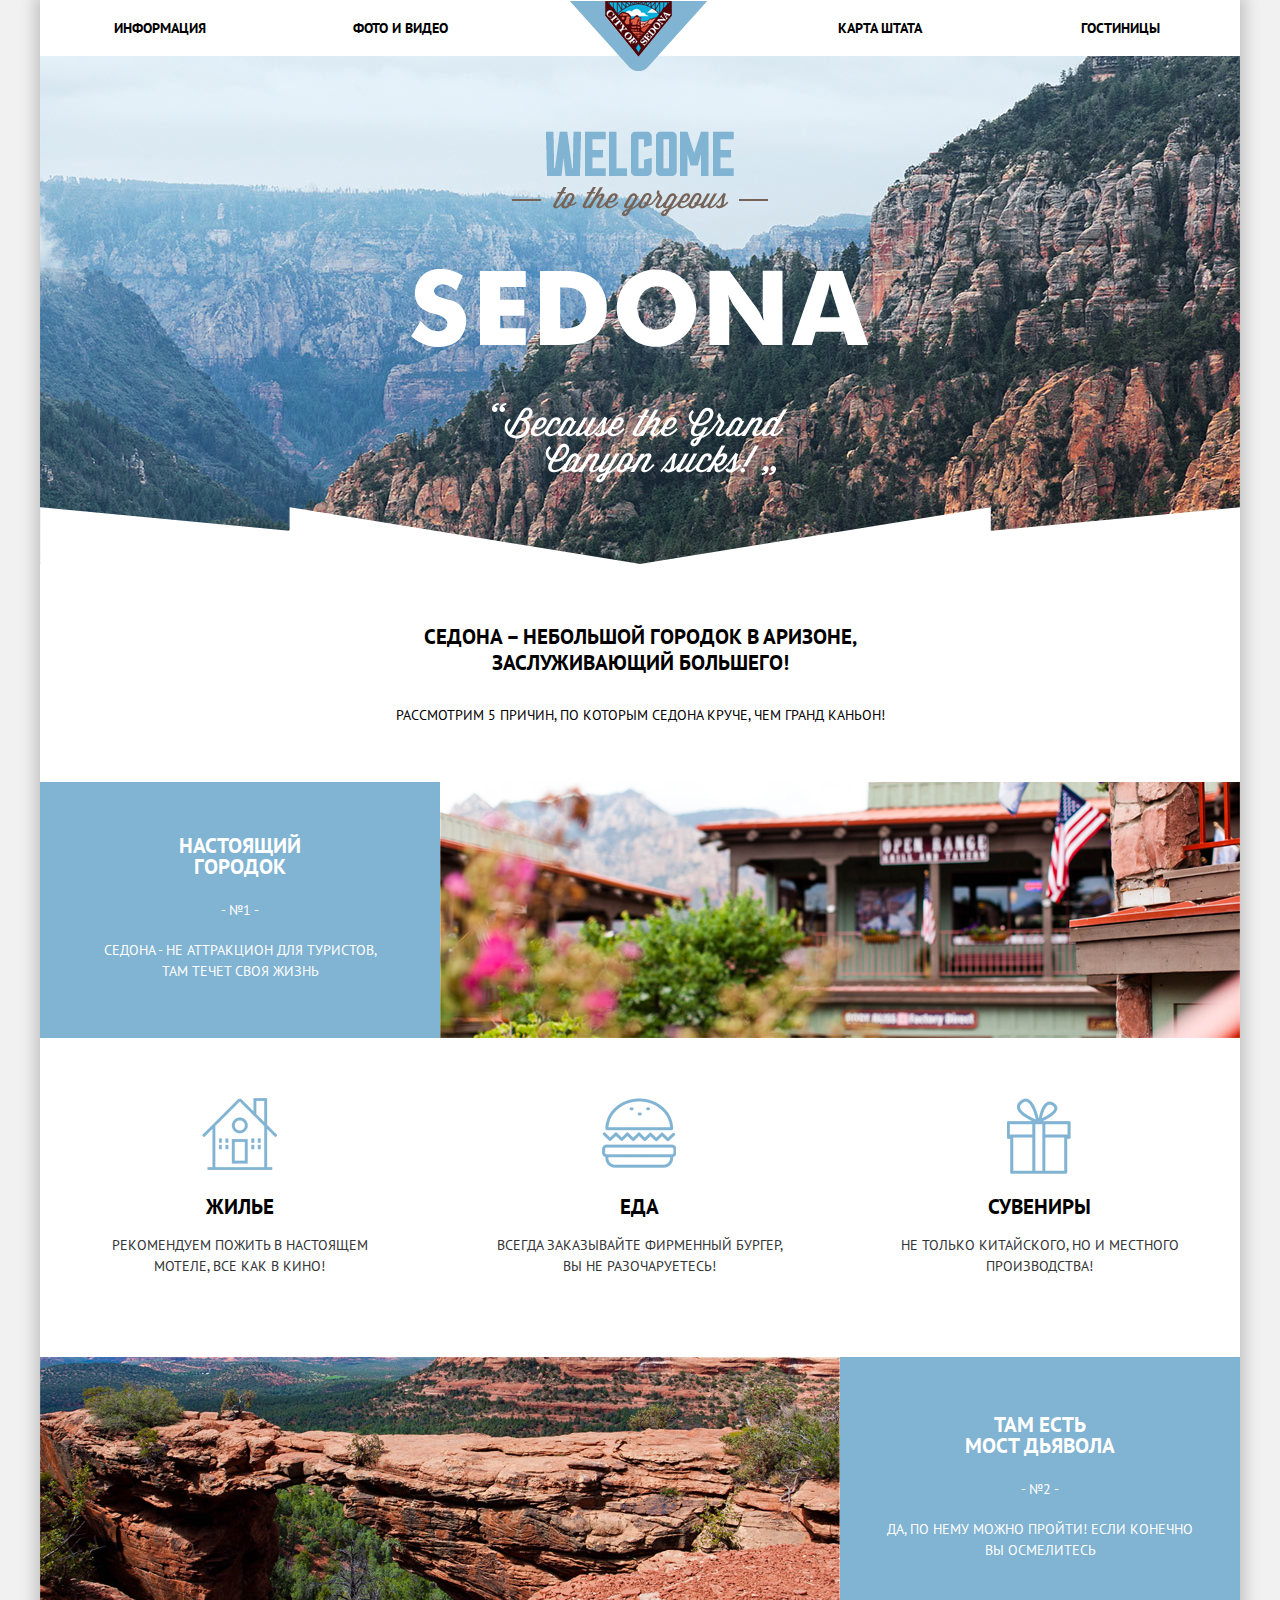
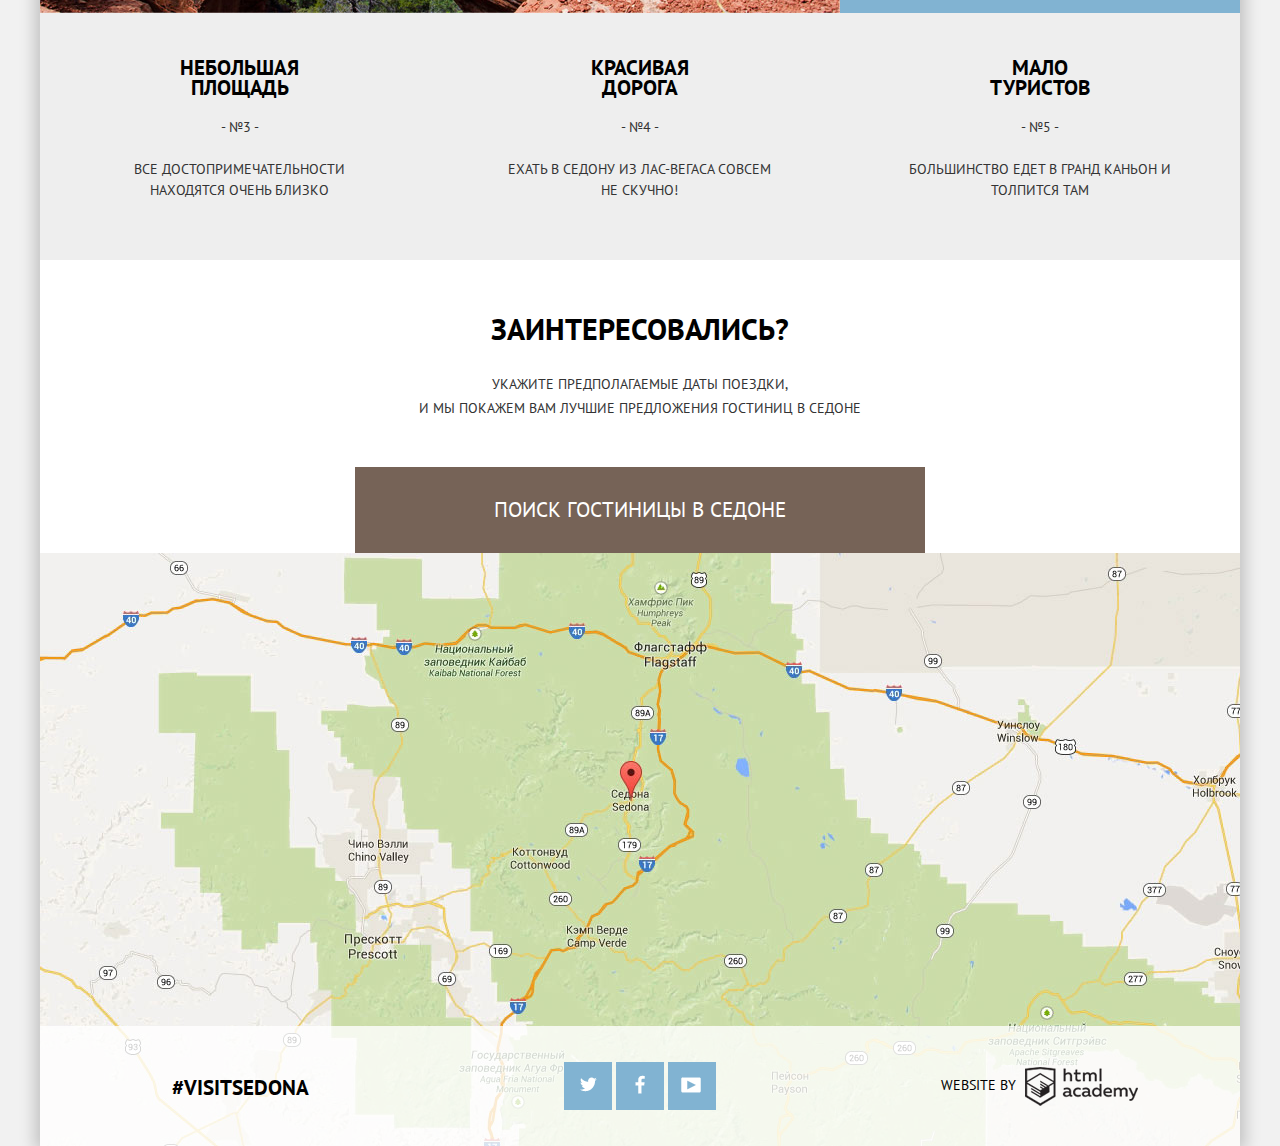
==== commit 93815379: "Исправление ошибок" ====
--- a/index.html
+++ b/index.html
@@ -37,8 +37,7 @@
       </div>
     </div>
     <div class="name clearfix">
-      <h1>Седона – небольшой городок в Аризоне,<br>
-        заслуживающий большего!</h1>
+      <h1>Седона – небольшой городок в Аризоне, заслуживающий большего!</h1>
 
       <p>Рассмотрим 5 причин, по которым Седона круче, чем Гранд Каньон!</p>
     </div>
@@ -58,21 +57,21 @@
     <div class="advantages-main">
       <ul class="advantages clearfix">
         <li class="advantages-item">
-          <img src="img/house.png" alt="house" width="75" height="72">
+          <div class="advantages-house"></div>
 
           <h3>Жилье</h3>
 
           <p>Рекомендуем пожить в настоящем мотеле, все как в кино!</p>
         </li>
         <li class="advantages-item">
-          <img src="img/food.png" alt="food" width="74" height="70">
+          <div class="advantages-food"></div>
 
           <h3>Еда</h3>
 
           <p>Всегда заказывайте фирменный бургер, вы не разочаруетесь!</p>
         </li>
         <li class="advantages-item">
-          <img src="img/souvenir.png" alt="souvenirs" width="64" height="76">
+          <div class="advantages-souvenir"></div>
 
           <h3>Сувениры</h3>
 
@@ -130,13 +129,13 @@
           <form class="choose-form" action="#" method="post">
             <fieldset class="form-row">
               <label for="date-hotel">Дата заезда:</label>
-              <input type="text" id="date-hotel" name="date-hotel-in">
+              <input type="text" id="date-hotel" name="date-hotel-in" value="24 апреля 2016">
               <span class="icon-calendar"></span>
             </fieldset>
 
             <fieldset class="form-row">
               <label for="date-hotel-out">Дата выезда:</label>
-              <input type="text" id="date-hotel-out" name="date-hotel-out">
+              <input type="text" id="date-hotel-out" name="date-hotel-out" value="4 июля 2016">
               <span class="icon-calendar"></span>
             </fieldset>
 
@@ -144,13 +143,13 @@
               <div class="counter-left">
                 <label for="adult">Взрослые:</label>
                 <button class="button-min">-</button>
-                <input type="text" id="adult">
+                <input type="text" id="adult" value="2">
                 <button class="button-max">+</button>
               </div>
               <div class="counter-right">
                 <label for="child" class="counter-right-label">Дети:</label>
                 <button class="button-min">-</button>
-                <input type="text" id="child">
+                <input type="text" id="child" value="0">
                 <button class="button-max">+</button>
               </div>
             </div>
--- a/css/style.css
+++ b/css/style.css
@@ -1,1113 +1,1183 @@
 body {
-    font-family: "PT Sans", "Arial", sans-serif;
-    font-size: 14px;
-    line-height: 21px;
-    background: #f1f1f1;
-    text-transform: uppercase;
-    text-align: center;
+  font-family: "PT Sans", "Arial", sans-serif;
+  font-size: 14px;
+  line-height: 21px;
+  background: #f1f1f1;
+  text-transform: uppercase;
+  text-align: center;
 }
 
 .wrapper {
-    box-shadow: 0 0 15px 5px rgba(0, 1, 1, 0.2);
-    background-color: #ffffff;
+  box-shadow: 0 0 15px 5px rgba(0, 1, 1, 0.2);
+  background-color: #ffffff;
 }
 
 h1 {
-    font-weight: bold;
-    font-size: 21px;
-    padding-bottom: 12px;
-    line-height: 26px;
+  font-weight: bold;
+  font-size: 21px;
+  padding-bottom: 12px;
+  line-height: 26px;
+  width: 440px;
+  margin-right: auto;
+  margin-left: auto;
 }
 
 h2 {
-    font-size: 21px;
-    font-weight: bold;
-    padding-bottom: 5px;
-    line-height: 21px;
-    padding-top: 40px;
+  font-size: 21px;
+  font-weight: bold;
+  padding-bottom: 5px;
+  line-height: 21px;
+  padding-top: 40px;
 }
 
 h3 {
-    font-size: 21px;
-    font-weight: bold;
+  font-size: 21px;
+  font-weight: bold;
 }
 
 ul {
-    font-size: 0;
-    margin: 0;
-    padding: 0;
+  font-size: 0;
+  margin: 0;
+  padding: 0;
 }
 
 p {
-    font-size: 14px;
-    line-height: 21px;
+  font-size: 14px;
+  line-height: 21px;
 }
 
 a {
-    line-height: 26px;
+  line-height: 26px;
 }
 
 .container {
-    margin: auto;
-    padding: 0;
-    width: 1200px;
-    position: relative;
+  margin: auto;
+  padding: 0;
+  width: 1200px;
+  position: relative;
 }
 
 .clearfix:after {
-    content: '';
-    clear: both;
-    display: table;
+  content: "";
+  clear: both;
+  display: table;
 }
 
 .main-navigation li {
-    display: inline-block;
-    float: left;
-    vertical-align: top;
-    width: 20%;
-    font-size: 14px;
-    font-weight: bold;
-    padding: 15px 0;
+  display: inline-block;
+  text-align: top;
+  vertical-align: top;
+  float: left;
+  width: 20%;
+  font-size: 14px;
+  font-weight: bold;
+  padding: 15px 0;
 }
 
 .main-navigation a {
-    text-decoration: none;
-    color: #000000;
+  text-decoration: none;
+  color: #000000;
 }
 
 .main-navigation a:hover {
-    color: #81b3d2;
+  color: #81b3d2;
 }
 
 .main-navigation a:after:hover {
-    opacity: 0.3;
+  opacity: 0.3;
 }
 
 .main-navigation a:active {
-    color: #766357;
+  color: #766357;
 }
 
 .main-navigation a:active:hover {
-    color: #604e43;
+  color: #604e43;
 }
 
 .main-navigation a:active:after {
-    opacity: 0.3;
+  opacity: 0.3;
 }
 
 header ul li:nth-child(3),
 header ul li:last-child {
-    float: right;
+  float: right;
 }
 
 .logo {
-    position: absolute;
-    bottom: 0;
-    left: 50%;
-    margin-left: -70px;
-    z-index: 2;
-    top: 1px;
-    width: 138px;
-    height: 70px;
+  position: absolute;
+  bottom: 0;
+  left: 50%;
+  margin-left: -70px;
+  z-index: 2;
+  top: 1px;
+  width: 138px;
+  height: 70px;
 }
 
 .logo a {
-    padding: 0;
+  padding: 0;
 }
 
 .img-bg {
-    background-image: url(../img/front.jpg);
-    background-repeat: no-repeat;
-    background-position: bottom center;
-    position: relative;
-    margin-bottom: 60px;
-    z-index: 1;
+  background-color: #305060;
+  background-image: url(../img/front.jpg);
+  background-repeat: no-repeat;
+  background-position: bottom center;
+  position: relative;
+  margin-bottom: 60px;
+  z-index: 1;
 }
 
 .img-bg:after {
-    content: '';
-    position: absolute;
-    bottom: 0;
-    left: 0;
-    width: 100%;
-    height: 57px;
-    background-image: url(../img/front.png);
-    background-repeat: no-repeat;
-    background-position: center;
+  content: "";
+  position: absolute;
+  bottom: 0;
+  left: 0;
+  width: 100%;
+  height: 57px;
+  background-image: url(../img/front.png);
+  background-repeat: no-repeat;
+  background-position: center;
 }
 
 .img-bg-logo {
-    text-align: center;
-    padding: 75px 0;
+  text-align: center;
+  padding: 75px 0;
 }
 
 .name {
-    display: inline;
-    line-height: 26px;
+  display: inline;
+  line-height: 26px;
 }
 
 .name p {
-    line-height: 26px;
+  line-height: 26px;
 }
 
 .img-town {
-    float: right;
-    width: 800px;
-    height: 256px;
+  float: right;
+  width: 800px;
+  height: 256px;
 }
 
 .town {
-    margin-top: 40px;
-    background: #81b3d2;
-    margin-bottom: 20px;
+  margin-top: 40px;
+  background: #81b3d2;
+  margin-bottom: 20px;
 }
 
 .town-text {
-    float: left;
-    width: 286px;
-    color: #ffffff;
-    padding-left: 57px;
+  float: left;
+  width: 286px;
+  color: #ffffff;
+  padding-left: 57px;
 }
 
 .town-text-title {
-    font-size: 21px;
-    font-weight: bold;
-    padding-bottom: 5px;
-    line-height: 21px;
-    padding-top: 36px;
+  font-size: 21px;
+  font-weight: bold;
+  padding-bottom: 5px;
+  line-height: 21px;
+  padding-top: 36px;
 }
 
 .town-text p {
-    padding-bottom: 5px;
+  padding-bottom: 5px;
 }
 
 .advantages-item {
-    float: left;
-    width: 33.33%;
-    padding-top: 40px;
-    margin-bottom: 63px;
+  float: left;
+  width: 33.33%;
+  padding-top: 40px;
+  margin-bottom: 66px;
+}
+
+.advantages-item h3{
+  margin-bottom: 18px;
 }
 
 .advantages-item p {
-    color: #333333;
-    padding-left: 55px;
-    padding-right: 55px;
+  color: #333333;
+  padding-left: 55px;
+  padding-right: 55px;
+}
+
+.advantages-house{
+  background: #ffffff url(../img/house.png) no-repeat;
+  width: 75px; 
+  height: 72px;
+  margin-left: auto;
+  margin-right: auto;
+  padding-bottom: 5px;
+}
+
+.advantages-food{
+  background: #ffffff url(../img/food.png) no-repeat;
+  width: 75px; 
+  height: 72px;
+  margin-left: auto;
+  margin-right: auto;
+  padding-bottom: 5px;
+}
+
+.advantages-souvenir{
+  background: #ffffff url(../img/souvenir.png) no-repeat;
+  width: 65px; 
+  height: 72px;
+  margin-left: auto;
+  margin-right: auto;
+  padding-bottom: 5px;
 }
 
 .bridge-img {
-    float: left;
-    width: 800px;
-    height: 256px;
+  float: left;
+  width: 800px;
+  height: 256px;
 }
 
 .bridge {
-    background: #81b3d2;
+  background: #81b3d2;
 }
 
 .bridge-text {
-    float: right;
-    width: 320px;
-    color: #ffffff;
-    padding-right: 40px;
+  float: right;
+  width: 320px;
+  color: #ffffff;
+  padding-right: 40px;
 }
 
 .bridge-text p {
-    padding-bottom: 5px;
+  padding-bottom: 5px;
 }
 
 .advantages2-main {
-    background-color: #eeeeee;
+  background-color: #eeeeee;
 }
 
 .advantages2-item {
-    padding-top: 45px;
-    float: left;
-    width: 33.33%;
-    padding-bottom: 45px;
+  padding-top: 45px;
+  float: left;
+  width: 33.33%;
+  padding-bottom: 45px;
 }
 
 .advantages2-title {
-    margin-top: 0;
-    margin-bottom: 19px;
-    line-height: 20px;
+  margin-top: 0;
+  margin-bottom: 19px;
+  line-height: 20px;
 }
 
 .advantages2-numb {
-    margin-top: 0;
-    margin-bottom: 21px;
+  margin-top: 0;
+  margin-bottom: 21px;
 }
 
 .advantages2-descr {
-    margin-top: 0;
-    padding-right: 60px;
-    padding-left: 60px;
+  margin-top: 0;
+  padding-right: 60px;
+  padding-left: 60px;
 }
 
 .advantages2-item p {
-    color: #333333;
+  color: #333333;
 }
 
 .filters {
-    background-image: url(../img/image3.jpg);
-    background-repeat: no-repeat;
-    background-position: center top;
-    position: relative;
-    min-height: 218px;
-    margin-left: auto;
-    margin-right: auto;
+  background-color: #3a5a6f;
+  background-image: url(../img/image3.jpg);
+  background-repeat: no-repeat;
+  background-position: center top;
+  position: relative;
+  min-height: 218px;
+  margin-left: auto;
+  margin-right: auto;
 }
 
 .infrastructure {
-    float: left;
-    width: 255px;
-    color: #ffffff;
-    text-align: left;
-    padding-left: 70px;
+  float: left;
+  width: 255px;
+  color: #ffffff;
+  text-align: left;
+  padding-left: 70px;
 }
 
 .filters h3 {
-    padding-top: 10px;
-    font-size: 16px;
-    line-height: 21px;
-    margin-bottom: 25px;
+  padding-top: 10px;
+  font-size: 16px;
+  line-height: 21px;
+  margin-bottom: 26px;
 }
 
 .type-house {
-    float: left;
-    width: 163px;
-    color: #ffffff;
-    margin-right: 120px;
-    text-align: left;
+  float: left;
+  width: 163px;
+  color: #ffffff;
+  margin-right: 120px;
+  text-align: left;
 }
 
 input[type="checkbox"] {
-    display: none;
+  display: none;
 }
 
 input[type="checkbox"] + label span {
-    display: inline-block;
-    vertical-align: top;
-    width: 23px;
-    height: 23px;
-    margin: -2px 16px 24px 1px;
-    background-image: url(../img/sprite.png);
-    background-repeat: no-repeat;
-    background-position: -338px -5px;
-    cursor: pointer;
+  display: inline-block;
+  text-align: center;
+  vertical-align: top;
+  width: 23px;
+  height: 23px;
+  margin: -2px 16px 24px 1px;
+  background-image: url(../img/sprite.png);
+  background-repeat: no-repeat;
+  background-position: -338px -5px;
+  cursor: pointer;
 }
 
 input[type="checkbox"]:hover + label span {
-    background-position: -338px -5px;
-}
-
-input[type="checkbox"]:hover:disabled + label span {
-    background-position: -338px -5px;
-    opacity: 0.5;
+  background-position: -338px -5px;
+}
+
+input[type="checkbox"]:disabled:hover + label span {
+  background-position: -785px -5px;
 }
 
 input[type="checkbox"]:checked + label span {
-    background-position: -376px -6px;
-}
-
-input[type="checkbox"]:checked:disabled + label span {
-    background-position: -376px -6px;
-    opacity: 0.3;
+  background-position: -376px -6px;
+}
+
+input[type="checkbox"]:checked:disabled+ label span {
+  background-position: -719px -6px;
 }
 
 .filter-range {
-    margin-left: 190px;
-    margin-right: 72px;
-    margin-top: 25px;
-    float: left;
-    width: 330px;
-    color: #ffffff;
-    text-transform: uppercase;
+  margin-left: 190px;
+  margin-right: 72px;
+  margin-top: 27px;
+  float: left;
+  width: 330px;
+  color: #ffffff;
+  text-transform: uppercase;
 }
 
 .filter-range-title {
-    margin-bottom: 12px;
-    font-weight: 600;
-    font-size: 16px;
-    line-height: 21px;
-    text-align: left;
+  margin-bottom: 12px;
+  font-weight: 600;
+  font-size: 16px;
+  line-height: 21px;
+  text-align: left;
 }
 
 .price-controls {
-    margin-left: 10px;
-    position: relative;
-    height: 33px;
-    margin-bottom: 20px;
-    font-size: 0;
-    border: 2px solid #ffffff;
-    border-radius: 2px;
+  margin-left: 10px;
+  position: relative;
+  height: 33px;
+  margin-bottom: 20px;
+  font-size: 0;
+  border: 2px solid #ffffff;
+  border-radius: 2px;
 }
 
 .price-controls:after {
-    content: "";
-    position: absolute;
-    top: 50%;
-    left: 50%;
-    width: 2px;
-    height: 22px;
-    background: #ffffff;
-    transform: translate(-50%, -50%);
+  content: "";
+  position: absolute;
+  top: 50%;
+  left: 50%;
+  width: 2px;
+  height: 22px;
+  background: #ffffff;
+  transform: translate(-50%, -50%);
 }
 
 .price-controls label {
-    display: inline-block;
-    height: 30px;
-    padding-top: 2px;
-    font-size: 14px;
-    line-height: 21px;
-    vertical-align: middle;
-    cursor: pointer;
+  display: inline-block;
+  text-align: center;
+  height: 30px;
+  padding-top: 2px;
+  font-size: 14px;
+  line-height: 21px;
+  vertical-align: middle;
+  cursor: pointer;
 }
 
 .price-controls .max-price {
-    width: 112px;
-    padding-left: 42px;
+  width: 112px;
+  padding-left: 42px;
 }
 
 .price-controls .min-price {
-    width: 112px;
-    padding-left: 50px;
+  width: 112px;
+  padding-left: 50px;
 }
 
 .price-controls input {
-    width: 60px;
-    height: 30px;
-    position: relative;
-    top: -2px;
-    vertical-align: middle;
-    border: none;
-    background-color: transparent;
-    color: #ffffff;
+  width: 60px;
+  height: 30px;
+  position: relative;
+  top: -2px;
+  vertical-align: middle;
+  border: none;
+  background-color: transparent;
+  color: #ffffff;
 }
 
 .sorter-left a {
-    width: 50px;
-    margin: 0;
-    color: inherit;
-    height: 33px;
-    font: inherit;
-    background: none;
-    border: none;
+  width: 50px;
+  margin: 0;
+  color: inherit;
+  height: 33px;
+  font: inherit;
+  background: none;
+  border: none;
 }
 
 .sorter-left a.active,
 .sorter-left a.active:hover,
 .sorter-left a.active:active {
-    color: #81b3d2;
-    text-decoration: none;
-    border-bottom: none;
+  color: #81b3d2;
+  text-decoration: none;
+  border-bottom: none;
 }
 
 .range-controls .scale {
-    margin-left: 15px;
-    height: 2px;
-    background: rgba(255, 255, 255, 0.3);
+  margin-left: 15px;
+  height: 2px;
+  background: rgba(255, 255, 255, 0.3);
 }
 
 .range-controls .bar {
-    width: 80%;
-    height: 2px;
-    background: #ffffff;
+  width: 80%;
+  height: 2px;
+  background: #ffffff;
 }
 
 .range-toggle {
-    margin-left: 30px;
-    position: absolute;
-    top: 105px;
-    left: 780px;
-    width: 4px;
-    height: 4px;
-    background: #ababab;
-    border: 8px solid #ffffff;
-    border-radius: 50%;
-    box-shadow: 0 2px 1px 0 rgba(0, 1, 1, 0.2);
-    cursor: pointer;
+  margin-left: 30px;
+  position: absolute;
+  top: 105px;
+  left: 780px;
+  width: 4px;
+  height: 4px;
+  background: #ababab;
+  border: 8px solid #ffffff;
+  border-radius: 50%;
+  box-shadow: 0 2px 1px 0 rgba(0, 1, 1, 0.2);
+  cursor: pointer;
 }
 
 .range-toggle:hover {
-    background: #1c4f80;
+  background: #1c4f80;
 }
 
 .range-toggle-max {
-    left: 1030px;
+  left: 1030px;
 }
 
 .sorting li {
-    display: inline-block;
-    vertical-align: top;
-    width: 20%;
-    font-size: 12px;
-    line-height: 18px;
+  display: inline-block;
+  text-align: top;
+  vertical-align: top;
+  width: 20%;
+  font-size: 12px;
+  line-height: 18px;
 }
 
 .sorting a {
-    display: block;
-    padding: 15px;
-    text-decoration: none;
-    color: #000000;
+  display: block;
+  padding: 15px;
+  text-decoration: none;
+  color: #000000;
 }
 
 .btn-transparent {
-    display: block;
-    margin: 30px auto;
-    padding: 6px 30px;
-    font-size: 14px;
-    line-height: 21px;
-    color: #ffffff;
-    text-transform: uppercase;
-    background: transparent;
-    border: 2px solid #ffffff;
-    border-radius: 2px;
-    cursor: pointer;
+  display: block;
+  margin: 30px auto;
+  padding: 6px 30px;
+  font-size: 14px;
+  line-height: 21px;
+  color: #ffffff;
+  text-transform: uppercase;
+  background: transparent;
+  border: 2px solid #ffffff;
+  border-radius: 2px;
+  cursor: pointer;
 }
 
 .btn-transparent:hover {
-    color: #000000;
-    background: #ffffff;
+  color: #000000;
+  background: #ffffff;
 }
 
 .sorter {
-    box-sizing: border-box;
-    border-bottom: 1px solid #e5e5e5;
-    padding: 29px 72px;
-    text-align: left;
-    padding-bottom: 10px;
+  box-sizing: border-box;
+  border-bottom: 1px solid #e5e5e5;
+  padding: 29px 72px;
+  text-align: left;
+  padding-bottom: 16px;
 }
 
 .sorter-left {
-    display: inline-block;
-    float: left;
-    padding-bottom: 15px;
+  display: inline-block;
+  text-align: top;
+  float: left;
+  padding-bottom: 15px;
 }
 
 .find {
-    padding-right: 45px;
-    font-size: 21px;
-    line-height: 26px;
-    font-weight: bold;
+  padding-right: 45px;
+  font-size: 21px;
+  line-height: 26px;
+  font-weight: bold;
 }
 
 .sort {
-    padding-right: 37px;
-    font-size: 12px;
-    line-height: 18px;
+  padding-right: 35px;
+  font-size: 12px;
+  line-height: 18px;
 }
 
 .sorter-left a {
-    color: #b2b2b2;
-    margin-right: 30px;
-    text-decoration: none;
-    line-height: 18px;
-    font-size: 12px;
-    border-bottom: 1px dashed #81b3d2;
+  color: #b2b2b2;
+  margin-right: 30px;
+  text-decoration: none;
+  line-height: 18px;
+  font-size: 12px;
+  border-bottom: 1px dotted #81b3d2;
 }
 
 .sorter-left a:hover {
-    color: #81b3d2;
-    border-bottom: 1px dashed #81b3d2;
+  color: #81b3d2;
+  border-bottom: 1px dotted #81b3d2;
 }
 
 .sorter-left a:active {
-    color: #000000;
-    border-bottom: none;
+  color: #000000;
+  border-bottom: none;
 }
 
 .sorter-right {
-    float: right;
-    text-align: right;
+  float: right;
+  text-align: right;
 }
 
 .sorter-right a {
-    display: inline-block;
-    text-decoration: none;
-    line-height: 18px;
-    font-size: 0;
-    vertical-align: middle;
-    margin-left: 9px;
+  display: inline-block;
+  text-align: center;
+  text-decoration: none;
+  line-height: 18px;
+  font-size: 0;
+  vertical-align: middle;
+  margin-left: 9px;
+  margin-top: 5px;
 }
 
 .icon-up {
-    width: 0;
-    height: 0;
-    border-left: 5px solid transparent;
-    border-right: 5px solid transparent;
-    border-bottom: 10px solid #cccccc;
+  width: 0;
+  height: 0;
+  border-left: 5px solid transparent;
+  border-right: 5px solid transparent;
+  border-bottom: 10px solid #cccccc;
 }
 
 .icon-down {
-    width: 0;
-    height: 0;
-    border-left: 5px solid transparent;
-    border-right: 5px solid transparent;
-    border-top: 10px solid #cccccc;
+  width: 0;
+  height: 0;
+  border-left: 5px solid transparent;
+  border-right: 5px solid transparent;
+  border-top: 10px solid #cccccc;
 }
 
 .icon-up:hover {
-    border-bottom: 10px solid #000000;
+  border-bottom: 10px solid #000000;
 }
 
 .icon-down:hover {
-    border-top: 10px solid #000000;
+  border-top: 10px solid #000000;
 }
 
 .icon-up:active {
-    border-bottom: 10px solid #81b3d2;
+  border-bottom: 10px solid #81b3d2;
 }
 
 .icon-down:active {
-    border-top: 10px solid #81b3d2;
+  border-top: 10px solid #81b3d2;
 }
 
 .hotels {
-    box-sizing: border-box;
-    border-bottom: 1px solid #e5e5e5;
-    padding-top: 31px;
-    padding-bottom: 25px;
-    padding-left: 72px;
+  box-sizing: border-box;
+  border-bottom: 1px solid #e5e5e5;
+  padding-top: 26px;
+  padding-bottom: 25px;
+  padding-left: 72px;
 }
 
 .hotels:last-child {
-    margin-bottom: 25px;
+  margin-bottom: 25px;
 }
 
 .hotel {
-    float: left;
-    width: 700px;
-    text-align: left;
-    padding-left: 30px;
+  float: left;
+  width: 700px;
+  text-align: left;
+  padding-left: 30px;
 }
 
 .hotel-name {
-    display: inline-block;
-    width: 786px;
-    text-decoration: none;
-    font-size: 21px;
-    line-height: 26px;
-    font-weight: bold;
-    padding: 0;
-    margin: 0;
-    padding-bottom: 5px;
-    color: #000000;
+  display: inline-block;
+  text-align: top;
+  vertical-align: top;
+  width: 786px;
+  text-decoration: none;
+  font-size: 21px;
+  line-height: 26px;
+  font-weight: bold;
+  padding: 0;
+  margin: 0;
+  padding-bottom: 5px;
+  color: #000000;
 }
 
 .hotel-name:hover {
-    color: #81b3d2;
+  color: #81b3d2;
 }
 
 .hotel-name:active {
-    color: #000000;
-    opacity: 0.3;
+  color: #000000;
+  opacity: 0.3;
 }
 
 .type {
-    display: inline-block;
-    width: 115px;
-    cursor: default;
+  display: inline-block;
+  text-align: top;
+  width: 115px;
+  cursor: default;
 }
 
 .detail {
-    margin-top: 12px;
-    margin-right: 2px;
-    padding: 3px 1px;
-    display: inline-block;
-    color: #ffffff;
-    text-decoration: none;
-    font-size: 14px;
-    line-height: 21px;
-    font-weight: bold;
-    background-color: #81b3d2;
-    width: 110px;
-    text-align: center;
+  margin-top: 12px;
+  margin-right: 2px;
+  padding: 3px 1px;
+  display: inline-block;
+  color: #ffffff;
+  text-decoration: none;
+  font-size: 14px;
+  line-height: 21px;
+  font-weight: bold;
+  background-color: #81b3d2;
+  width: 110px;
+  text-align: center;
 }
 
 .detail:hover {
-    background-color: #669ec0;
+  background-color: #669ec0;
 }
 
 .detail:active {
-    background-color: #5496bd;
-    color: #88b6d1;
+  background-color: #5496bd;
+  color: #88b6d1;
 }
 
 .reserved {
-    margin-top: 12px;
-    margin-right: 2px;
-    padding: 3px 1px;
-    display: inline-block;
-    color: #ffffff;
-    text-decoration: none;
-    font-size: 14px;
-    line-height: 21px;
-    font-weight: bold;
-    background-color: #766357;
-    width: 140px;
-    text-align: center;
+  margin-top: 12px;
+  margin-right: 2px;
+  padding: 3px 1px;
+  display: inline-block;
+  color: #ffffff;
+  text-decoration: none;
+  font-size: 14px;
+  line-height: 21px;
+  font-weight: bold;
+  background-color: #766357;
+  width: 140px;
+  text-align: center;
 }
 
 .reserved:hover {
-    background-color: #604e43;
+  background-color: #604e43;
 }
 
 .reserved:active {
-    background-color: #503e33;
-    color: #857871;
+  background-color: #503e33;
+  color: #857871;
 }
 
 .hotel-img {
-    float: left;
-    width: 135px;
-    min-height: 90px;
+  float: left;
+  width: 135px;
+  min-height: 90px;
+  padding-top: 4px;
 
 }
 
 .rating {
-    display: inline-block;
-    float: right;
-    width: 120px;
-    margin-right: 72px;
+  display: inline-block;
+  text-align: top;
+  float: right;
+  width: 120px;
+  margin-right: 72px;
 }
 
 .rating span {
-    background-color: #f2f2f2;
-    font-size: 14px;
-    line-height: 21px;
-    color: #666666;
-    padding: 5px 15px;
+  background-color: #f2f2f2;
+  font-size: 14px;
+  line-height: 21px;
+  color: #666666;
+  padding: 5px 15px;
 }
 
 .stars {
-    font-size: 0;
-    display: inline-block;
-    float: right;
-    width: 120px;
-    background: url(../img/sprite.png) no-repeat;
-    background-position: -395px -50px;
-    padding-bottom: 50px;
+  font-size: 0;
+  display: inline-block;
+  text-align: center;
+  float: right;
+  width: 120px;
+  background: url(../img/sprite.png) no-repeat;
+  background-position: -395px -50px;
+  padding-bottom: 50px;
 }
 
 .stars2 {
-    font-size: 0;
-    display: inline-block;
-    float: right;
-    width: 120px;
-    background: url(../img/sprite.png) no-repeat;
-    background-position: -520px -50px;
-    padding-bottom: 50px;
+  font-size: 0;
+  display: inline-block;
+  text-align: center;
+  float: right;
+  width: 120px;
+  background: url(../img/sprite.png) no-repeat;
+  background-position: -520px -50px;
+  padding-bottom: 50px;
 }
 
 .stars3 {
-    font-size: 0;
-    display: inline-block;
-    float: right;
-    width: 120px;
-    background: url(../img/sprite.png) no-repeat;
-    background-position: -715px -50px;
-    padding-bottom: 45px;
+  font-size: 0;
+  display: inline-block;
+  text-align: center;
+  float: right;
+  width: 120px;
+  background: url(../img/sprite.png) no-repeat;
+  background-position: -715px -50px;
+  padding-bottom: 45px;
 }
 
 .date {
-    margin-left: auto;
-    margin-right: auto;
-    width: 1200px;
+  margin-left: auto;
+  margin-right: auto;
+  width: 1200px;
 }
 
 .date h2 {
-    font-size: 30px;
-    line-height: 24px;
-    padding-bottom: 5px;
-    padding-top: 30px;
+  font-size: 30px;
+  line-height: 24px;
+  padding-bottom: 6px;
+  padding-top: 32px;
 }
 
 .date p {
-    color: #333333;
-    line-height: 24px;
-    padding-bottom: 33px;
+  color: #333333;
+  line-height: 24px;
+  padding-bottom: 33px;
 }
 
 .choose-hotel {
-    position: relative;
-    text-align: center;
+  position: relative;
+  text-align: center;
 }
 
 .choose-hotel-title {
-    width: 510px;
-    background-color: #766357;
+  width: 510px;
+  background-color: #766357;
 }
 
 .choose-hotel a {
-    padding: 30px;
-    display: inline-block;
-    color: #ffffff;
-    text-decoration: none;
-    font-size: 21px;
-    line-height: 26px;
+  padding: 30px;
+  display: inline-block;
+  text-align: top;
+  color: #ffffff;
+  text-decoration: none;
+  font-size: 21px;
+  line-height: 26px;
 }
 
 .choose-hotel-popup {
-    margin-left: auto;
-    margin-right: auto;
-    width: 570px;
-    background-color: #ffffff;
-    padding: 50px 0 23px;
-    position: absolute;
-    top: 100%;
-    min-height: 320px;
-    animation: movement 1.5s;
-    left: 26.3%;
+  margin-left: auto;
+  margin-right: auto;
+  width: 570px;
+  background-color: #ffffff;
+  padding: 50px 0 23px;
+  position: absolute;
+  top: 100%;
+  min-height: 320px;
+  animation: movement 1.5s;
+  left: 26.3%;
 }
 
 @keyframes movement {
-    from {
-        transform: translateY(-30%);
-    }
-    0% {
-        opacity: 0;
-    }
-    20% {
-        opacity: 0.2;
-    }
-    40% {
-        opacity: 0.4;
-    }
-    60% {
-        opacity: 0.6;
-    }
-    80% {
-        opacity: 0.8;
-    }
-    100% {
-        opacity: 1;
-    }
+  from {
+    transform: translateY(-30%);
+  }
+  0% {
+    opacity: 0;
+  }
+  20% {
+    opacity: 0.2;
+  }
+  40% {
+    opacity: 0.4;
+  }
+  60% {
+    opacity: 0.6;
+  }
+  80% {
+    opacity: 0.8;
+  }
+  100% {
+    opacity: 1;
+  }
 }
 
 .form-row {
-    position: relative;
-    border: none;
-    margin-right: 10px;
-    margin-left: 10px;
-    font-size: 14px;
-    line-height: 26px;
-    color: #000000;
-    text-transform: uppercase;
-    font-weight: bold;
-    margin-bottom: 28px;
-    padding-bottom: 0;
+  position: relative;
+  border: none;
+  margin-right: 10px;
+  margin-left: 10px;
+  font-size: 14px;
+  line-height: 26px;
+  color: #000000;
+  text-transform: uppercase;
+  font-weight: bold;
+  margin-bottom: 24px;
+  padding-bottom: 0;
+  padding-top: 7px;
 }
 
 .form-row input {
-    width: 310px;
-    min-height: 30px;
-    padding: 0 15px;
-    margin-left: 19px;
-    background-color: #f2f2f2;
-    outline: none;
-    border: 2px solid #ebebeb;
+  width: 321px;
+  min-height: 33px;
+  padding: 0 10px;
+  margin-left: 19px;
+  background-color: #f2f2f2;
+  outline: none;
+  border: 2px solid #ebebeb;
+  font-size: 14px;
+  text-transform: uppercase;
+  line-height: 26px;
+  font-weight: bold;
+}
+
+.counters input{
+  font-size: 14px;
+  text-transform: uppercase;
+  line-height: 26px;
+  font-weight: bold;
+  text-align: center;
 }
 
 .form-row span {
-    display: inline-block;
-    position: absolute;
-    width: 32px;
-    height: 32px;
-    background-color: #f2f2f2;
-    z-index: 1;
-    vertical-align: top;
-    content: "";
-    top: 5px;
-    left: 463px;
-    background-image: url(../img/sprite.png);
-    background-repeat: no-repeat;
-    background-position: -547px 0px;
-    cursor: pointer;
+  display: inline-block;
+  text-align: top;
+  position: absolute;
+  width: 32px;
+  height: 31px;
+  z-index: 1;
+  vertical-align: top;
+  content: "";
+  top: 10px;
+  left: 463px;
+  background-image: url(../img/sprite.png);
+  background-repeat: no-repeat;
+  background-position: -543px -3px;
+  cursor: pointer;
 }
 
 .form-row input:hover {
-    background-color: #ebebeb;
+  background-color: #ebebeb;
 }
 
 .form-row input:active {
-    background-color: #ffffff;
+  background-color: #ffffff;
+}
+
+.form-row input:focus {
+  background-color: #ffffff;
 }
 
 .form-row span:hover {
-    background-color: #ebebeb;
-    background-image: url(../img/sprite.png);
-    background-repeat: no-repeat;
-    background-position: -472px 3px;
+  background-image: url(../img/sprite.png);
+  background-repeat: no-repeat;
+  background-position: -470px -3px;
 }
 
 .form-row span:active {
-    background-image: url(../img/sprite.png);
-    background-repeat: no-repeat;
-    background-position: -475px -1px;
+  background-image: url(../img/sprite.png);
+  background-repeat: no-repeat;
+  background-position: -507px -1px;
 }
 
 .counters {
-    padding-top: 5px;
-    position: relative;
-    color: #000000;
-    font-weight: bold;
-    width: 570px;
-    box-sizing: border-box;
-    margin-bottom: 55px;
-    padding-left: 55px;
-    padding-right: 55px;
+  padding-top: 4px;
+  position: relative;
+  color: #000000;
+  font-weight: bold;
+  width: 570px;
+  box-sizing: border-box;
+  margin-bottom: 55px;
+  padding-left: 55px;
+  padding-right: 55px;
 }
 
 .counters label {
-    font-size: 14px;
-    vertical-align: middle;
-    display: inline-block;
-    width: 112px;
-    text-align: left;
+  font-size: 14px;
+  vertical-align: middle;
+  display: inline-block;
+  width: 112px;
+  text-align: left;
 }
 
 .counter-left {
-    float: left;
-    border: none;
-    font-size: 0;
+  float: left;
+  border: none;
+  font-size: 0;
 }
 
 .counter-right {
-    float: right;
-    font-size: 0;
+  float: right;
+  font-size: 0;
 }
 
 .counter-right label {
-    padding-left: 46px;
-    box-sizing: border-box;
+  padding-left: 46px;
+  box-sizing: border-box;
 }
 
 .counters input[type="text"] {
-    color: #000000;
-    width: 38px;
-    height: 36px;
-    font-size: 14px;
-    line-height: 26px;
-    background-color: #f2f2f2;
-    border: none;
-    cursor: pointer;
-    outline: 0;
-    vertical-align: middle;
+  color: #000000;
+  width: 38px;
+  height: 36px;
+  font-size: 14px;
+  line-height: 26px;
+  background-color: #f2f2f2;
+  border: none;
+  cursor: pointer;
+  outline: 0;
+  vertical-align: middle;
 }
 
 .button-min,
 .button-max {
-    height: 38px;
-    width: 38px;
-    font-size: 23px;
-    line-height: 26px;
-    background-color: #f2f2f2;
-    color: #a9a9a9;
-    cursor: pointer;
-    vertical-align: middle;
-    border: none;
+  height: 38px;
+  width: 38px;
+  font-size: 23px;
+  line-height: 26px;
+  background-color: #f2f2f2;
+  color: #a9a9a9;
+  cursor: pointer;
+  vertical-align: middle;
+  border: none;
+  text-transform: uppercase;
+  font-weight: bold;
+}
+
+.button-min{
+  font-size: 36px;
+  font-weight: normal;
+  padding-bottom: 2px;
 }
 
 .button-min:hover,
 .button-max:hover {
-    color: #000000;
+  color: #000000;
 }
 
 .button-min:active,
 .button-max:active {
-    color: #81b3d2;
-}
-
-.found button[type="submit"] {
-    width: 460px;
+  color: #81b3d2;
 }
 
 .found {
-    border: none;
-    display: inline-block;
-    margin-right: auto;
-    margin-left: auto;
-    padding: 15px 33px;
-    width: 450px;
-    font-weight: bold;
-    font-size: 14px;
-    line-height: 26px;
-    font-family: "PT Sans", "Arial", sans-serif;
-    vertical-align: top;
-    text-align: center;
-    color: #ffffff;
-    text-transform: uppercase;
-    font-size: 21px;
-    background-color: #81b3d2;
-    cursor: pointer;
+  border: none;
+  display: inline-block;
+  margin-right: auto;
+  margin-left: auto;
+  padding: 16px 35px;
+  width: 458px;
+  font-weight: bold;
+  font-size: 14px;
+  line-height: 26px;
+  font-family: "PT Sans", "Arial", sans-serif;
+  vertical-align: top;
+  text-align: center;
+  color: #ffffff;
+  text-transform: uppercase;
+  font-size: 21px;
+  background-color: #81b3d2;
+  cursor: pointer;
 }
 
 .found:hover {
-    background-color: #669ec0;
+  background-color: #669ec0;
 }
 
 .found:active {
-    background-color: #5496bd;
-    color: rgba(255, 255, 255, 0.3);
+  background-color: #5496bd;
+  color: rgba(255, 255, 255, 0.3);
 }
 
 .map {
-    width: 1200px;
-    min-height: 593px;
-    background: #ffffff url(../img/map.jpg) no-repeat;
-    margin-right: auto;
-    margin-left: auto;
+  width: 1200px;
+  min-height: 593px;
+  background: #cbdda9 url(../img/map.jpg) no-repeat;
+  margin-right: auto;
+  margin-left: auto;
 }
 
 .main-footer {
-    padding-top: 30px;
-    margin-top: -120px;
-    background-color: rgba(255, 255, 255, 0.8);
-    min-height: 90px;
+  padding-top: 30px;
+  margin-top: -120px;
+  background-color: rgba(255, 255, 255, 0.8);
+  min-height: 90px;
 }
 
 .main-footer2 {
-    padding-bottom: 30px;
+  padding-bottom: 30px;
 }
 
 .hashtag {
-    float: left;
-    width: 400px;
+  float: left;
+  width: 400px;
 }
 
 .hashtag p {
-    font-size: 21px;
-    font-weight: bold;
+  font-size: 21px;
+  font-weight: bold;
 }
 
 .footer-social {
-    float: left;
-    padding-top: 6px;
-    width: 400px;
-    min-height: 52px;
+  float: left;
+  padding-top: 6px;
+  width: 400px;
+  min-height: 52px;
 }
 
 .footer-copyright {
-    float: right;
-    padding-top: 10px;
-    width: 400px;
+  float: right;
+  padding-top: 10px;
+  width: 400px;
 }
 
 .social-btn {
-    display: inline-block;
-    width: 48px;
-    height: 48px;
-    margin-right: 5px;
-    font-size: 0;
-    vertical-align: middle;
-    position: relative;
-    text-decoration: none;
-    background: #81b3d2 url(../img/sprite.png) no-repeat;
+  display: inline-block;
+  text-align: center;
+  width: 48px;
+  height: 48px;
+  font-size: 0;
+  vertical-align: middle;
+  position: relative;
+  text-decoration: none;
+  background: #81b3d2 url(../img/sprite.png) no-repeat;
 }
 
 .social-btn-tw {
-    background-position: -208px 5px;
-    background-color: #81b3d2;
+  background-position: -208px 5px;
+  background-color: #81b3d2;
 }
 
 .social-btn-fb {
-    background-position: -173px 3px;
-    background-color: #81b3d2;
+  background-position: -173px 3px;
+  background-color: #81b3d2;
 }
 
 .social-btn-yt {
-    background-position: 8px 5px;
-    background-color: #81b3d2;
+  background-position: 8px 5px;
+  background-color: #81b3d2;
 }
 
 .social-btn-tw:after {
-    content: '';
-    position: absolute;
-    top: 50%;
-    left: 50%;
-    z-index: 2;
-    transform: translateX(-50%) translateY(-50%);
-    width: 48px;
-    height: 48px;
-    background-position: -208px 5px;
+  content: "";
+  position: absolute;
+  top: 50%;
+  left: 50%;
+  z-index: 2;
+  transform: translateX(-50%) translateY(-50%);
+  width: 48px;
+  height: 48px;
+  background-position: -208px 5px;
 }
 
 .social-btn-tw:hover {
-    background-color: #669ec0;
-    background-position: -208px 5px;
+  background-color: #669ec0;
+  background-position: -208px 5px;
 }
 
 .social-btn-tw:active:after {
-    background-color: #5496bd;
-    opacity: 0.5;
-    background-position: -208px 5px;
+  background-color: #5496bd;
+  opacity: 0.5;
+  background-position: -208px 5px;
 }
 
 .social-btn-fb:after {
-    content: '';
-    position: absolute;
-    top: 50%;
-    left: 50%;
-    z-index: 2;
-    transform: translateX(-50%) translateY(-50%);
-    width: 48px;
-    height: 48px;
-    background-position: -173px 3px;
+  content: "";
+  position: absolute;
+  top: 50%;
+  left: 50%;
+  z-index: 2;
+  transform: translateX(-50%) translateY(-50%);
+  width: 48px;
+  height: 48px;
+  background-position: -173px 3px;
 }
 
 .social-btn-fb:hover {
-    background-color: #669ec0;
-    background-position: -173px 3px;
+  background-color: #669ec0;
+  background-position: -173px 3px;
 }
 
 .social-btn-fb:active:after {
-    background-color: #5496bd;
-    opacity: 0.5;
-    background-position: -173px 3px;
+  background-color: #5496bd;
+  opacity: 0.5;
+  background-position: -173px 3px;
 }
 
 .social-btn-yt:after {
-    content: '';
-    position: absolute;
-    top: 50%;
-    left: 50%;
-    z-index: 2;
-    transform: translateX(-50%) translateY(-50%);
-    width: 48px;
-    height: 48px;
-    background-position: 8px 5px;
+  content: "";
+  position: absolute;
+  top: 50%;
+  left: 50%;
+  z-index: 2;
+  transform: translateX(-50%) translateY(-50%);
+  width: 48px;
+  height: 48px;
+  background-position: 8px 5px;
 }
 
 .social-btn-yt:hover {
-    background-color: #669ec0;
-    background-position: 8px 5px;
+  background-color: #669ec0;
+  background-position: 8px 5px;
 }
 
 .social-btn-yt:active:after {
-    background-color: #5496bd;
-    opacity: 0.5;
-    background-position: 8px 5px;
+  background-color: #5496bd;
+  opacity: 0.5;
+  background-position: 8px 5px;
 }
 
 .btn {
-    display: inline-block;
-    width: 120px;
-    height: 51px;
-    margin-right: 5px;
-    font-size: 0;
-    vertical-align: middle;
-    background: url(../img/sprite.png) no-repeat;
-    background-position: 0 -50px;
+  display: inline-block;
+  text-align: center;
+  width: 120px;
+  height: 40px;
+  font-size: 0;
+  vertical-align: middle;
+  background: url(../img/sprite.png) no-repeat;
+  background-position: 0 -50px;
 }
 
 .btn:hover {
-    background-position: -133px -50px;
+  background-position: -133px -50px;
 }
 
 .btn:active {
-    background-position: -271px -50px;
+  background-position: -271px -50px;
 }
 
 body .js-choose-hotel-popup {
-    display: none;
+  display: none;
 }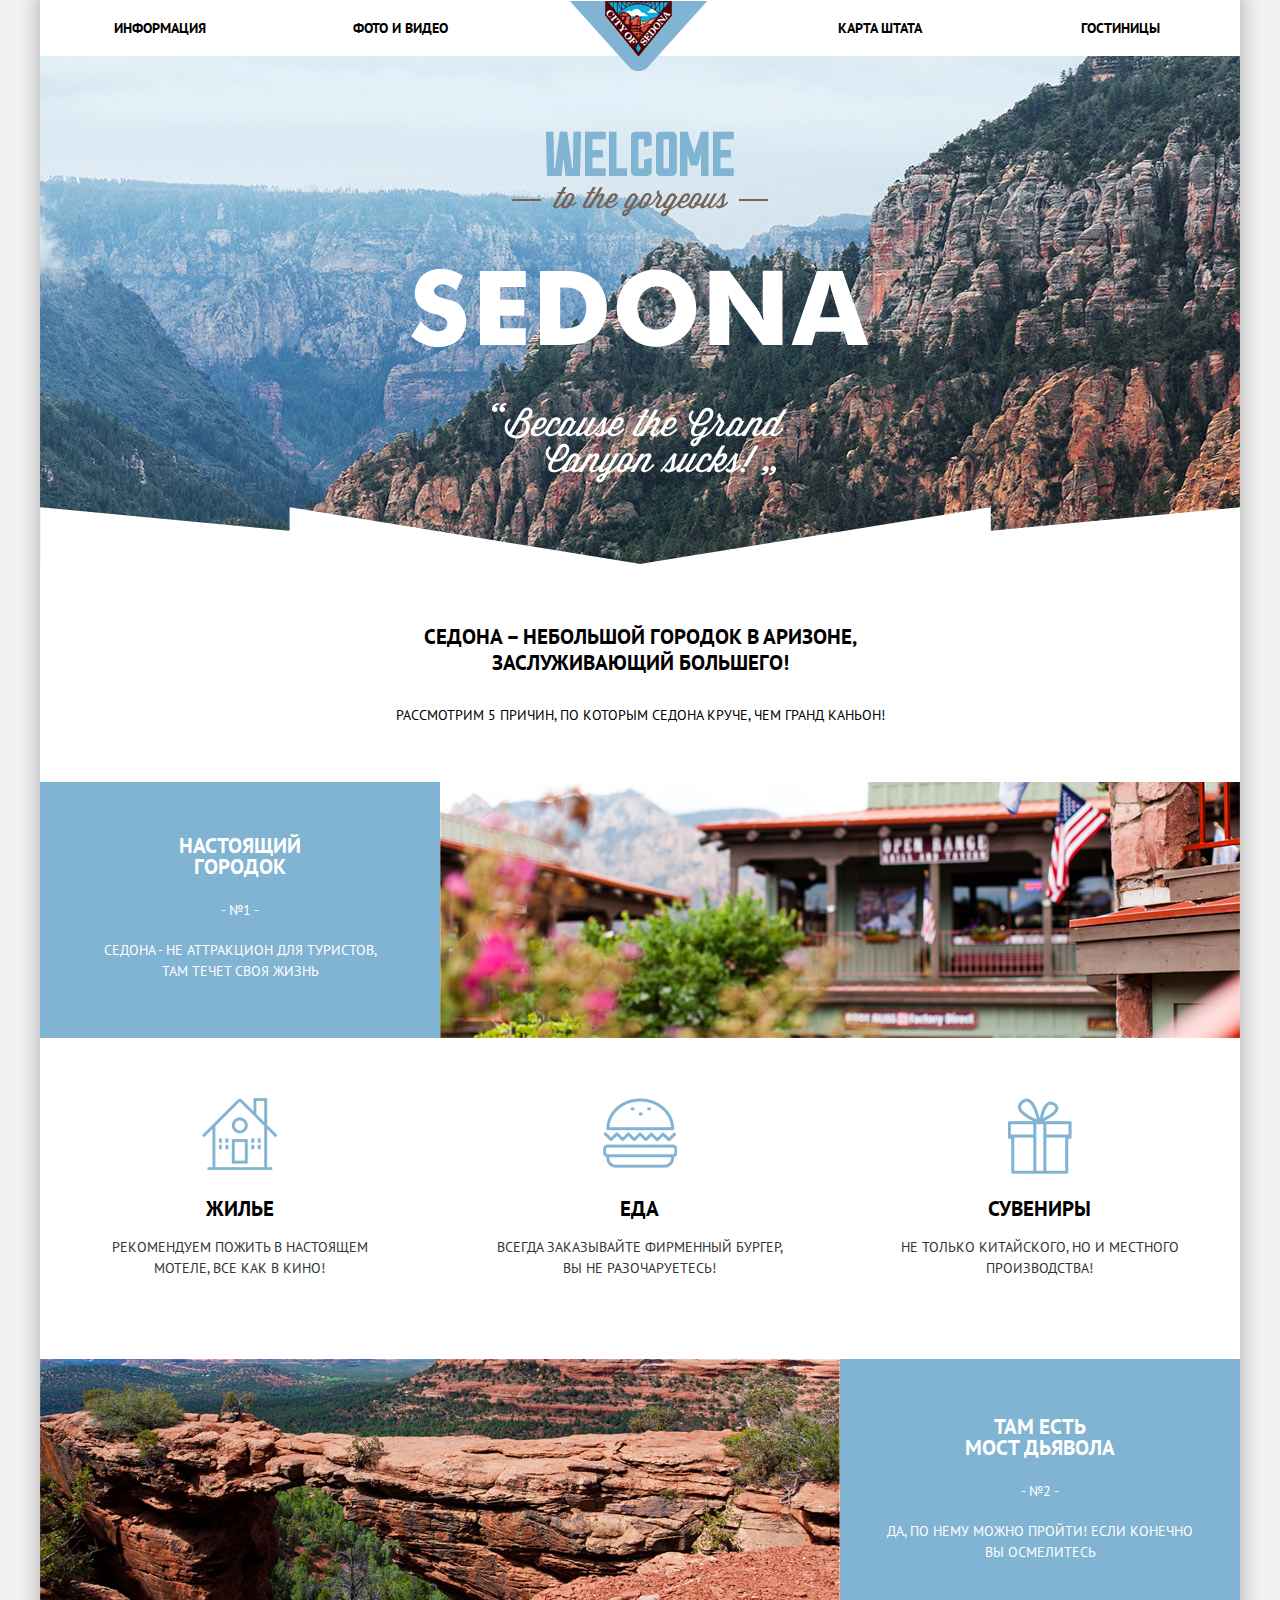
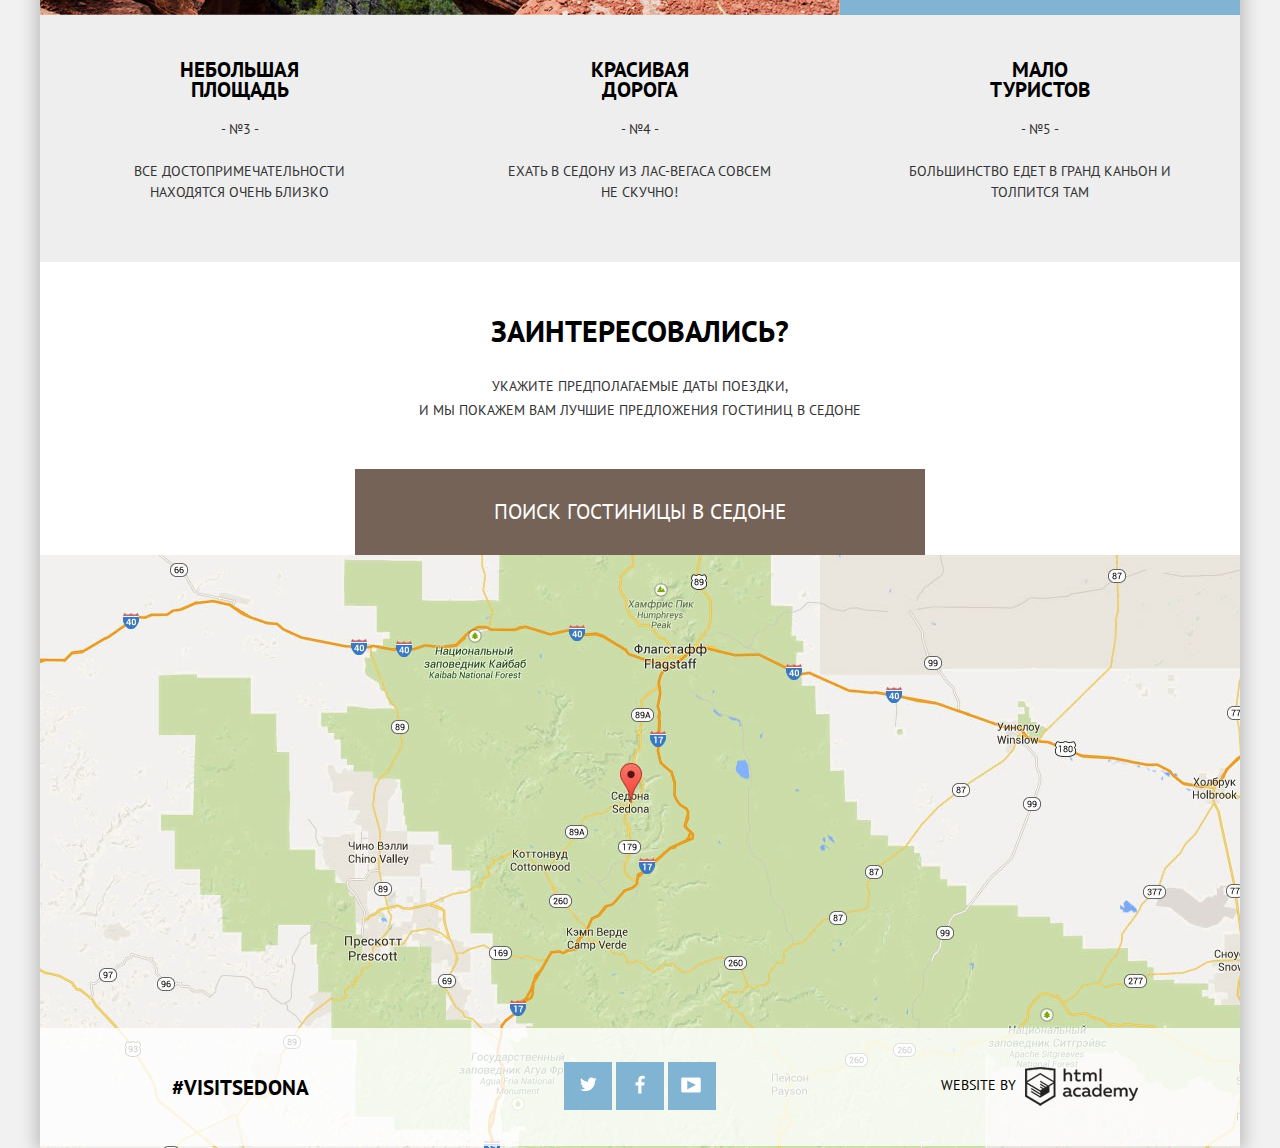
==== commit 98103d46: "Удаление form" ====
--- a/index.html
+++ b/index.html
@@ -57,21 +57,18 @@
     <div class="advantages-main">
       <ul class="advantages clearfix">
         <li class="advantages-item">
-          <div class="advantages-house"></div>
 
           <h3>Жилье</h3>
 
           <p>Рекомендуем пожить в настоящем мотеле, все как в кино!</p>
         </li>
         <li class="advantages-item">
-          <div class="advantages-food"></div>
 
           <h3>Еда</h3>
 
           <p>Всегда заказывайте фирменный бургер, вы не разочаруетесь!</p>
         </li>
         <li class="advantages-item">
-          <div class="advantages-souvenir"></div>
 
           <h3>Сувениры</h3>
 
--- a/css/style.css
+++ b/css/style.css
@@ -189,11 +189,21 @@
 .advantages-item {
   float: left;
   width: 33.33%;
-  padding-top: 40px;
+  margin-top: 40px;
   margin-bottom: 66px;
+  background: #ffffff url(../img/food.png) no-repeat top;
+}
+
+.advantages-item:first-child{
+  background: #ffffff url(../img/house.png) no-repeat top;
+}
+
+.advantages-item:last-child{
+  background: #ffffff url(../img/souvenir.png) no-repeat top;
 }
 
 .advantages-item h3{
+  padding-top: 79px;
   margin-bottom: 18px;
 }
 
@@ -201,33 +211,6 @@
   color: #333333;
   padding-left: 55px;
   padding-right: 55px;
-}
-
-.advantages-house{
-  background: #ffffff url(../img/house.png) no-repeat;
-  width: 75px; 
-  height: 72px;
-  margin-left: auto;
-  margin-right: auto;
-  padding-bottom: 5px;
-}
-
-.advantages-food{
-  background: #ffffff url(../img/food.png) no-repeat;
-  width: 75px; 
-  height: 72px;
-  margin-left: auto;
-  margin-right: auto;
-  padding-bottom: 5px;
-}
-
-.advantages-souvenir{
-  background: #ffffff url(../img/souvenir.png) no-repeat;
-  width: 65px; 
-  height: 72px;
-  margin-left: auto;
-  margin-right: auto;
-  padding-bottom: 5px;
 }
 
 .bridge-img {
@@ -728,7 +711,7 @@
 .stars {
   font-size: 0;
   display: inline-block;
-  text-align: center;
+  text-align: top;
   float: right;
   width: 120px;
   background: url(../img/sprite.png) no-repeat;
@@ -739,7 +722,7 @@
 .stars2 {
   font-size: 0;
   display: inline-block;
-  text-align: center;
+  text-align: top;
   float: right;
   width: 120px;
   background: url(../img/sprite.png) no-repeat;
@@ -750,7 +733,7 @@
 .stars3 {
   font-size: 0;
   display: inline-block;
-  text-align: center;
+  text-align: top;
   float: right;
   width: 120px;
   background: url(../img/sprite.png) no-repeat;
@@ -790,7 +773,7 @@
 .choose-hotel a {
   padding: 30px;
   display: inline-block;
-  text-align: top;
+  text-align: center;
   color: #ffffff;
   text-decoration: none;
   font-size: 21px;
@@ -974,6 +957,7 @@
   border: none;
   text-transform: uppercase;
   font-weight: bold;
+  outline: none;
 }
 
 .button-min{
@@ -1030,7 +1014,7 @@
 }
 
 .main-footer {
-  padding-top: 30px;
+  padding-top: 28px;
   margin-top: -120px;
   background-color: rgba(255, 255, 255, 0.8);
   min-height: 90px;
